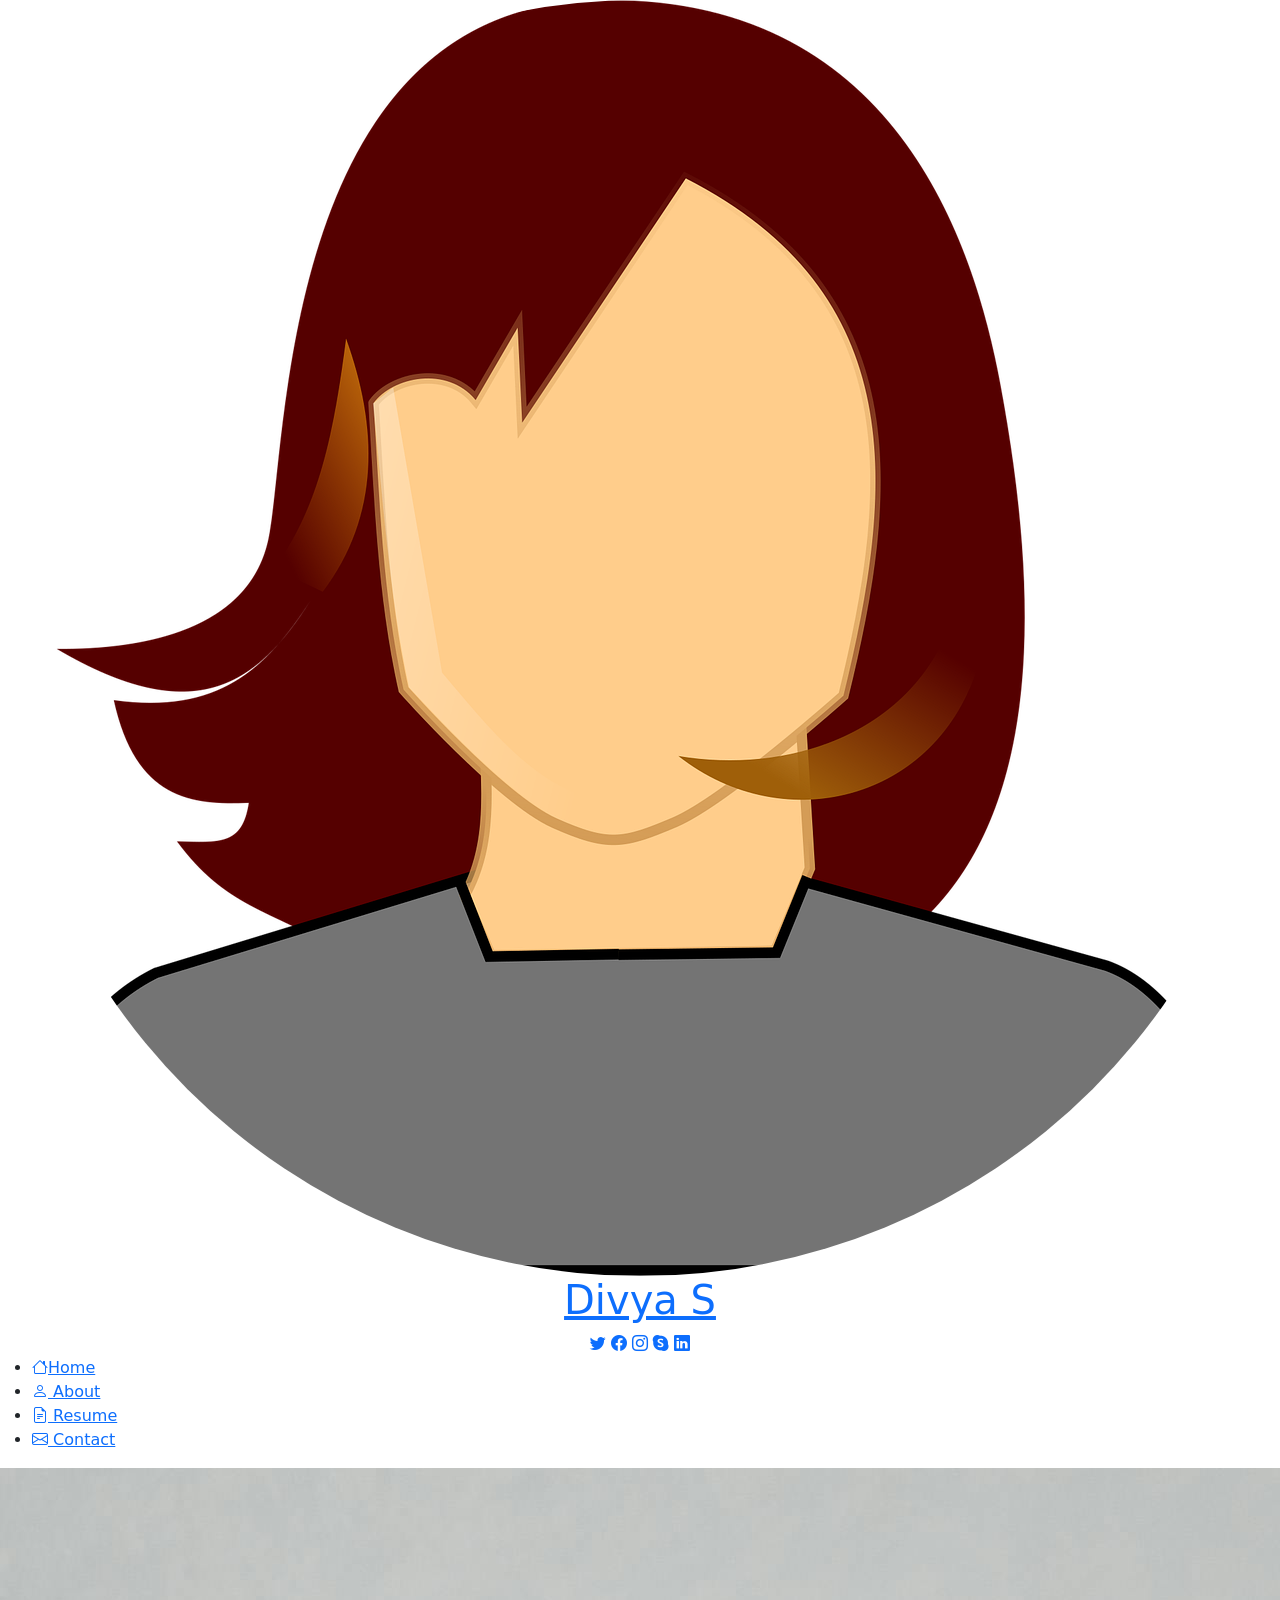
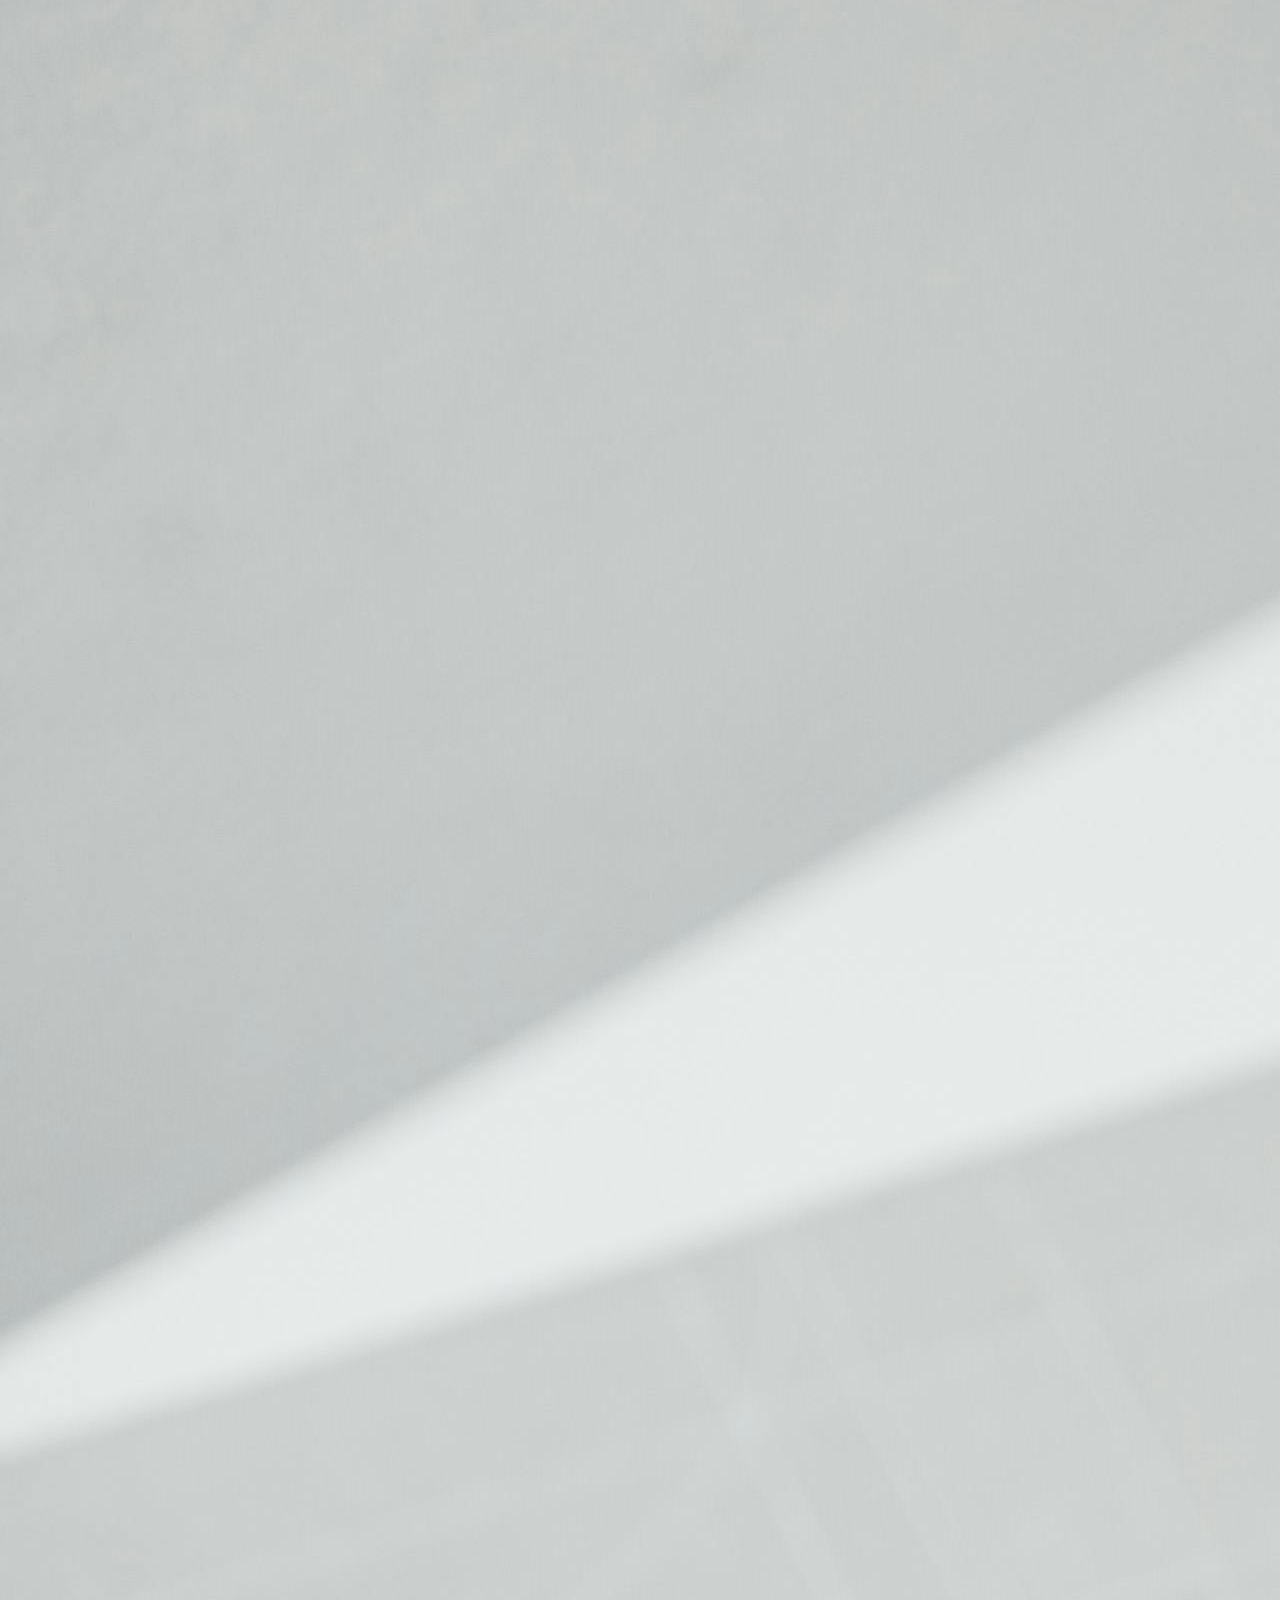
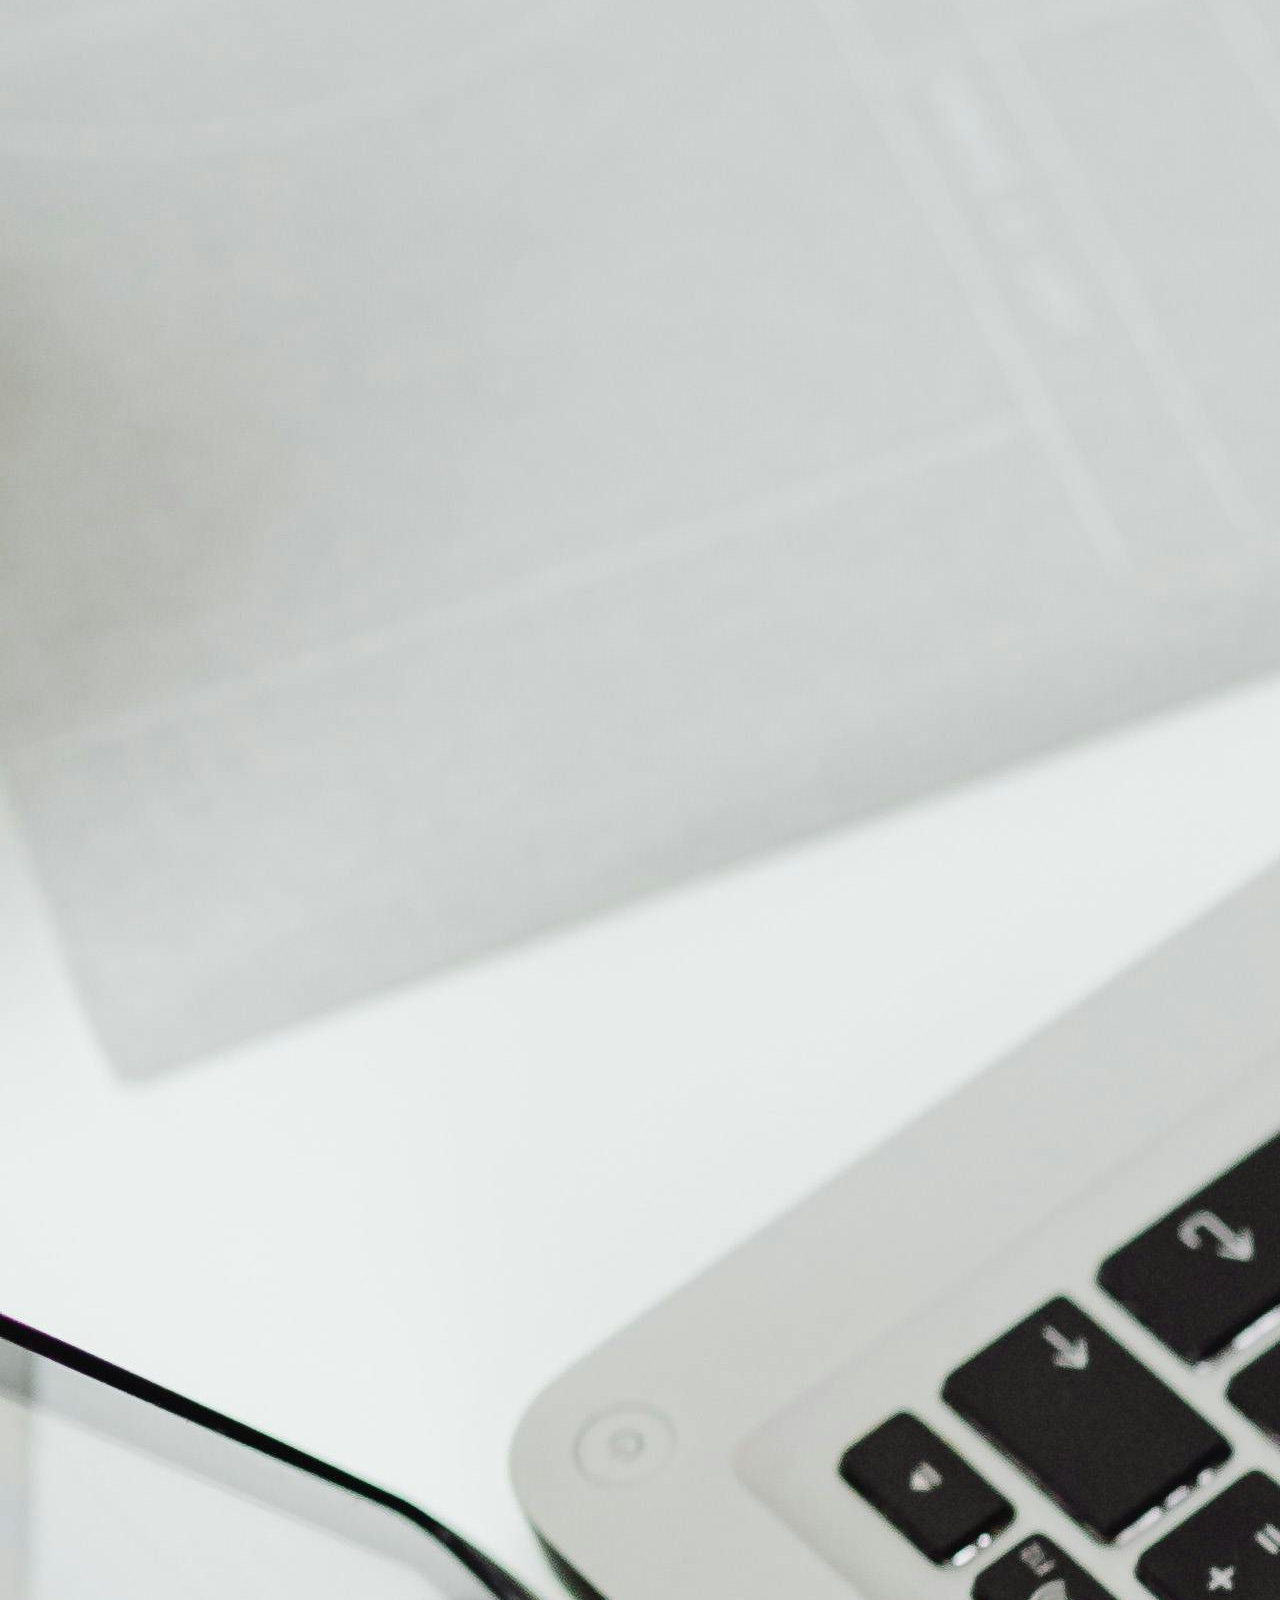
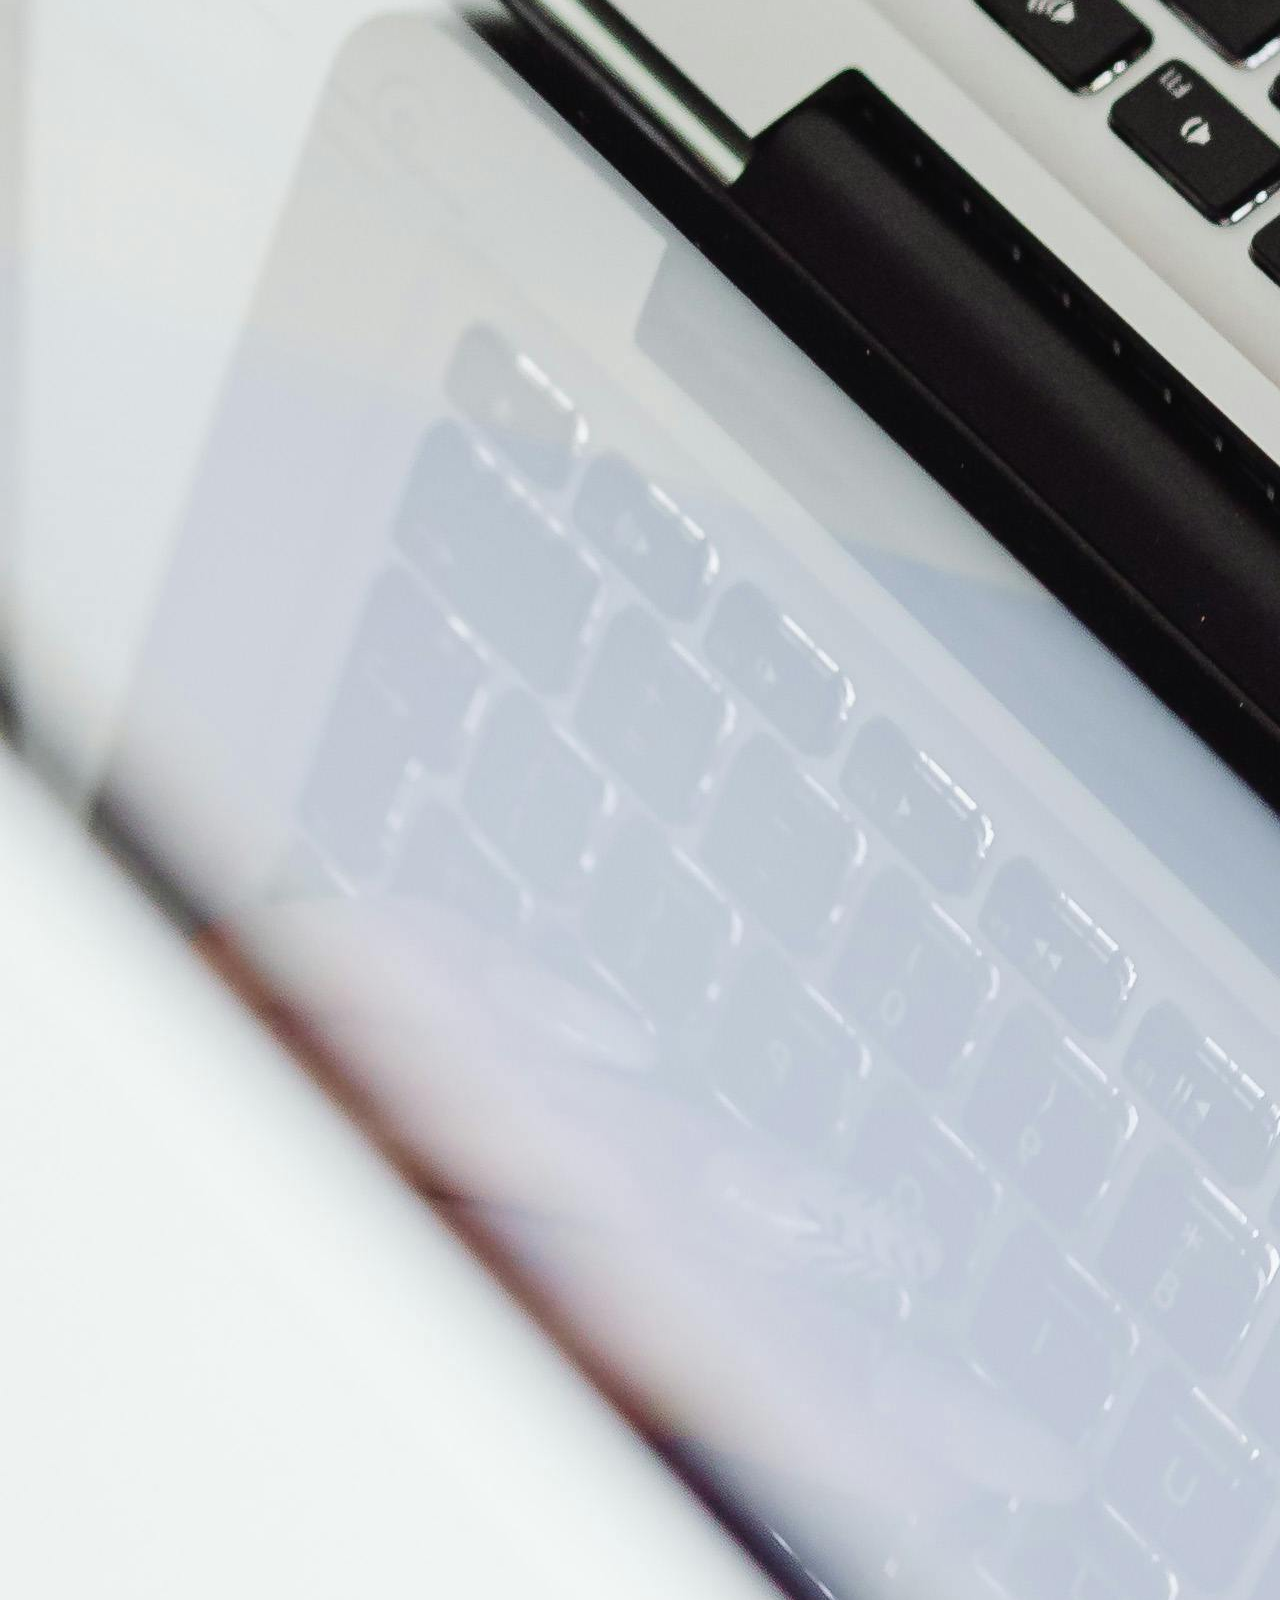
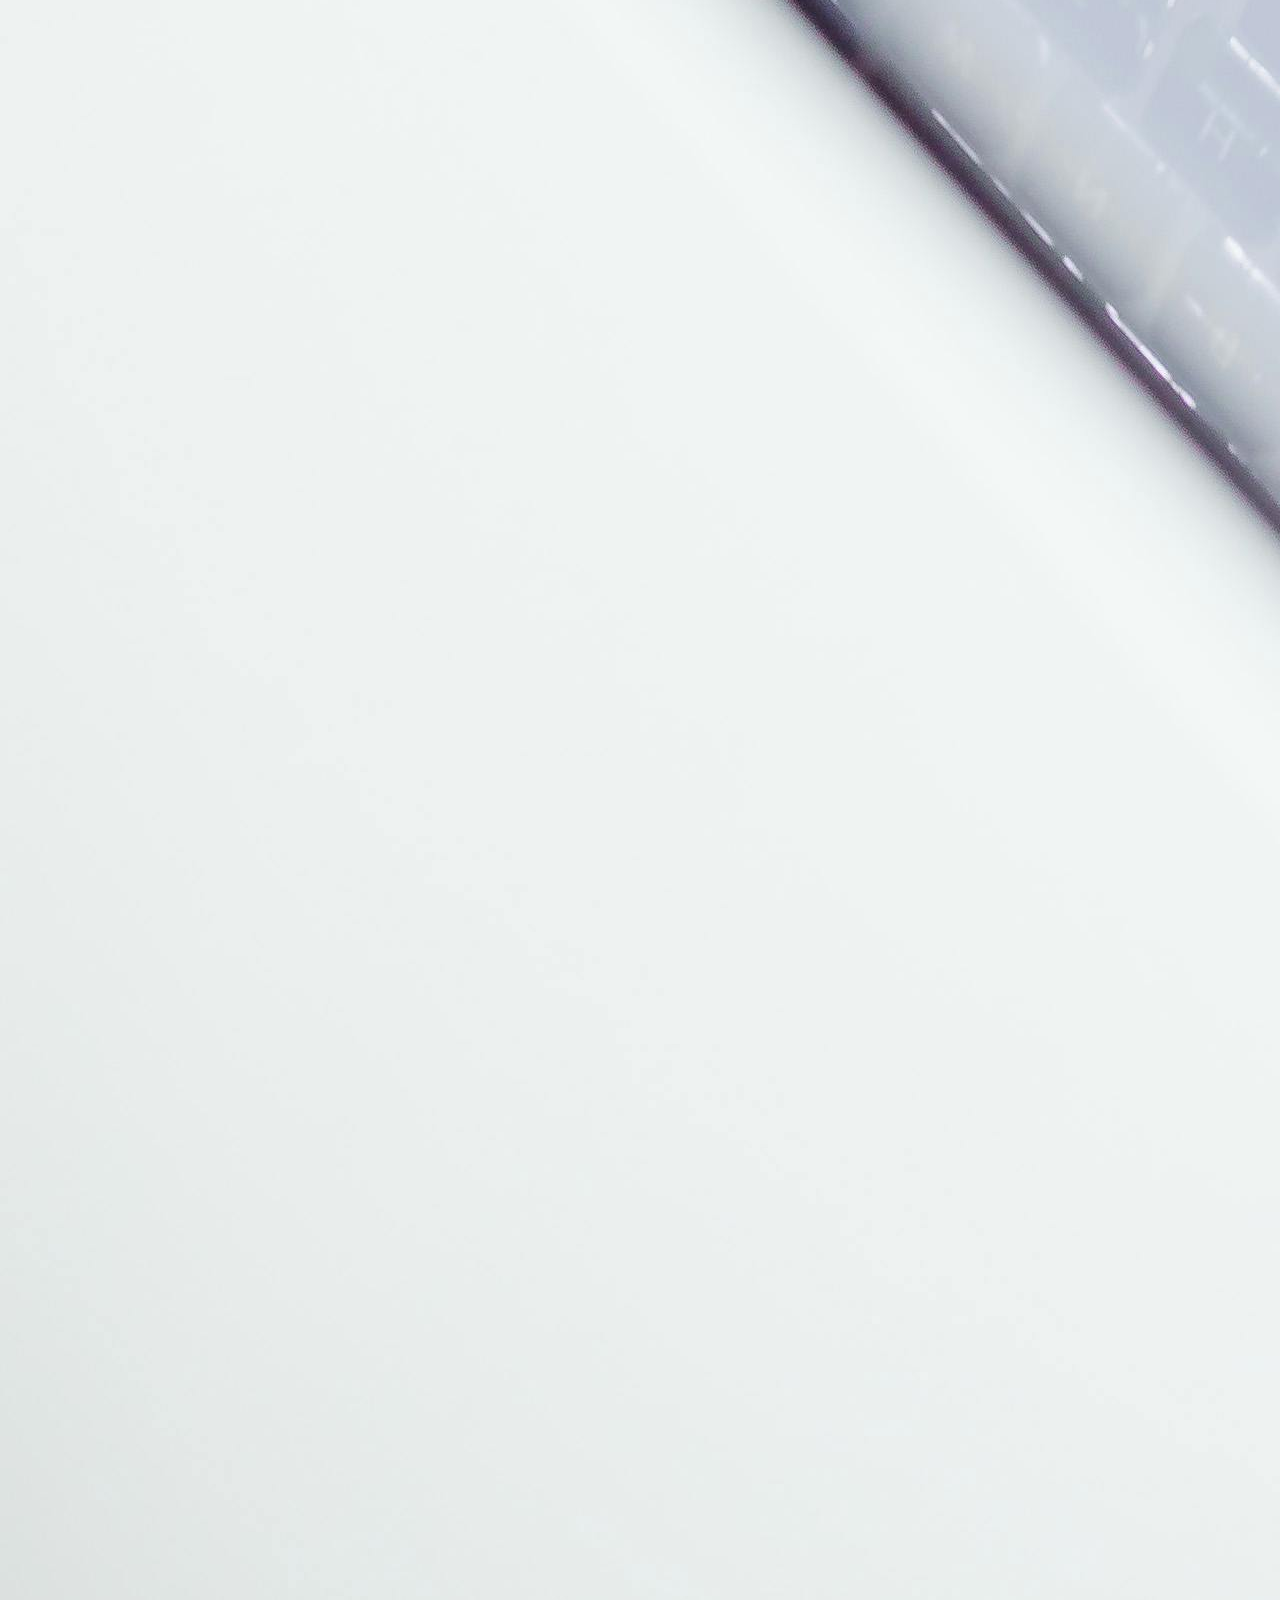
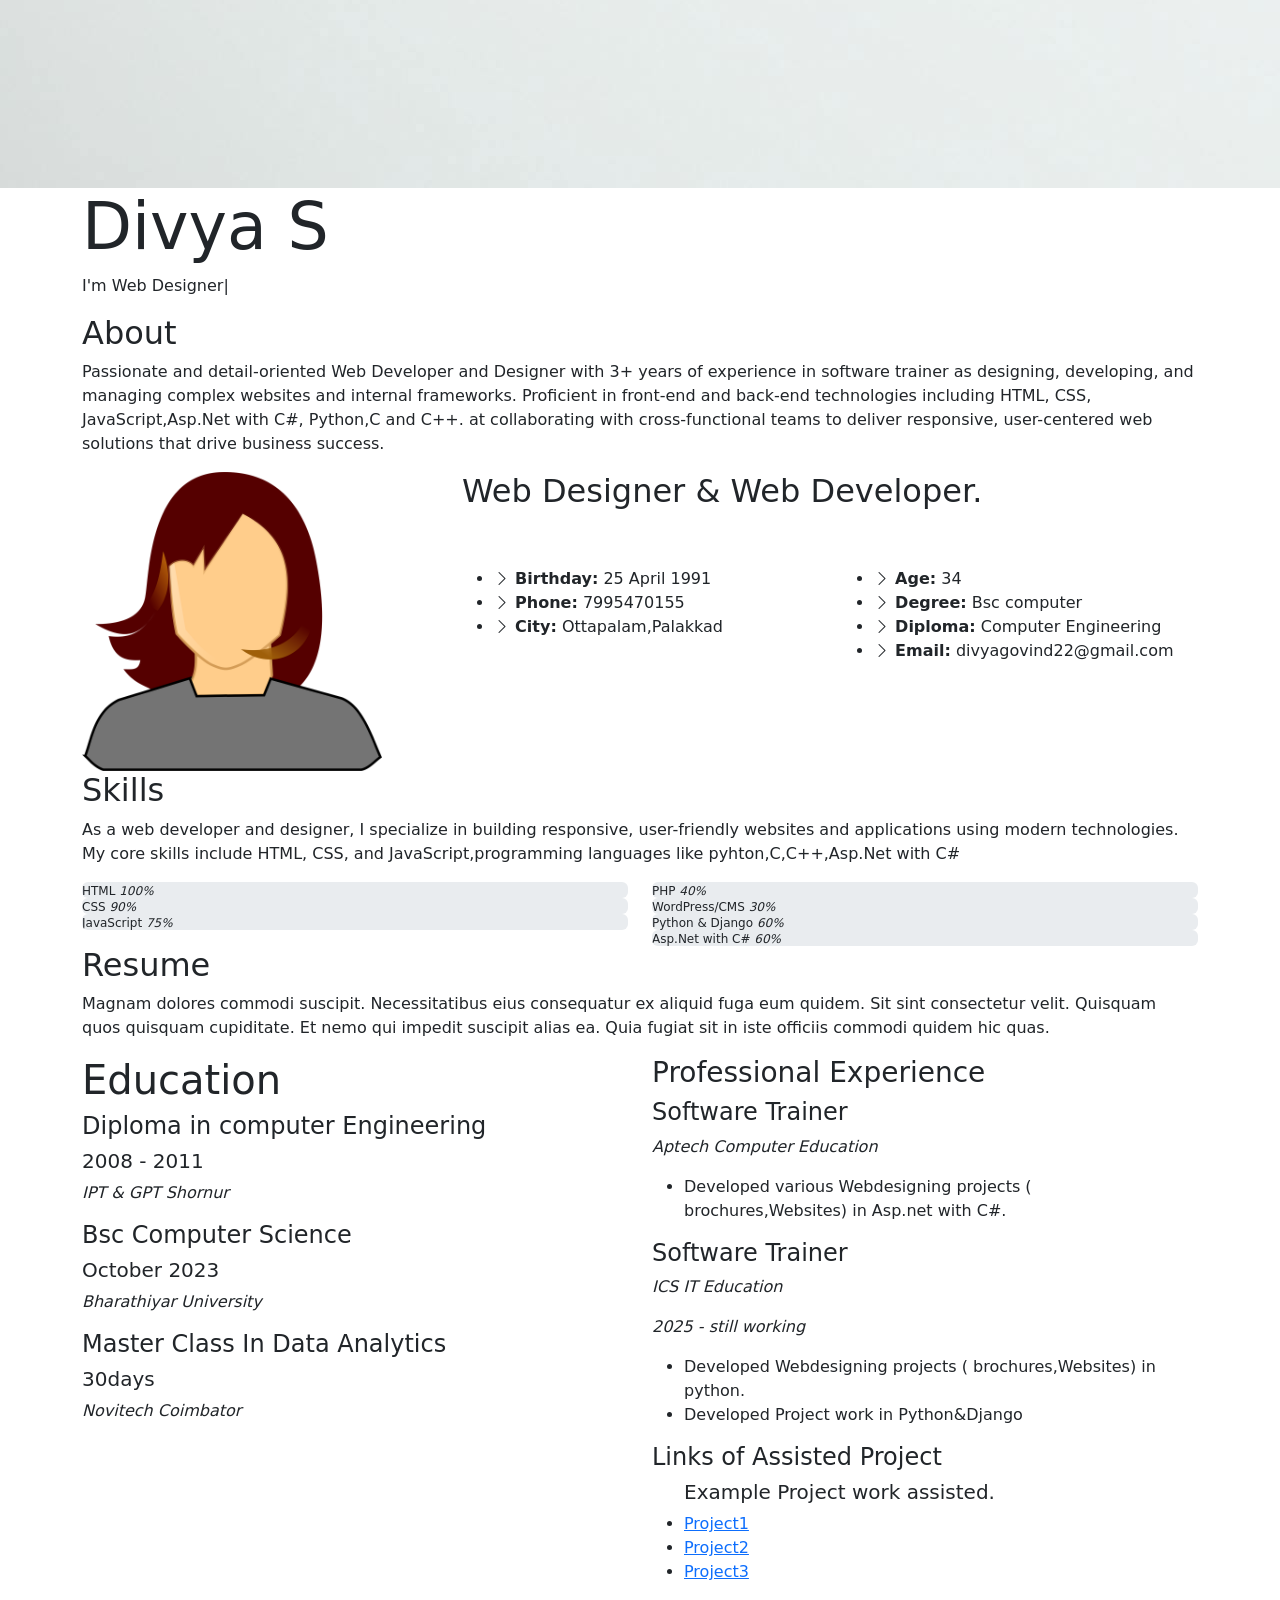
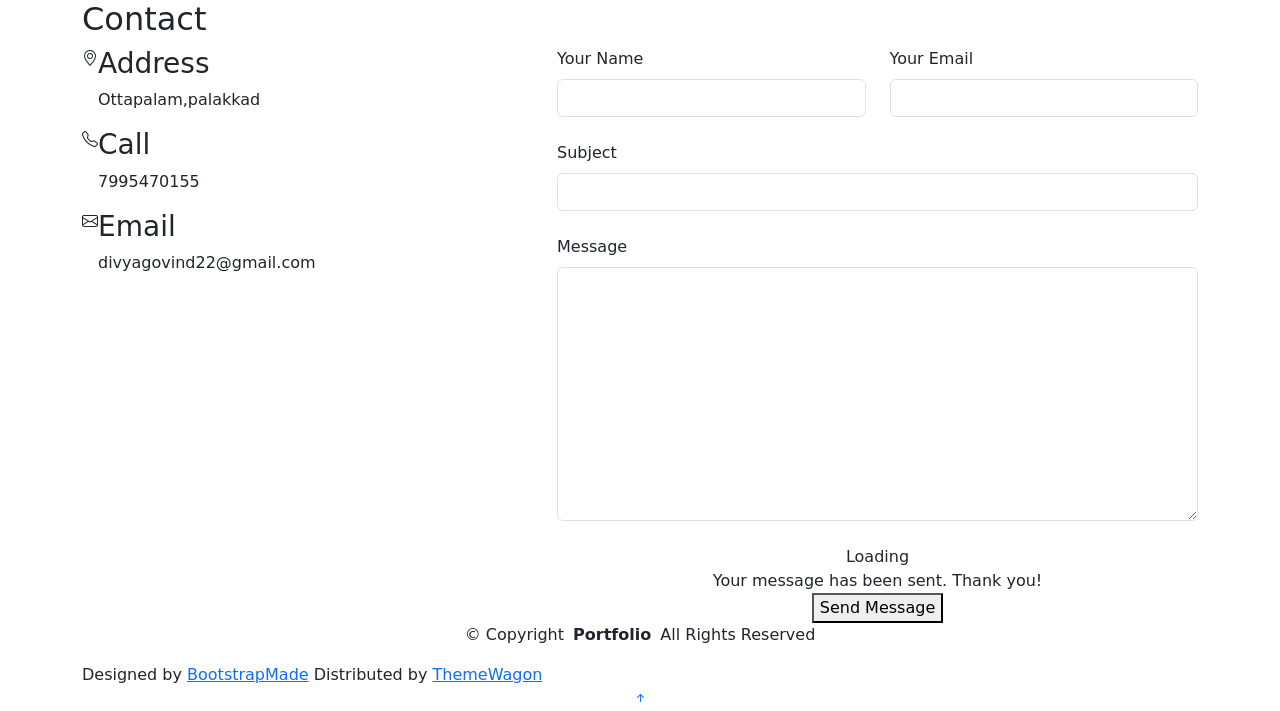
==== index.html @ 18aaef37 "Update index.html" ====
<!DOCTYPE html>
<html lang="en">

<head>
  <meta charset="utf-8">
  <meta content="width=device-width, initial-scale=1.0" name="viewport">
  <title>Index-portfolio</title>
  <meta content="" name="description">
  <meta content="" name="keywords">

  <!-- Favicons -->
  <link href="assets/img/favicon.png" rel="icon">
  <link href="assets/img/apple-touch-icon.png" rel="apple-touch-icon">

  <!-- Fonts -->
  <link href="https://fonts.googleapis.com" rel="preconnect">
  <link href="https://fonts.gstatic.com" rel="preconnect" crossorigin>
  <link href="https://fonts.googleapis.com/css2?family=Roboto:ital,wght@0,100;0,300;0,400;0,500;0,700;0,900;1,100;1,300;1,400;1,500;1,700;1,900&family=Poppins:ital,wght@0,100;0,200;0,300;0,400;0,500;0,600;0,700;0,800;0,900;1,100;1,200;1,300;1,400;1,500;1,600;1,700;1,800;1,900&family=Raleway:ital,wght@0,100;0,200;0,300;0,400;0,500;0,600;0,700;0,800;0,900;1,100;1,200;1,300;1,400;1,500;1,600;1,700;1,800;1,900&display=swap" rel="stylesheet">

  <!-- Vendor CSS Files -->
  <link href="assets/vendor/bootstrap/css/bootstrap.min.css" rel="stylesheet">
  <link href="assets/vendor/bootstrap-icons/bootstrap-icons.css" rel="stylesheet">
  <link href="assets/vendor/aos/aos.css" rel="stylesheet">
  <link href="assets/vendor/glightbox/css/glightbox.min.css" rel="stylesheet">
  <link href="assets/vendor/swiper/swiper-bundle.min.css" rel="stylesheet">

  <!-- Main CSS File -->
  <link href="assets/css/main.css" rel="stylesheet">

  <!-- =======================================================
  * Template Name: iPortfolio
  * Template URL: https://bootstrapmade.com/iportfolio-bootstrap-portfolio-websites-template/
  * Updated: Jun 29 2024 with Bootstrap v5.3.3
  * Author: BootstrapMade.com
  * License: https://bootstrapmade.com/license/
  ======================================================== -->
</head>

<body class="index-page">

  <header id="header" class="header dark-background d-flex flex-column">
    <i class="header-toggle d-xl-none bi bi-list"></i>

    <div class="profile-img">
      <img src="assets/img/woman.png" alt="" class="img-fluid rounded-circle">
    </div>

    <a href="index.html" class="logo d-flex align-items-center justify-content-center">
      <!-- Uncomment the line below if you also wish to use an image logo -->
      <!-- <img src="assets/img/logo.png" alt=""> -->
      <h1 class="sitename">Divya S</h1>
    </a>

    <div class="social-links text-center">
      <a href="#" class="twitter"><i class="bi bi-twitter"></i></a>
      <a href="#" class="facebook"><i class="bi bi-facebook"></i></a>
      <a href="#" class="instagram"><i class="bi bi-instagram"></i></a>
      <a href="#" class="google-plus"><i class="bi bi-skype"></i></a>
      <a href="#" class="linkedin"><i class="bi bi-linkedin"></i></a>
    </div>

    <nav id="navmenu" class="navmenu">
      <ul>
        <li><a href="#hero" class="active"><i class="bi bi-house navicon"></i>Home</a></li>
        <li><a href="#about"><i class="bi bi-person navicon"></i> About</a></li>
        <li><a href="#resume"><i class="bi bi-file-earmark-text navicon"></i> Resume</a></li>
        <li><a href="#contact"><i class="bi bi-envelope navicon"></i> Contact</a></li>
      </ul>
    </nav>

  </header>

  <main class="main">

    <!-- Hero Section -->
    <section id="hero" class="hero section dark-background">

      <img src="assets/img/heeero-bg.jpg" alt="" data-aos="fade-in" class="">

      <div class="container" data-aos="fade-down" data-aos-delay="100">
        <h2 style="font-size: 65px;">Divya S</h2>
        <p>I'm <span class="typed" data-typed-items=" Web Designer, Web Developer">Designer</span><span class="typed-cursor typed-cursor--blink" aria-hidden="true"></span><span class="typed-cursor typed-cursor--blink" aria-hidden="true"></span></p>
      </div>

    </section><!-- /Hero Section -->

    <!-- About Section -->
    <section id="about" class="about section">

      <!-- Section Title -->
      <div class="container section-title" data-aos="fade-up">
        <h2>About</h2>
        <p>Passionate and detail-oriented Web Developer and Designer with 3+ years of experience in software trainer as designing, developing, and managing complex websites and internal frameworks. Proficient in front-end and back-end technologies including HTML, CSS, JavaScript,Asp.Net with C#, Python,C and C++.  at collaborating with cross-functional teams to deliver responsive, user-centered web solutions that drive business success.</p>
      </div><!-- End Section Title -->

      <div class="container" data-aos="fade-up" data-aos-delay="100">

        <div class="row gy-4 justify-content-center">
          <div class="col-lg-4">
            <img src="assets/img/woman.png" class="img-fluid" alt="" width="300px" height="300px">
          </div>
          <div class="col-lg-8 content">
            <h2> Web Designer &amp; Web Developer.</h2>
            <p class="fst-italic py-3">
               
            </p>
            <div class="row">
              <div class="col-lg-6">
                <ul>
                  <li><i class="bi bi-chevron-right"></i> <strong>Birthday:</strong> <span>25 April 1991</span></li>
                  
                  <li><i class="bi bi-chevron-right"></i> <strong>Phone:</strong> <span>7995470155</span></li>
                  <li><i class="bi bi-chevron-right"></i> <strong>City:</strong> <span>Ottapalam,Palakkad</span></li>
                </ul>
              </div>
              <div class="col-lg-6">
                <ul>
                  <li><i class="bi bi-chevron-right"></i> <strong>Age:</strong> <span>34</span></li>
                  <li><i class="bi bi-chevron-right"></i> <strong>Degree:</strong> <span>Bsc computer</span></li>
                  <li><i class="bi bi-chevron-right"></i> <strong>Diploma:</strong> <span>Computer Engineering</span></li>
                  <li><i class="bi bi-chevron-right"></i> <strong>Email:</strong> <span>divyagovind22@gmail.com</span></li>
                  
                </ul>
              </div>
            </div>
            <p class="py-3">
           
            </p>
          </div>
        </div>

      </div>

    </section><!-- /About Section -->

   


        </div>

      </div>

    </section><!-- /Stats Section -->

    <!-- Skills Section -->
    <section id="skills" class="skills section light-background">

      <!-- Section Title -->
      <div class="container section-title" data-aos="fade-up">
        <h2>Skills</h2>
        <p>As a web developer and designer, I specialize in building responsive, user-friendly websites and applications using modern technologies. My core skills include HTML, CSS, and JavaScript,programming languages like pyhton,C,C++,Asp.Net with C#</p>
      </div><!-- End Section Title -->

      <div class="container" data-aos="fade-up" data-aos-delay="100">

        <div class="row skills-content skills-animation">

          <div class="col-lg-6">

            <div class="progress">
              <span class="skill"><span>HTML</span> <i class="val">100%</i></span>
              <div class="progress-bar-wrap">
                <div class="progress-bar" role="progressbar" aria-valuenow="100" aria-valuemin="0" aria-valuemax="100"></div>
              </div>
            </div><!-- End Skills Item -->

            <div class="progress">
              <span class="skill"><span>CSS</span> <i class="val">90%</i></span>
              <div class="progress-bar-wrap">
                <div class="progress-bar" role="progressbar" aria-valuenow="90" aria-valuemin="0" aria-valuemax="100"></div>
              </div>
            </div><!-- End Skills Item -->

            <div class="progress">
              <span class="skill"><span>JavaScript</span> <i class="val">75%</i></span>
              <div class="progress-bar-wrap">
                <div class="progress-bar" role="progressbar" aria-valuenow="75" aria-valuemin="0" aria-valuemax="100"></div>
              </div>
            </div><!-- End Skills Item -->

          </div>

          <div class="col-lg-6">

            <div class="progress">
              <span class="skill"><span>PHP</span> <i class="val">40%</i></span>
              <div class="progress-bar-wrap">
                <div class="progress-bar" role="progressbar" aria-valuenow="80" aria-valuemin="0" aria-valuemax="100"></div>
              </div>
            </div><!-- End Skills Item -->

            <div class="progress">
              <span class="skill"><span>WordPress/CMS</span> <i class="val">30%</i></span>
              <div class="progress-bar-wrap">
                <div class="progress-bar" role="progressbar" aria-valuenow="90" aria-valuemin="0" aria-valuemax="100"></div>
              </div>
            </div>
            <div class="progress">
              <span class="skill"><span>Python & Django </span> <i class="val">60%</i></span>
              <div class="progress-bar-wrap">
                <div class="progress-bar" role="progressbar" aria-valuenow="90" aria-valuemin="0" aria-valuemax="100"></div>
              </div>
            </div>
            <div class="progress">
              <span class="skill"><span>Asp.Net with C#</span> <i class="val">60%</i></span>
              <div class="progress-bar-wrap">
                <div class="progress-bar" role="progressbar" aria-valuenow="90" aria-valuemin="0" aria-valuemax="100"></div>
              </div>
            </div>

            <!-- End Skills Item -->

           

          </div>

        </div>

      </div>

    </section><!-- /Skills Section -->

    <!-- Resume Section -->
    <section id="resume" class="resume section">

      <!-- Section Title -->
      <div class="container section-title" data-aos="fade-up">
        <h2>Resume</h2>
        <p>Magnam dolores commodi suscipit. Necessitatibus eius consequatur ex aliquid fuga eum quidem. Sit sint consectetur velit. Quisquam quos quisquam cupiditate. Et nemo qui impedit suscipit alias ea. Quia fugiat sit in iste officiis commodi quidem hic quas.</p>
      </div><!-- End Section Title -->

      <div class="container">

        <div class="row">

          <div class="col-lg-6" data-aos="fade-up" data-aos-delay="100">
            
            <h1 class="resume-title">Education</h1>
            <div class="resume-item">
              <h4>Diploma in computer Engineering</h4>
              <h5>2008 - 2011</h5>
              <p><em>IPT & GPT Shornur</em></p>
             

            <div class="resume-item">
              <h4>Bsc Computer Science</h4>
              <h5>October 2023</h5>
              <p><em>Bharathiyar University</em></p>
              
            </div><!-- Edn Resume Item -->
            <div class="resume-item">
              <h4>Master Class In Data Analytics</h4>
              <h5>30days</h5>
              <p><em>Novitech Coimbator</em></p>
              
            </div><!-- Edn Resume Item -->

          </div>
        </div>

          <div class="col-lg-6" data-aos="fade-up" data-aos-delay="200">
            <h3 class="resume-title">Professional Experience</h3>
            <div class="resume-item">
              <h4>Software Trainer</h4>
             
              <p><em>Aptech Computer Education</em></p>
              <ul>
               <li>Developed various Webdesigning projects ( brochures,Websites) in Asp.net with C#.</li>
                
              </ul>
            </div><!-- Edn Resume Item -->

            <div class="resume-item">
              <h4>Software Trainer</h4>
              
              <p><em>ICS IT Education</em></p>
              <p><em>2025 - still working</em></p>
              <ul>
                <li>Developed  Webdesigning projects ( brochures,Websites) in python.</li>
                <li>Developed Project work in Python&Django</li>
                 
              </ul>

            </div><!-- Edn Resume Item -->
             <div class="resume-item">
              <h4>Links of Assisted Project</h4>
              
              <ul>
                <h5>Example Project work assisted.</h5>
                <li><a href=" https://deepthizportfolio.pythonanywhere.com/">Project1</a></li>
                <li><a href="https://sandraics.github.io/Cake-Heaven/">Project2</a></li>
                <li><a href="https://sandraics.github.io/Cake-Heaven/">Project3</a></li>
              </ul>
              
            </div> 

          </div>

        </div>

      </div>

    </section><!-- /Resume Section -->

    <!-- Contact Section -->
    <section id="contact" class="contact section">

      <!-- Section Title -->
      <div class="container section-title" data-aos="fade-up">
        <h2>Contact</h2>
      
      </div><!-- End Section Title -->

      <div class="container" data-aos="fade-up" data-aos-delay="100">

        <div class="row gy-4">

          <div class="col-lg-5">

            <div class="info-wrap">
              <div class="info-item d-flex" data-aos="fade-up" data-aos-delay="200">
                <i class="bi bi-geo-alt flex-shrink-0"></i>
                <div>
                  <h3>Address</h3>
                  <p>Ottapalam,palakkad</p>
                </div>
              </div><!-- End Info Item -->

              <div class="info-item d-flex" data-aos="fade-up" data-aos-delay="300">
                <i class="bi bi-telephone flex-shrink-0"></i>
                <div>
                  <h3>Call </h3>
                  <p>7995470155</p>
                </div>
              </div><!-- End Info Item -->

              <div class="info-item d-flex" data-aos="fade-up" data-aos-delay="400">
                <i class="bi bi-envelope flex-shrink-0"></i>
                <div>
                  <h3>Email </h3>
                  <p>divyagovind22@gmail.com</p>
                </div>
              </div><!-- End Info Item -->

              
            </div>
          </div>

          <div class="col-lg-7">
            <form action="forms/contact.php" method="post" class="php-email-form" data-aos="fade-up" data-aos-delay="200">
              <div class="row gy-4">

                <div class="col-md-6">
                  <label for="name-field" class="pb-2">Your Name</label>
                  <input type="text" name="name" id="name-field" class="form-control" required="">
                </div>

                <div class="col-md-6">
                  <label for="email-field" class="pb-2">Your Email</label>
                  <input type="email" class="form-control" name="email" id="email-field" required="">
                </div>

                <div class="col-md-12">
                  <label for="subject-field" class="pb-2">Subject</label>
                  <input type="text" class="form-control" name="subject" id="subject-field" required="">
                </div>

                <div class="col-md-12">
                  <label for="message-field" class="pb-2">Message</label>
                  <textarea class="form-control" name="message" rows="10" id="message-field" required=""></textarea>
                </div>

                <div class="col-md-12 text-center">
                  <div class="loading">Loading</div>
                  <div class="error-message"></div>
                  <div class="sent-message">Your message has been sent. Thank you!</div>

                  <button type="submit">Send Message</button>
                </div>

              </div>
            </form>
          </div><!-- End Contact Form -->

        </div>

      </div>

    </section><!-- /Contact Section -->

  </main>

  <footer id="footer" class="footer position-relative light-background">

    <div class="container">
      <div class="copyright text-center ">
        <p>© <span>Copyright</span> <strong class="px-1 sitename">Portfolio</strong> <span>All Rights Reserved</span></p>
      </div>
      <div class="credits">
        <!-- All the links in the footer should remain intact. -->
        <!-- You can delete the links only if you've purchased the pro version. -->
        <!-- Licensing information: https://bootstrapmade.com/license/ -->
        <!-- Purchase the pro version with working PHP/AJAX contact form: [buy-url] -->
        Designed by <a href="https://bootstrapmade.com/">BootstrapMade</a> Distributed by <a href="https://themewagon.com">ThemeWagon</a>
      </div>
    </div>

  </footer>

  <!-- Scroll Top -->
  <a href="#" id="scroll-top" class="scroll-top d-flex align-items-center justify-content-center"><i class="bi bi-arrow-up-short"></i></a>

  <!-- Preloader -->
  <div id="preloader"></div>

  <!-- Vendor JS Files -->
  <script src="assets/vendor/bootstrap/js/bootstrap.bundle.min.js"></script>
  <script src="assets/vendor/php-email-form/validate.js"></script>
  <script src="assets/vendor/aos/aos.js"></script>
  <script src="assets/vendor/typed.js/typed.umd.js"></script>
  <script src="assets/vendor/purecounter/purecounter_vanilla.js"></script>
  <script src="assets/vendor/waypoints/noframework.waypoints.js"></script>
  <script src="assets/vendor/glightbox/js/glightbox.min.js"></script>
  <script src="assets/vendor/imagesloaded/imagesloaded.pkgd.min.js"></script>
  <script src="assets/vendor/isotope-layout/isotope.pkgd.min.js"></script>
  <script src="assets/vendor/swiper/swiper-bundle.min.js"></script>

  <!-- Main JS File -->
  <script src="assets/js/main.js"></script>

</body>

</html>
---- assets/css/main.css ----
/**
* Template Name: iPortfolio
* Template URL: https://bootstrapmade.com/iportfolio-bootstrap-portfolio-websites-template/
* Updated: Jun 29 2024 with Bootstrap v5.3.3
* Author: BootstrapMade.com
* License: https://bootstrapmade.com/license/
*/

/*--------------------------------------------------------------
# Font & Color Variables
# Help: https://bootstrapmade.com/color-system/
--------------------------------------------------------------*/
/* Fonts */
:root {
  --default-font: "Roboto",  system-ui, -apple-system, "Segoe UI", Roboto, "Helvetica Neue", Arial, "Noto Sans", "Liberation Sans", sans-serif, "Apple Color Emoji", "Segoe UI Emoji", "Segoe UI Symbol", "Noto Color Emoji";
  --heading-font: "Raleway",  sans-serif;
  --nav-font: "Poppins",  sans-serif;
}

/* Global Colors - The following color variables are used throughout the website. Updating them here will change the color scheme of the entire website */
:root { 
  --background-color: #ffffff; /* Background color for the entire website, including individual sections */
  --default-color: #272829; /* Default color used for the majority of the text content across the entire website */
  --heading-color: #050d18; /* Color for headings, subheadings and title throughout the website */
  --accent-color: #149ddd; /* Accent color that represents your brand on the website. It's used for buttons, links, and other elements that need to stand out */
  --surface-color: #ffffff; /* The surface color is used as a background of boxed elements within sections, such as cards, icon boxes, or other elements that require a visual separation from the global background. */
  --contrast-color: #ffffff; /* Contrast color for text, ensuring readability against backgrounds of accent, heading, or default colors. */
}

/* Nav Menu Colors - The following color variables are used specifically for the navigation menu. They are separate from the global colors to allow for more customization options */
:root {
  --nav-color: #a8a9b4;  /* The default color of the main navmenu links */
  --nav-hover-color: #ffffff; /* Applied to main navmenu links when they are hovered over or active */
  --nav-mobile-background-color: #040b14; /* Used as the background color for mobile navigation menu */
  --nav-dropdown-background-color: #040b14; /* Used as the background color for dropdown items that appear when hovering over primary navigation items */
  --nav-dropdown-color: #a8a9b4; /* Used for navigation links of the dropdown items in the navigation menu. */
  --nav-dropdown-hover-color: #ffffff; /* Similar to --nav-hover-color, this color is applied to dropdown navigation links when they are hovered over. */
}

/* Color Presets - These classes override global colors when applied to any section or element, providing reuse of the sam color scheme. */

.light-background {
  --background-color: #f4fafd;
  --surface-color: #ffffff;
}

.dark-background {
  --background-color: #040b14;
  --default-color: #ffffff;
  --heading-color: #ffffff;
  --surface-color: #151f2b;
  --contrast-color: #ffffff;
}

/* Smooth scroll */
:root {
  scroll-behavior: smooth;
}

/*--------------------------------------------------------------
# General Styling & Shared Classes
--------------------------------------------------------------*/
body {
  color: var(--default-color);
  background-color: var(--background-color);
  font-family: var(--default-font);
}

a {
  color: var(--accent-color);
  text-decoration: none;
  transition: 0.3s;
}

a:hover {
  color: color-mix(in srgb, var(--accent-color), transparent 25%);
  text-decoration: none;
}

h1,
h2,
h3,
h4,
h5,
h6 {
  color: var(--heading-color);
  font-family: var(--heading-font);
}

/* PHP Email Form Messages
------------------------------*/
.php-email-form .error-message {
  display: none;
  background: #df1529;
  color: #ffffff;
  text-align: left;
  padding: 15px;
  margin-bottom: 24px;
  font-weight: 600;
}

.php-email-form .sent-message {
  display: none;
  color: #ffffff;
  background: #059652;
  text-align: center;
  padding: 15px;
  margin-bottom: 24px;
  font-weight: 600;
}

.php-email-form .loading {
  display: none;
  background: var(--surface-color);
  text-align: center;
  padding: 15px;
  margin-bottom: 24px;
}

.php-email-form .loading:before {
  content: "";
  display: inline-block;
  border-radius: 50%;
  width: 24px;
  height: 24px;
  margin: 0 10px -6px 0;
  border: 3px solid var(--accent-color);
  border-top-color: var(--surface-color);
  animation: php-email-form-loading 1s linear infinite;
}

@keyframes php-email-form-loading {
  0% {
    transform: rotate(0deg);
  }

  100% {
    transform: rotate(360deg);
  }
}

/*--------------------------------------------------------------
# Global Header
--------------------------------------------------------------*/
.header {
  color: var(--default-color);
  background-color: var(--background-color);
  position: fixed;
  top: 0;
  left: 0;
  bottom: 0;
  padding: 0 15px;
  width: 300px;
  transition: all ease-in-out 0.3s;
  overflow-y: auto;
  z-index: 997;
  border-right: 1px solid color-mix(in srgb, var(--default-color), transparent 90%);
}

.header .profile-img img {
  margin: 15px auto;
  display: block;
  width: 120px;
  border: 8px solid color-mix(in srgb, var(--default-color), transparent 85%);
}

.header .logo {
  line-height: 1;
  margin-bottom: 15px;
}

.header .logo img {
  max-height: 32px;
  margin-right: 8px;
}

.header .logo h1 {
  font-size: 24px;
  margin: 0;
  font-weight: 700;
  color: var(--heading-color);
}

.header .social-links {
  margin: 0 0 20px 0;
}

.header .social-links a {
  font-size: 16px;
  display: inline-flex;
  align-items: center;
  justify-content: center;
  background: color-mix(in srgb, var(--default-color), transparent 90%);
  color: var(--default-color);
  margin: 0 2px;
  border-radius: 50%;
  text-align: center;
  width: 40px;
  height: 40px;
  transition: 0.3s;
}

.header .social-links a:hover {
  color: var(--contrast-color);
  background: var(--accent-color);
}

@media (min-width: 1200px) {

  .header~main,
  .header~#footer {
    margin-left: 300px;
  }
}

@media (max-width: 1199px) {
  .header {
    left: -100%;
  }
}

.header.header-show {
  left: 0;
}

.header .header-toggle {
  color: var(--contrast-color);
  background-color: var(--accent-color);
  font-size: 22px;
  display: flex;
  align-items: center;
  justify-content: center;
  width: 40px;
  height: 40px;
  border-radius: 50%;
  cursor: pointer;
  position: fixed;
  top: 15px;
  right: 15px;
  z-index: 9999;
  transition: background-color 0.3s;
}

.header .header-toggle:hover {
  color: var(--contrast-color);
  background-color: color-mix(in srgb, var(--accent-color) 90%, white 15%);
}

/*--------------------------------------------------------------
# Navigation Menu
--------------------------------------------------------------*/
.mobile-nav-toggle {
  display: none;
}

.navmenu {
  padding: 0;
  z-index: 9997;
}

.navmenu ul {
  list-style: none;
  padding: 0 0 20px 0;
  margin: 0;
}

.navmenu a,
.navmenu a:focus {
  color: var(--nav-color);
  padding: 15px 10px;
  font-family: var(--nav-font);
  font-size: 16px;
  font-weight: 400;
  display: flex;
  align-items: center;
  white-space: nowrap;
  transition: 0.3s;
  width: 100%;
}

.navmenu a .navicon,
.navmenu a:focus .navicon {
  font-size: 20px;
  margin-right: 10px;
}

.navmenu a .toggle-dropdown,
.navmenu a:focus .toggle-dropdown {
  font-size: 12px;
  line-height: 0;
  margin-left: auto;
  width: 30px;
  height: 30px;
  display: flex;
  align-items: center;
  justify-content: center;
  border-radius: 50%;
  transition: 0.3s;
  flex-shrink: 0;
  background-color: color-mix(in srgb, var(--accent-color), transparent 90%);
}

.navmenu a .toggle-dropdown:hover,
.navmenu a:focus .toggle-dropdown:hover {
  background-color: var(--accent-color);
  color: var(--contrast-color);
}

.navmenu a:hover,
.navmenu .active,
.navmenu .active:focus {
  color: var(--nav-hover-color);
}

.navmenu a:hover .navicon,
.navmenu .active .navicon,
.navmenu .active:focus .navicon {
  color: var(--accent-color);
}

.navmenu .active .toggle-dropdown,
.navmenu .active:focus .toggle-dropdown {
  background-color: var(--accent-color);
  color: var(--contrast-color);
  transform: rotate(180deg);
}

.navmenu .dropdown {
  display: block;
}

.navmenu .dropdown a,
.navmenu .dropdown a:focus {
  color: --nav-dropdown-color;
}

.navmenu .dropdown a:hover,
.navmenu .dropdown .active,
.navmenu .dropdown .active:focus {
  color: var(--nav-dropdown-hover-color);
}

.navmenu .dropdown ul {
  position: static;
  display: none;
  z-index: 99;
  padding: 5px 10px;
  margin: 5px 10px;
  background-color: var(--nav-dropdown-background-color);
  border: 1px solid color-mix(in srgb, var(--default-color), transparent 90%);
  box-shadow: none;
  transition: all 0.5s ease-in-out;
}

.navmenu .dropdown ul ul {
  background-color: rgba(33, 37, 41, 0.1);
}

.navmenu .dropdown>.dropdown-active {
  display: block;
  background-color: rgba(33, 37, 41, 0.03);
}

/*--------------------------------------------------------------
# Global Footer
--------------------------------------------------------------*/
.footer {
  color: var(--default-color);
  background-color: var(--background-color);
  font-size: 14px;
  padding: 40px 0;
  position: relative;
  border-top: 1px solid color-mix(in srgb, var(--default-color), transparent 90%);
}

.footer .copyright p {
  margin-bottom: 0;
}

.footer .credits {
  margin-top: 4px;
  font-size: 13px;
  text-align: center;
}

/*--------------------------------------------------------------
# Preloader
--------------------------------------------------------------*/
#preloader {
  position: fixed;
  inset: 0;
  z-index: 999999;
  overflow: hidden;
  background: var(--background-color);
  transition: all 0.6s ease-out;
}

#preloader:before {
  content: "";
  position: fixed;
  top: calc(50% - 30px);
  left: calc(50% - 30px);
  border: 6px solid #ffffff;
  border-color: var(--accent-color) transparent var(--accent-color) transparent;
  border-radius: 50%;
  width: 60px;
  height: 60px;
  animation: animate-preloader 1.5s linear infinite;
}

@keyframes animate-preloader {
  0% {
    transform: rotate(0deg);
  }

  100% {
    transform: rotate(360deg);
  }
}

/*--------------------------------------------------------------
# Scroll Top Button
--------------------------------------------------------------*/
.scroll-top {
  position: fixed;
  visibility: hidden;
  opacity: 0;
  right: 15px;
  bottom: -15px;
  z-index: 99999;
  background-color: var(--accent-color);
  width: 44px;
  height: 44px;
  border-radius: 50px;
  transition: all 0.4s;
}

.scroll-top i {
  font-size: 24px;
  color: var(--contrast-color);
  line-height: 0;
}

.scroll-top:hover {
  background-color: color-mix(in srgb, var(--accent-color), transparent 20%);
  color: var(--contrast-color);
}

.scroll-top.active {
  visibility: visible;
  opacity: 1;
  bottom: 15px;
}

/*--------------------------------------------------------------
# Disable aos animation delay on mobile devices
--------------------------------------------------------------*/
@media screen and (max-width: 768px) {
  [data-aos-delay] {
    transition-delay: 0 !important;
  }
}

/*--------------------------------------------------------------
# Global Page Titles & Breadcrumbs
--------------------------------------------------------------*/
.page-title {
  color: var(--default-color);
  background-color: var(--background-color);
  padding: 25px 0;
  position: relative;
}

.page-title h1 {
  font-size: 24px;
  font-weight: 700;
}

.page-title .breadcrumbs ol {
  display: flex;
  flex-wrap: wrap;
  list-style: none;
  padding: 0;
  margin: 0;
  font-size: 14px;
  font-weight: 400;
}

.page-title .breadcrumbs ol li+li {
  padding-left: 10px;
}

.page-title .breadcrumbs ol li+li::before {
  content: "/";
  display: inline-block;
  padding-right: 10px;
  color: color-mix(in srgb, var(--default-color), transparent 70%);
}

/*--------------------------------------------------------------
# Global Sections
--------------------------------------------------------------*/
section,
.section {
  color: var(--default-color);
  background-color: var(--background-color);
  padding: 60px 0;
  overflow: clip;
}

/*--------------------------------------------------------------
# Global Section Titles
--------------------------------------------------------------*/
.section-title {
  padding-bottom: 60px;
  position: relative;
}

.section-title h2 {
  font-size: 32px;
  font-weight: 700;
  margin-bottom: 20px;
  padding-bottom: 20px;
  position: relative;
}

.section-title h2:after {
  content: "";
  position: absolute;
  display: block;
  width: 50px;
  height: 3px;
  background: var(--accent-color);
  left: 0;
  bottom: 0;
}

.section-title p {
  margin-bottom: 0;
}

/*--------------------------------------------------------------
# Hero Section
--------------------------------------------------------------*/
.hero {
  width: 100%;
  min-height: 100vh;
  position: relative;
  padding: 80px 0;
  display: flex;
  align-items: center;
  justify-content: center;
}

.hero img {
  position: absolute;
  inset: 0;
  display: block;
  width: 100%;
  height: 100%;
  object-fit: cover;
  z-index: 1;
}

.hero:before {
  content: "";
  background: color-mix(in srgb, var(--background-color), transparent 70%);
  position: absolute;
  inset: 0;
  z-index: 2;
}

.hero .container {
  position: relative;
  z-index: 3;
}

.hero h2 {
  margin: 0;
  font-size: 64px;
  font-weight: 700;
}

.hero p {
  margin: 5px 0 0 0;
  font-size: 26px;
}

.hero p span {
  letter-spacing: 1px;
  border-bottom: 2px solid var(--accent-color);
}

.hero .social-links {
  margin-top: 25px;
}

.hero .social-links a {
  font-size: 24px;
  display: inline-block;
  color: color-mix(in srgb, var(--default-color), transparent 50%);
  line-height: 1;
  margin-right: 20px;
  transition: 0.3s;
}

.hero .social-links a:hover {
  color: var(--accent-color);
}

@media (max-width: 768px) {
  .hero h2 {
    font-size: 32px;
  }

  .hero p {
    font-size: 20px;
  }
}

/*--------------------------------------------------------------
# About Section
--------------------------------------------------------------*/
.about .content h2 {
  font-weight: 700;
  font-size: 24px;
}

.about .content ul {
  list-style: none;
  padding: 0;
}

.about .content ul li {
  margin-bottom: 20px;
  display: flex;
  align-items: center;
}

.about .content ul strong {
  margin-right: 10px;
}

.about .content ul i {
  font-size: 16px;
  margin-right: 5px;
  color: var(--accent-color);
  line-height: 0;
}

/*--------------------------------------------------------------
# Stats Section
--------------------------------------------------------------*/
.stats .stats-item {
  padding: 30px;
  width: 100%;
}

.stats .stats-item i {
  color: var(--accent-color);
  display: block;
  font-size: 44px;
  float: left;
  line-height: 0;
}

.stats .stats-item .purecounter {
  color: var(--heading-color);
  font-size: 48px;
  line-height: 40px;
  display: block;
  font-weight: 700;
  margin-left: 60px;
}

.stats .stats-item p {
  color: color-mix(in srgb, var(--default-color), transparent 40%);
  padding: 15px 0 0 0;
  margin: 0 0 0 60px;
  font-family: var(--heading-font);
  font-size: 14px;
}

/*--------------------------------------------------------------
# Skills Section
--------------------------------------------------------------*/
.skills .progress {
  height: 60px;
  display: block;
  background: none;
  border-radius: 0;
}

.skills .progress .skill {
  color: var(--heading-color);
  padding: 0;
  margin: 0 0 6px 0;
  text-transform: uppercase;
  display: block;
  font-weight: 600;
  font-family: var(--heading-font);
}

.skills .progress .skill .val {
  float: right;
  font-style: normal;
}

.skills .progress-bar-wrap {
  background: color-mix(in srgb, var(--default-color), transparent 90%);
  height: 10px;
}

.skills .progress-bar {
  width: 1px;
  height: 10px;
  transition: 0.9s;
  background-color: var(--accent-color);
}

/*--------------------------------------------------------------
# Resume Section
--------------------------------------------------------------*/
.resume .resume-title {
  color: var(--heading-color);
  font-size: 26px;
  font-weight: 700;
  margin-top: 20px;
  margin-bottom: 20px;
}

.resume .resume-item {
  padding: 0 0 20px 20px;
  margin-top: -2px;
  border-left: 2px solid var(--accent-color);
  position: relative;
}

.resume .resume-item h4 {
  line-height: 18px;
  font-size: 18px;
  font-weight: 600;
  text-transform: uppercase;
  color: color-mix(in srgb, var(--default-color), transparent 20%);
  margin-bottom: 10px;
}

.resume .resume-item h5 {
  font-size: 16px;
  padding: 5px 15px;
  display: inline-block;
  font-weight: 600;
  margin-bottom: 10px;
}

.resume .resume-item ul {
  padding-left: 20px;
}

.resume .resume-item ul li {
  padding-bottom: 10px;
}

.resume .resume-item:last-child {
  padding-bottom: 0;
}

.resume .resume-item::before {
  content: "";
  position: absolute;
  width: 16px;
  height: 16px;
  border-radius: 50px;
  left: -9px;
  top: 0;
  background: var(--background-color);
  border: 2px solid var(--accent-color);
}

/*--------------------------------------------------------------
# Portfolio Section
--------------------------------------------------------------*/
.portfolio .portfolio-filters {
  padding: 0;
  margin: 0 auto 20px auto;
  list-style: none;
  text-align: center;
}

.portfolio .portfolio-filters li {
  cursor: pointer;
  display: inline-block;
  padding: 0;
  font-size: 14px;
  font-weight: 400;
  margin: 0 10px;
  line-height: 1;
  text-transform: uppercase;
  margin-bottom: 10px;
  transition: all 0.3s ease-in-out;
}

.portfolio .portfolio-filters li:hover,
.portfolio .portfolio-filters li.filter-active {
  color: var(--accent-color);
}

.portfolio .portfolio-filters li:first-child {
  margin-left: 0;
}

.portfolio .portfolio-filters li:last-child {
  margin-right: 0;
}

@media (max-width: 575px) {
  .portfolio .portfolio-filters li {
    font-size: 14px;
    margin: 0 5px;
  }
}

.portfolio .portfolio-content {
  position: relative;
  overflow: hidden;
}

.portfolio .portfolio-content img {
  transition: 0.3s;
}

.portfolio .portfolio-content .portfolio-info {
  opacity: 0;
  position: absolute;
  inset: 0;
  z-index: 3;
  transition: all ease-in-out 0.3s;
  background: rgba(0, 0, 0, 0.6);
  padding: 15px;
}

.portfolio .portfolio-content .portfolio-info h4 {
  font-size: 14px;
  padding: 5px 10px;
  font-weight: 400;
  color: #ffffff;
  display: inline-block;
  background-color: var(--accent-color);
}

.portfolio .portfolio-content .portfolio-info p {
  position: absolute;
  bottom: 10px;
  text-align: center;
  display: inline-block;
  left: 0;
  right: 0;
  font-size: 16px;
  font-weight: 600;
  color: rgba(255, 255, 255, 0.8);
}

.portfolio .portfolio-content .portfolio-info .preview-link,
.portfolio .portfolio-content .portfolio-info .details-link {
  position: absolute;
  left: calc(50% - 40px);
  font-size: 26px;
  top: calc(50% - 14px);
  color: #fff;
  transition: 0.3s;
  line-height: 1.2;
}

.portfolio .portfolio-content .portfolio-info .preview-link:hover,
.portfolio .portfolio-content .portfolio-info .details-link:hover {
  color: var(--accent-color);
}

.portfolio .portfolio-content .portfolio-info .details-link {
  left: 50%;
  font-size: 34px;
  line-height: 0;
}

.portfolio .portfolio-content:hover .portfolio-info {
  opacity: 1;
}

.portfolio .portfolio-content:hover img {
  transform: scale(1.1);
}

/*--------------------------------------------------------------
# Services Section
--------------------------------------------------------------*/
.services .service-item {
  position: relative;
}

.services .service-item .icon {
  background: var(--accent-color);
  display: flex;
  align-items: center;
  justify-content: center;
  width: 54px;
  height: 54px;
  border-radius: 50%;
  transition: 0.5s;
  border: 1px solid var(--accent-color);
  margin-right: 20px;
}

.services .service-item .icon i {
  color: var(--contrast-color);
  font-size: 24px;
  line-height: 0;
}

.services .service-item:hover .icon {
  background: var(--surface-color);
}

.services .service-item:hover .icon i {
  color: var(--accent-color);
}

.services .service-item .title {
  font-weight: 700;
  margin-bottom: 15px;
  font-size: 18px;
}

.services .service-item .title a {
  color: var(--heading-color);
}

.services .service-item .title a:hover {
  color: var(--accent-color);
}

.services .service-item .description {
  line-height: 24px;
  font-size: 14px;
}

/*--------------------------------------------------------------
# Testimonials Section
--------------------------------------------------------------*/
.testimonials .testimonials-carousel,
.testimonials .testimonials-slider {
  overflow: hidden;
}

.testimonials .testimonial-item {
  box-sizing: content-box;
  text-align: center;
  min-height: 320px;
}

.testimonials .testimonial-item .testimonial-img {
  width: 90px;
  border-radius: 50%;
  margin: 0 auto;
}

.testimonials .testimonial-item h3 {
  font-size: 18px;
  font-weight: bold;
  margin: 10px 0 5px 0;
}

.testimonials .testimonial-item h4 {
  font-size: 14px;
  color: color-mix(in srgb, var(--default-color), transparent 20%);
  margin: 0;
}

.testimonials .testimonial-item .quote-icon-left,
.testimonials .testimonial-item .quote-icon-right {
  color: color-mix(in srgb, var(--accent-color), transparent 40%);
  font-size: 26px;
  line-height: 0;
}

.testimonials .testimonial-item .quote-icon-left {
  display: inline-block;
  left: -5px;
  position: relative;
}

.testimonials .testimonial-item .quote-icon-right {
  display: inline-block;
  right: -5px;
  position: relative;
  top: 10px;
  transform: scale(-1, -1);
}

.testimonials .testimonial-item p {
  font-style: italic;
  margin: 0 15px 15px 15px;
  padding: 20px;
  background-color: var(--surface-color);
  position: relative;
  margin-bottom: 35px;
  border-radius: 6px;
  box-shadow: 0px 2px 15px rgba(0, 0, 0, 0.1);
}

.testimonials .testimonial-item p::after {
  content: "";
  width: 0;
  height: 0;
  border-top: 20px solid var(--surface-color);
  border-right: 20px solid transparent;
  border-left: 20px solid transparent;
  position: absolute;
  bottom: -20px;
  left: calc(50% - 20px);
}

.testimonials .swiper-wrapper {
  height: auto;
}

.testimonials .swiper-pagination {
  margin-top: 40px;
  position: relative;
}

.testimonials .swiper-pagination .swiper-pagination-bullet {
  width: 12px;
  height: 12px;
  background-color: var(--background-color);
  opacity: 1;
  border: 1px solid var(--accent-color);
}

.testimonials .swiper-pagination .swiper-pagination-bullet-active {
  background-color: var(--accent-color);
}

/*--------------------------------------------------------------
# Contact Section
--------------------------------------------------------------*/
.contact .info-wrap {
  background-color: var(--surface-color);
  box-shadow: 0px 0px 20px rgba(0, 0, 0, 0.1);
  padding: 30px;
}

@media (max-width: 575px) {
  .contact .info-wrap {
    padding: 20px;
  }
}

.contact .info-item {
  margin-bottom: 40px;
}

.contact .info-item i {
  font-size: 20px;
  color: var(--accent-color);
  background: color-mix(in srgb, var(--accent-color), transparent 92%);
  width: 44px;
  height: 44px;
  display: flex;
  justify-content: center;
  align-items: center;
  border-radius: 50px;
  transition: all 0.3s ease-in-out;
  margin-right: 15px;
}

.contact .info-item h3 {
  padding: 0;
  font-size: 18px;
  font-weight: 700;
  margin-bottom: 5px;
}

.contact .info-item p {
  padding: 0;
  margin-bottom: 0;
  font-size: 14px;
}

.contact .info-item:hover i {
  background: var(--accent-color);
  color: var(--contrast-color);
}

.contact .php-email-form {
  background-color: var(--surface-color);
  height: 100%;
  padding: 30px;
  box-shadow: 0px 0px 20px rgba(0, 0, 0, 0.1);
}

@media (max-width: 575px) {
  .contact .php-email-form {
    padding: 20px;
  }
}

.contact .php-email-form input[type=text],
.contact .php-email-form input[type=email],
.contact .php-email-form textarea {
  font-size: 14px;
  padding: 10px 15px;
  box-shadow: none;
  border-radius: 0;
  color: var(--default-color);
  background-color: var(--surface-color);
  border-color: color-mix(in srgb, var(--default-color), transparent 80%);
}

.contact .php-email-form input[type=text]:focus,
.contact .php-email-form input[type=email]:focus,
.contact .php-email-form textarea:focus {
  border-color: var(--accent-color);
}

.contact .php-email-form input[type=text]::placeholder,
.contact .php-email-form input[type=email]::placeholder,
.contact .php-email-form textarea::placeholder {
  color: color-mix(in srgb, var(--default-color), transparent 70%);
}

.contact .php-email-form button[type=submit] {
  color: var(--contrast-color);
  background: var(--accent-color);
  border: 0;
  padding: 10px 30px;
  transition: 0.4s;
  border-radius: 50px;
}

.contact .php-email-form button[type=submit]:hover {
  background: color-mix(in srgb, var(--accent-color), transparent 25%);
}

/*--------------------------------------------------------------
# Portfolio Details Section
--------------------------------------------------------------*/
.portfolio-details .portfolio-details-slider img {
  width: 100%;
}

.portfolio-details .portfolio-details-slider .swiper-pagination {
  margin-top: 20px;
  position: relative;
}

.portfolio-details .portfolio-details-slider .swiper-pagination .swiper-pagination-bullet {
  width: 12px;
  height: 12px;
  background-color: color-mix(in srgb, var(--default-color), transparent 85%);
  opacity: 1;
}

.portfolio-details .portfolio-details-slider .swiper-pagination .swiper-pagination-bullet-active {
  background-color: var(--accent-color);
}

.portfolio-details .portfolio-info {
  padding: 30px;
  box-shadow: 0px 0 30px rgba(0, 0, 0, 0.1);
}

.portfolio-details .portfolio-info h3 {
  font-size: 22px;
  font-weight: 700;
  margin-bottom: 20px;
  padding-bottom: 20px;
  border-bottom: 1px solid color-mix(in srgb, var(--default-color), transparent 85%);
}

.portfolio-details .portfolio-info ul {
  list-style: none;
  padding: 0;
  font-size: 15px;
}

.portfolio-details .portfolio-info ul li+li {
  margin-top: 10px;
}

.portfolio-details .portfolio-description {
  padding-top: 30px;
}

.portfolio-details .portfolio-description h2 {
  font-size: 26px;
  font-weight: 700;
  margin-bottom: 20px;
}

.portfolio-details .portfolio-description p {
  padding: 0;
  color: color-mix(in srgb, var(--default-color), transparent 30%);
}

/*--------------------------------------------------------------
# Service Details Section
--------------------------------------------------------------*/
.service-details .services-list {
  padding: 10px 30px;
  border: 1px solid color-mix(in srgb, var(--default-color), transparent 90%);
  margin-bottom: 20px;
}

.service-details .services-list a {
  display: block;
  line-height: 1;
  padding: 8px 0 8px 15px;
  border-left: 3px solid color-mix(in srgb, var(--default-color), transparent 70%);
  margin: 20px 0;
  color: color-mix(in srgb, var(--default-color), transparent 20%);
  transition: 0.3s;
}

.service-details .services-list a.active {
  color: var(--heading-color);
  font-weight: 700;
  border-color: var(--accent-color);
}

.service-details .services-list a:hover {
  border-color: var(--accent-color);
}

.service-details .services-img {
  margin-bottom: 20px;
}

.service-details h3 {
  font-size: 26px;
  font-weight: 700;
}

.service-details h4 {
  font-size: 20px;
  font-weight: 700;
}

.service-details p {
  font-size: 15px;
}

.service-details ul {
  list-style: none;
  padding: 0;
  font-size: 15px;
}

.service-details ul li {
  padding: 5px 0;
  display: flex;
  align-items: center;
}

.service-details ul i {
  font-size: 20px;
  margin-right: 8px;
  color: var(--accent-color);
}

/*--------------------------------------------------------------
# Starter Section Section
--------------------------------------------------------------*/
.starter-section {
  /* Add your styles here */
}
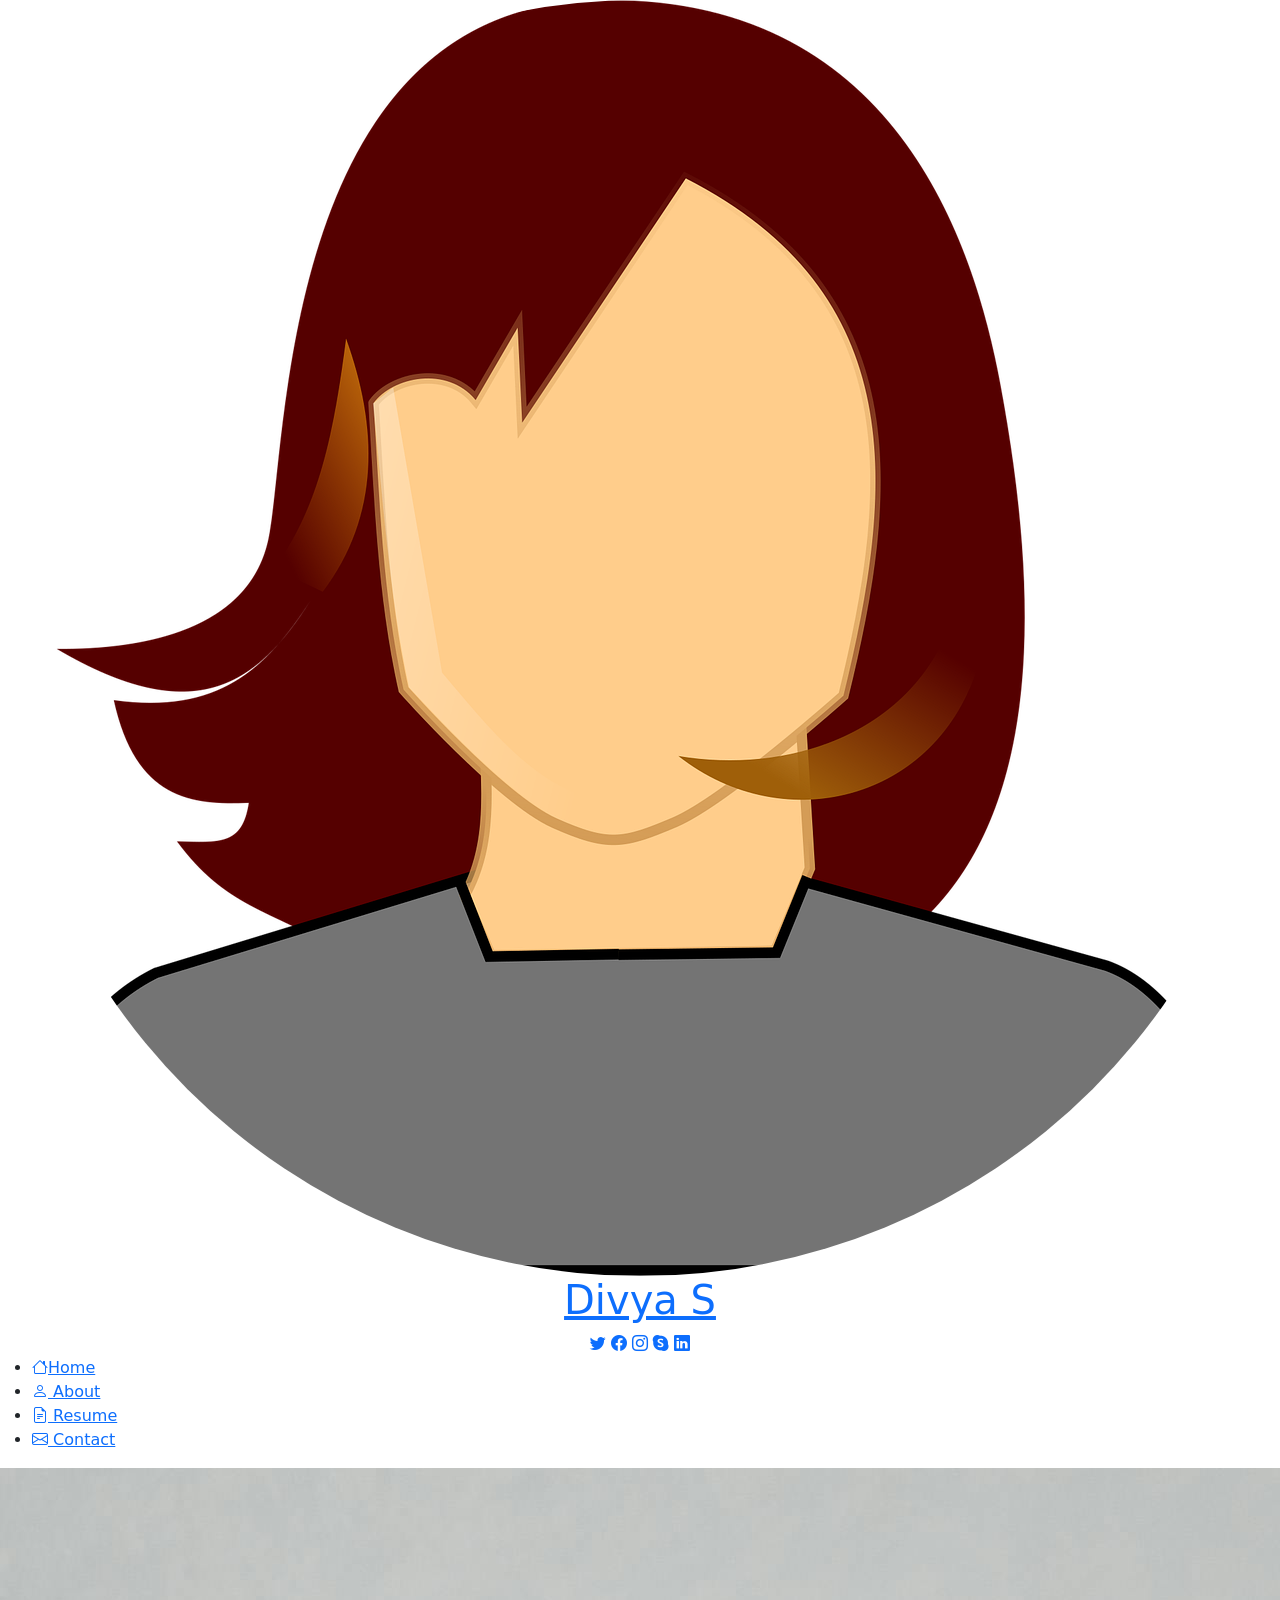
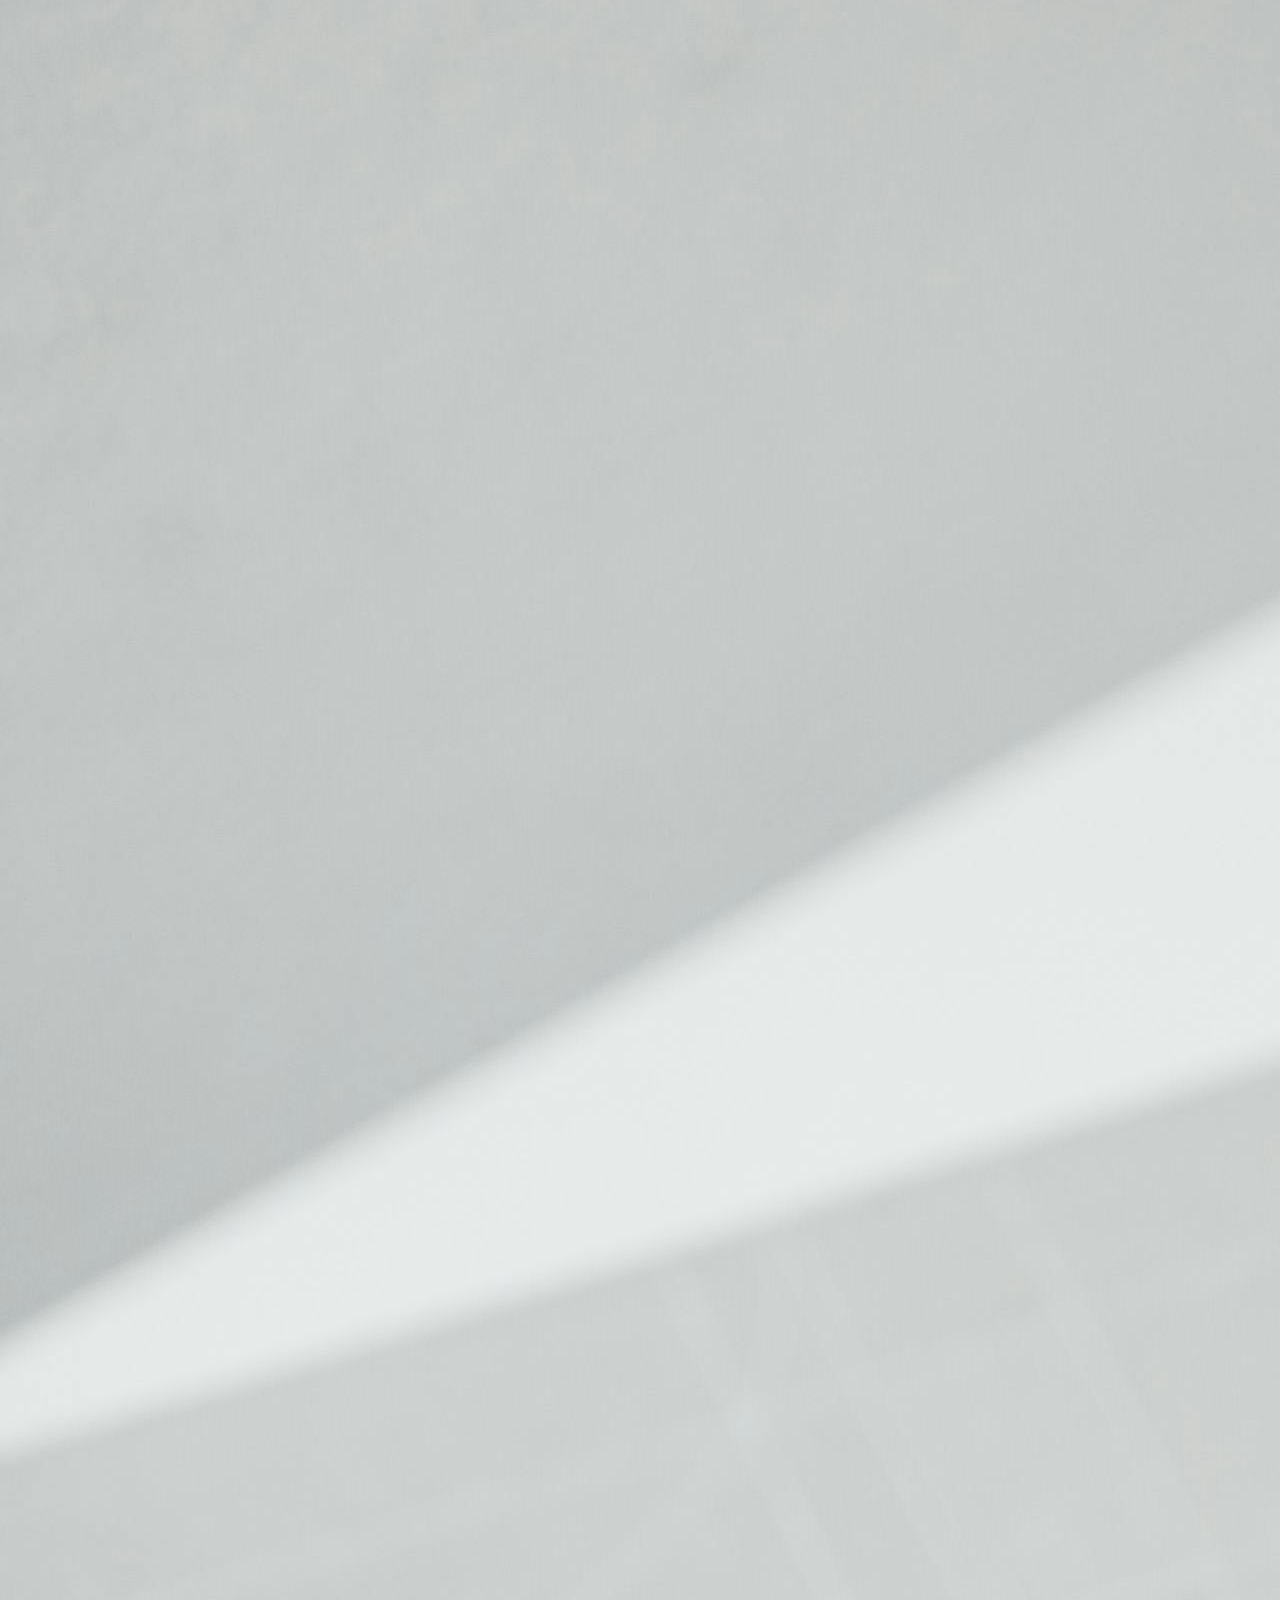
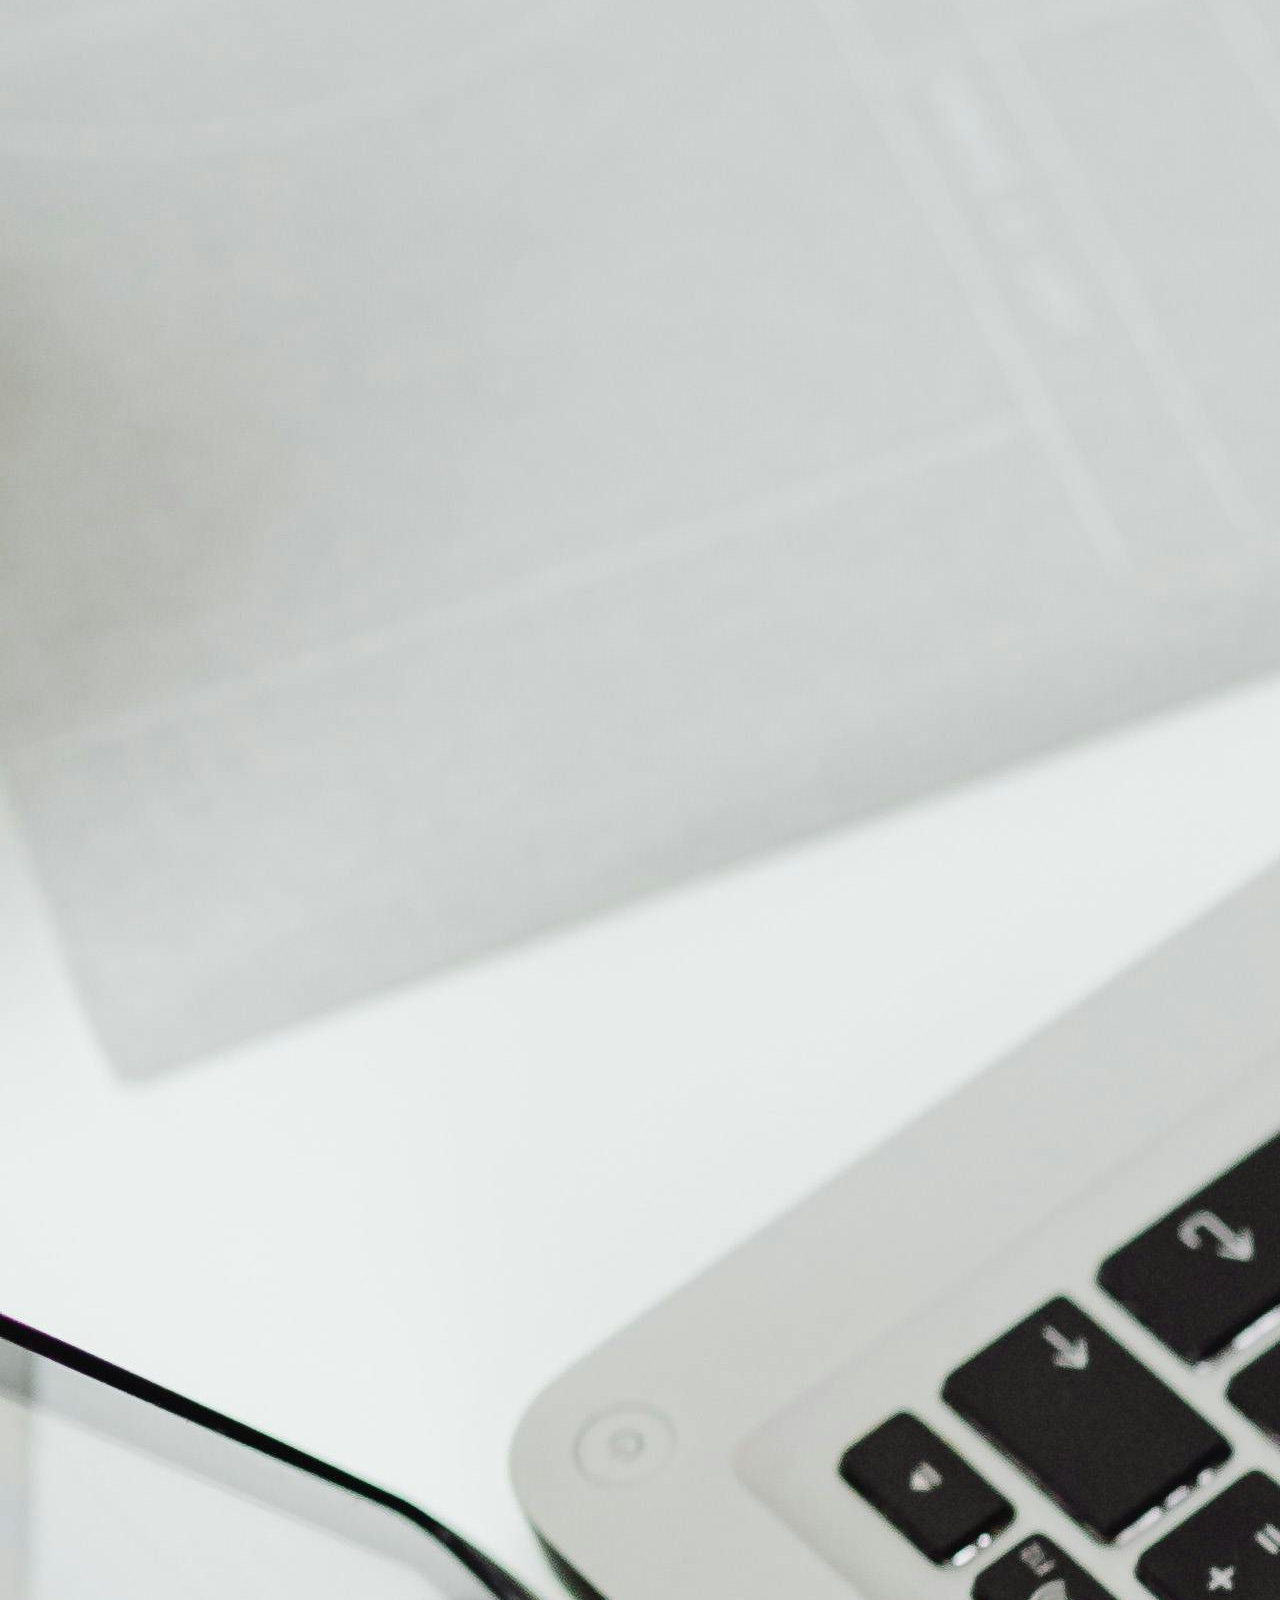
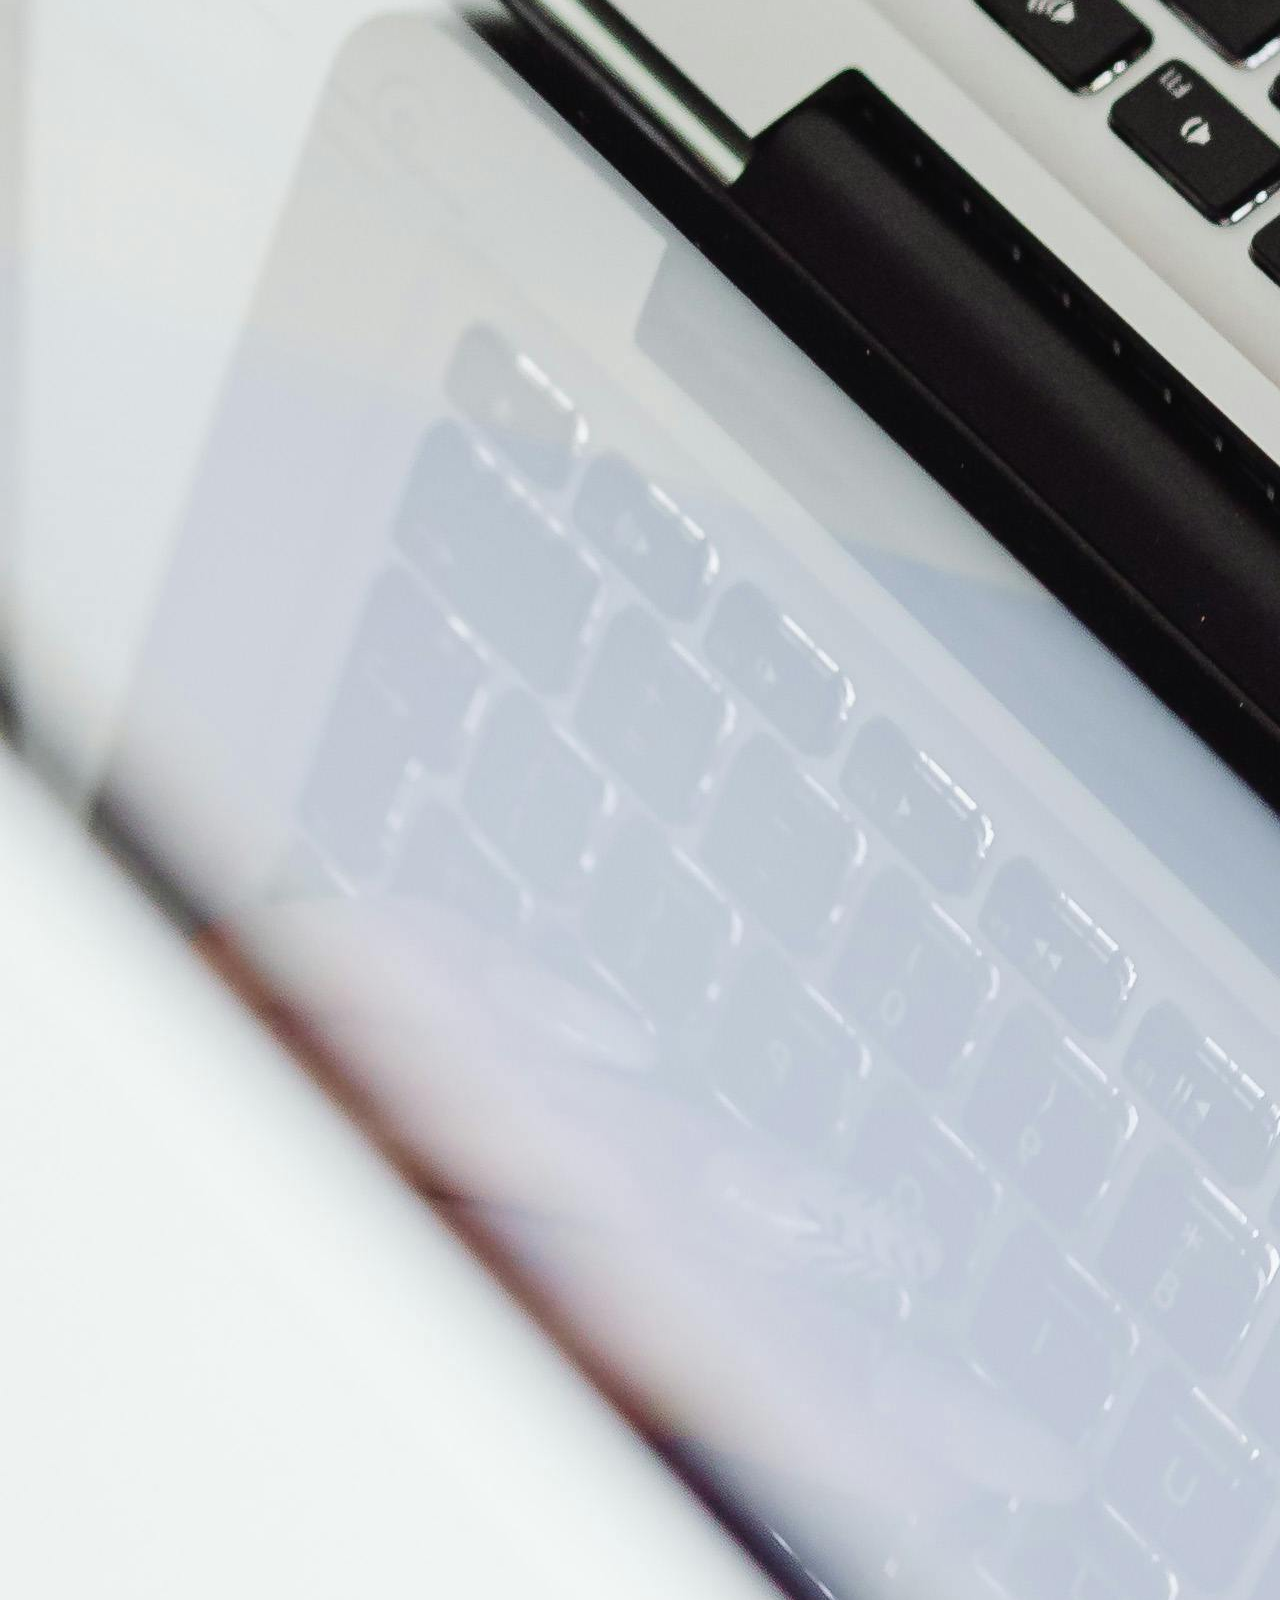
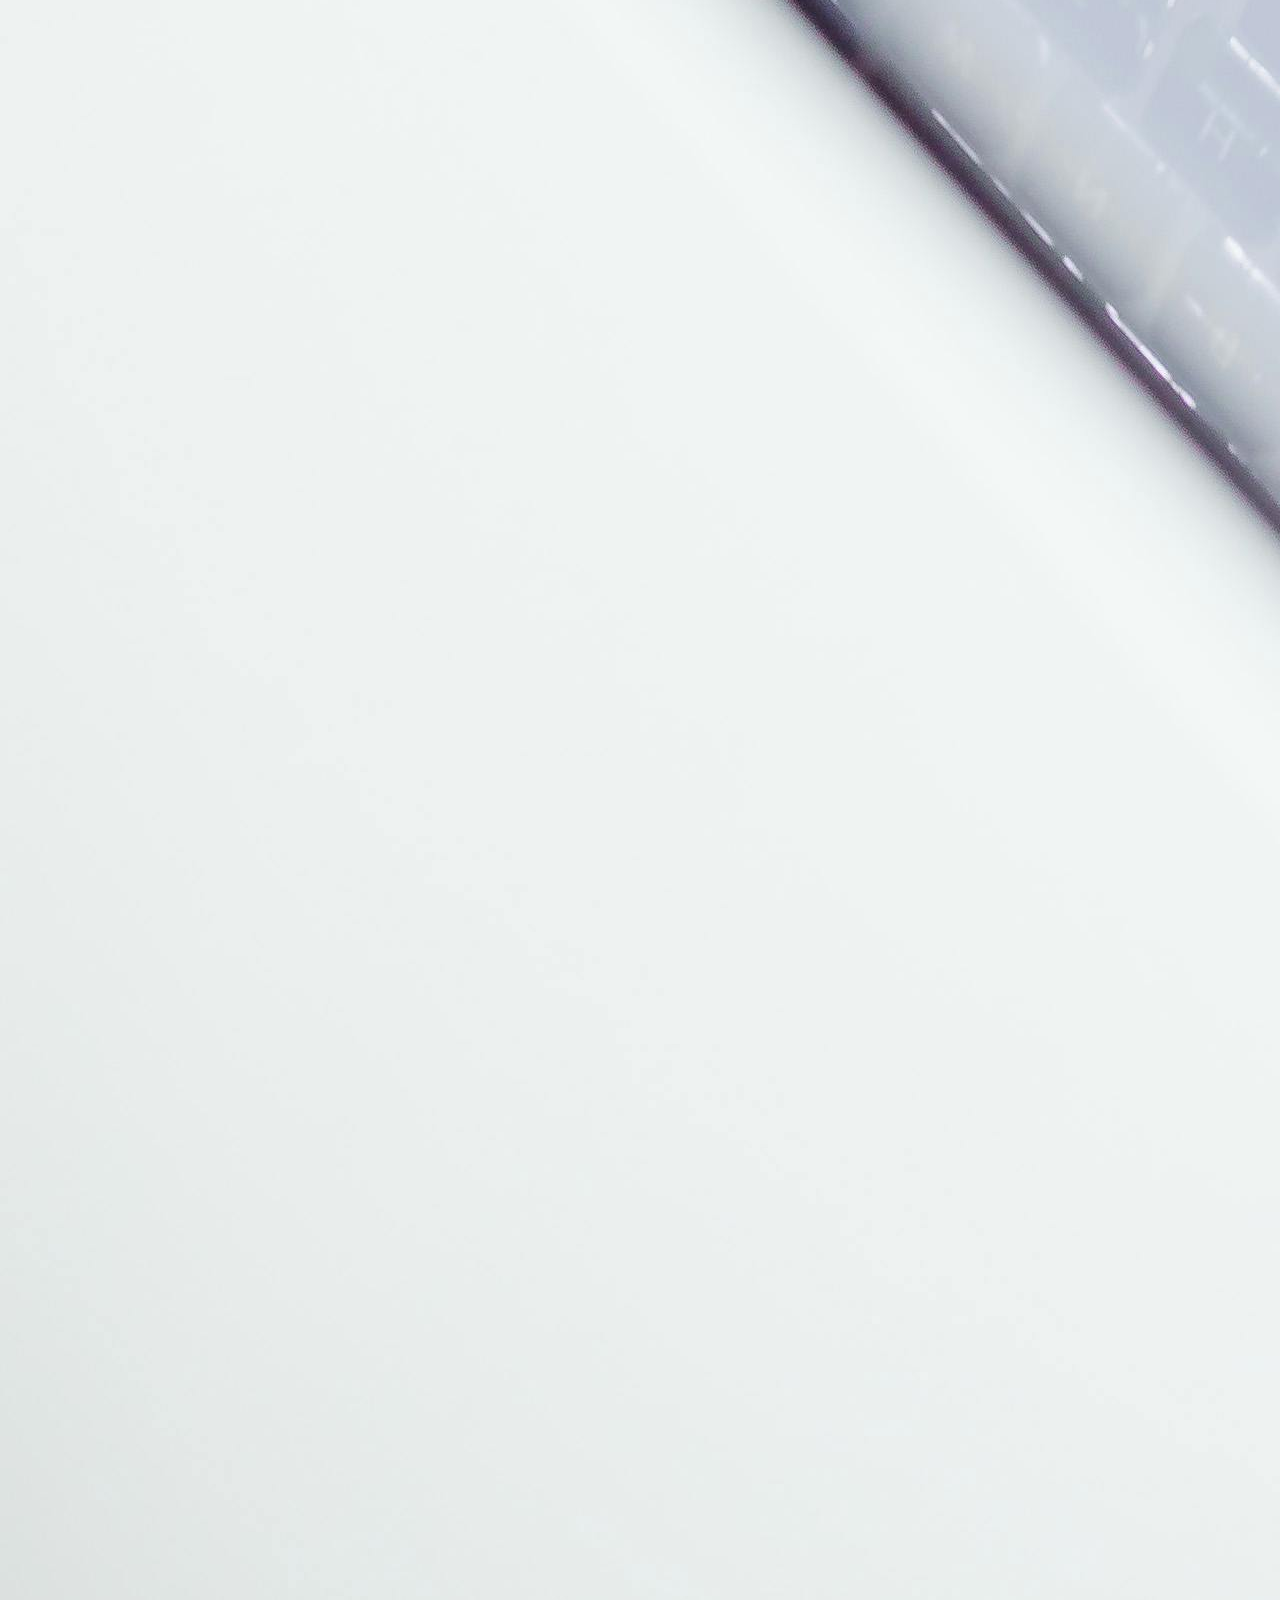
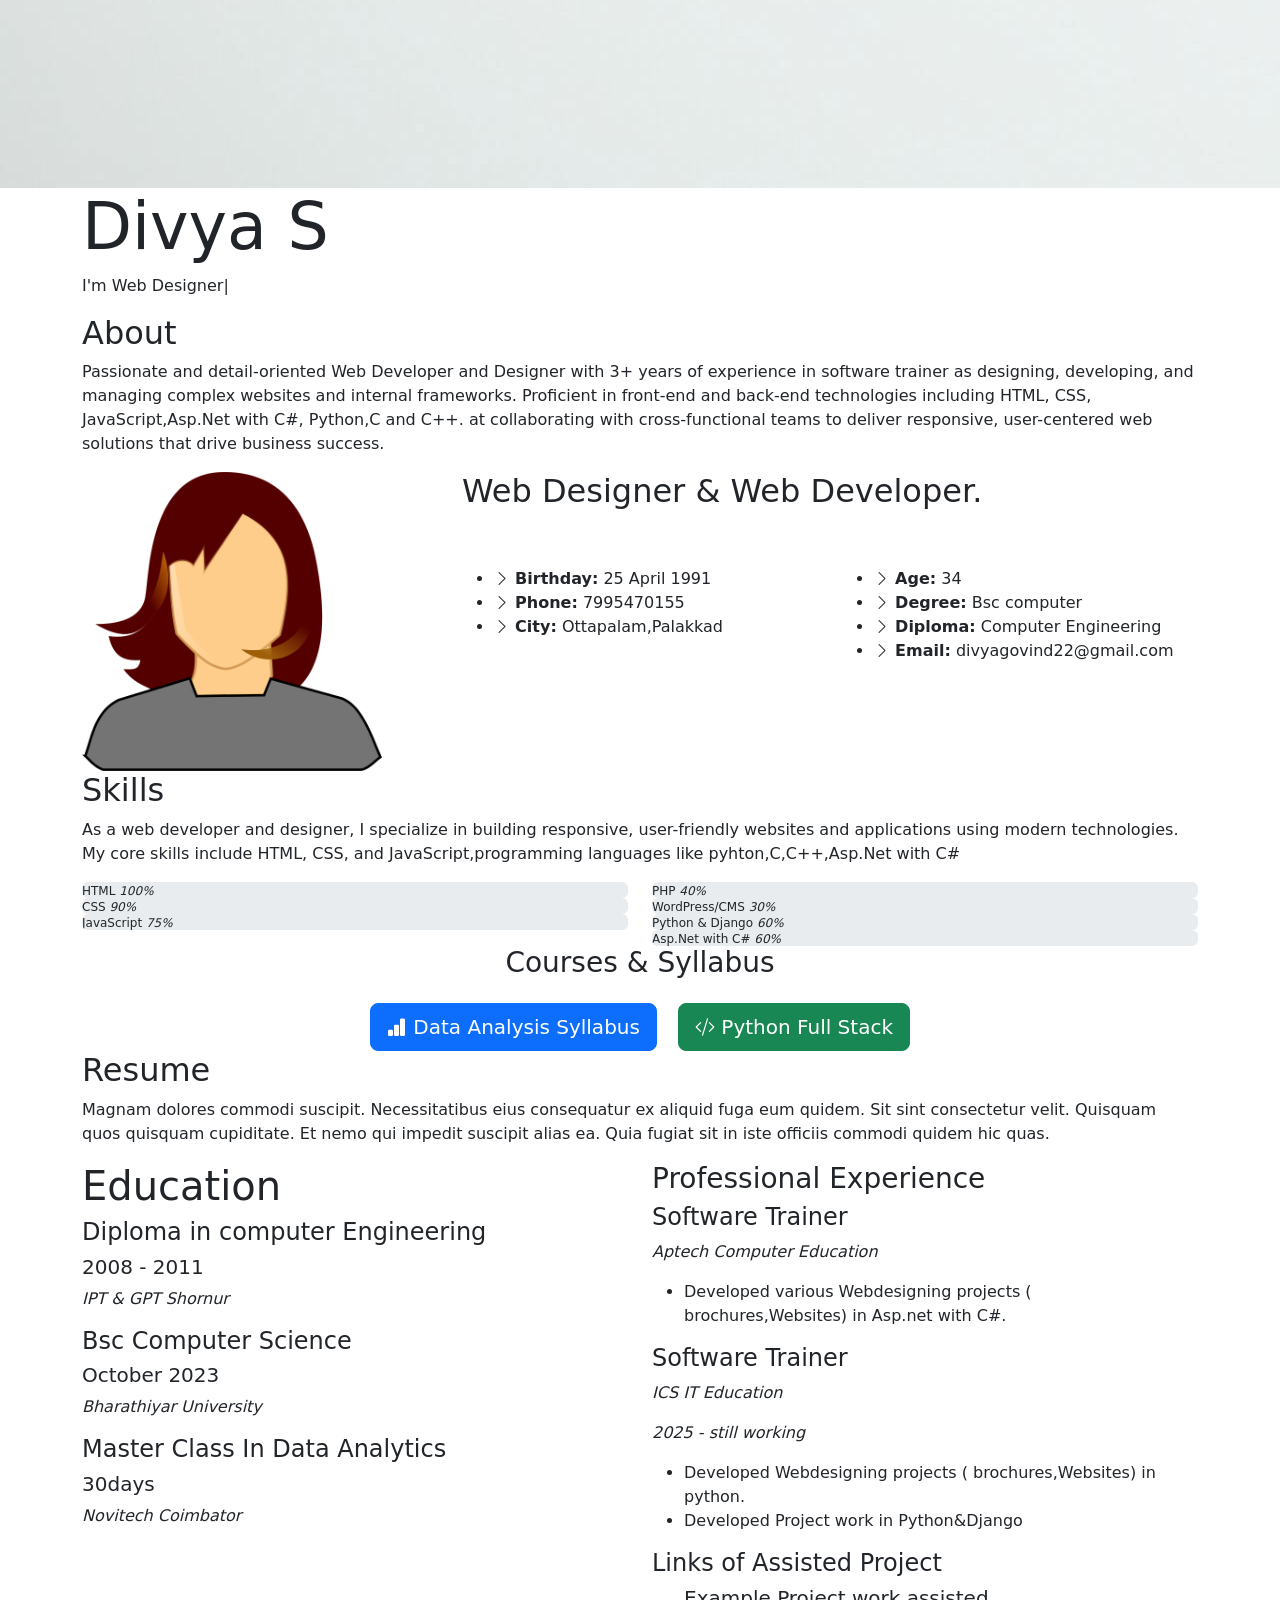
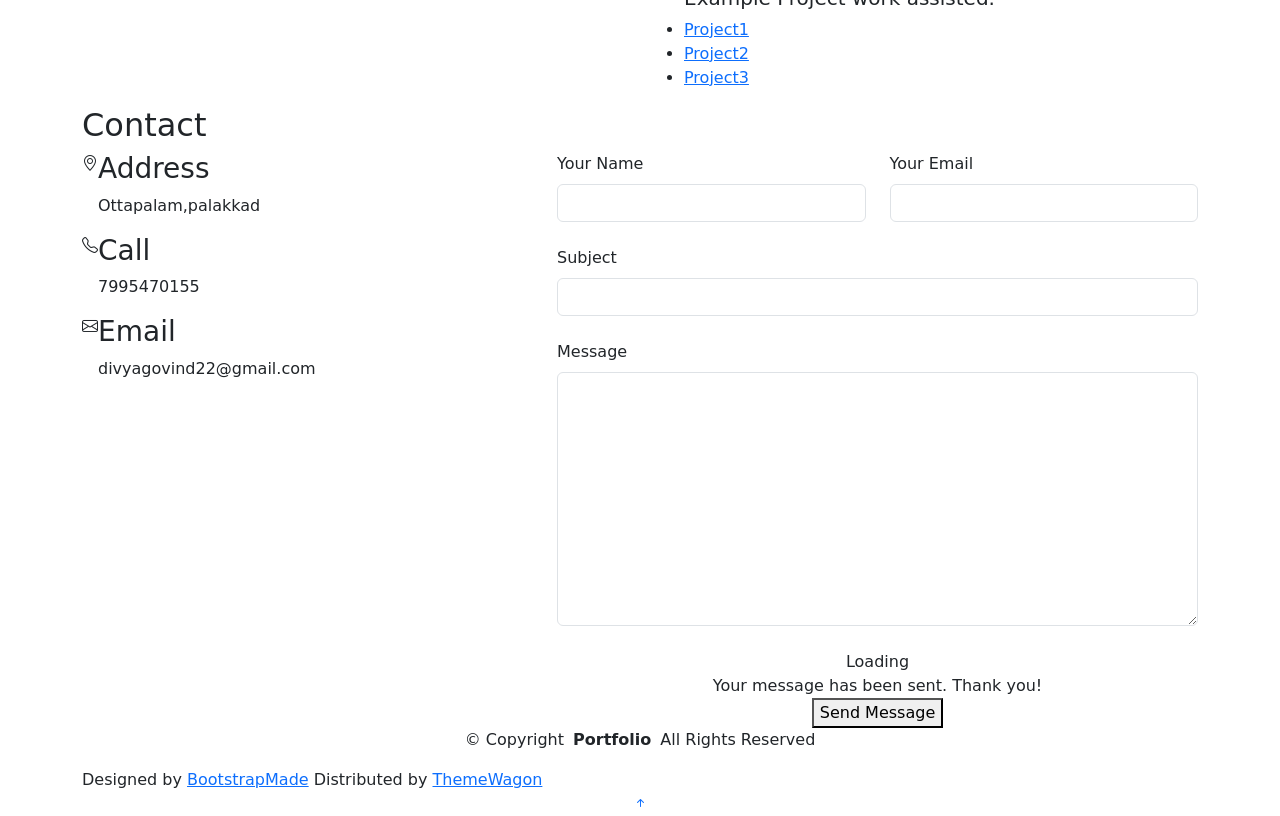
==== commit bea500f2: "Update index.html" ====
--- a/index.html
+++ b/index.html
@@ -219,6 +219,24 @@
       </div>
 
     </section><!-- /Skills Section -->
+    <!-- Courses Buttons Section -->
+<section id="courses" class="courses section">
+
+  <div class="container text-center" data-aos="fade-up">
+    <h3>Courses & Syllabus</h3>
+
+    <div class="mt-4">
+      <a href="data-analysis.html" class="btn btn-primary btn-lg mx-2">
+        <i class="bi bi-bar-chart-fill"></i> Data Analysis Syllabus
+      </a>
+
+      <a href="python-fullstack.html" class="btn btn-success btn-lg mx-2">
+        <i class="bi bi-code-slash"></i> Python Full Stack
+      </a>
+    </div>
+  </div>
+
+</section>
 
     <!-- Resume Section -->
     <section id="resume" class="resume section">
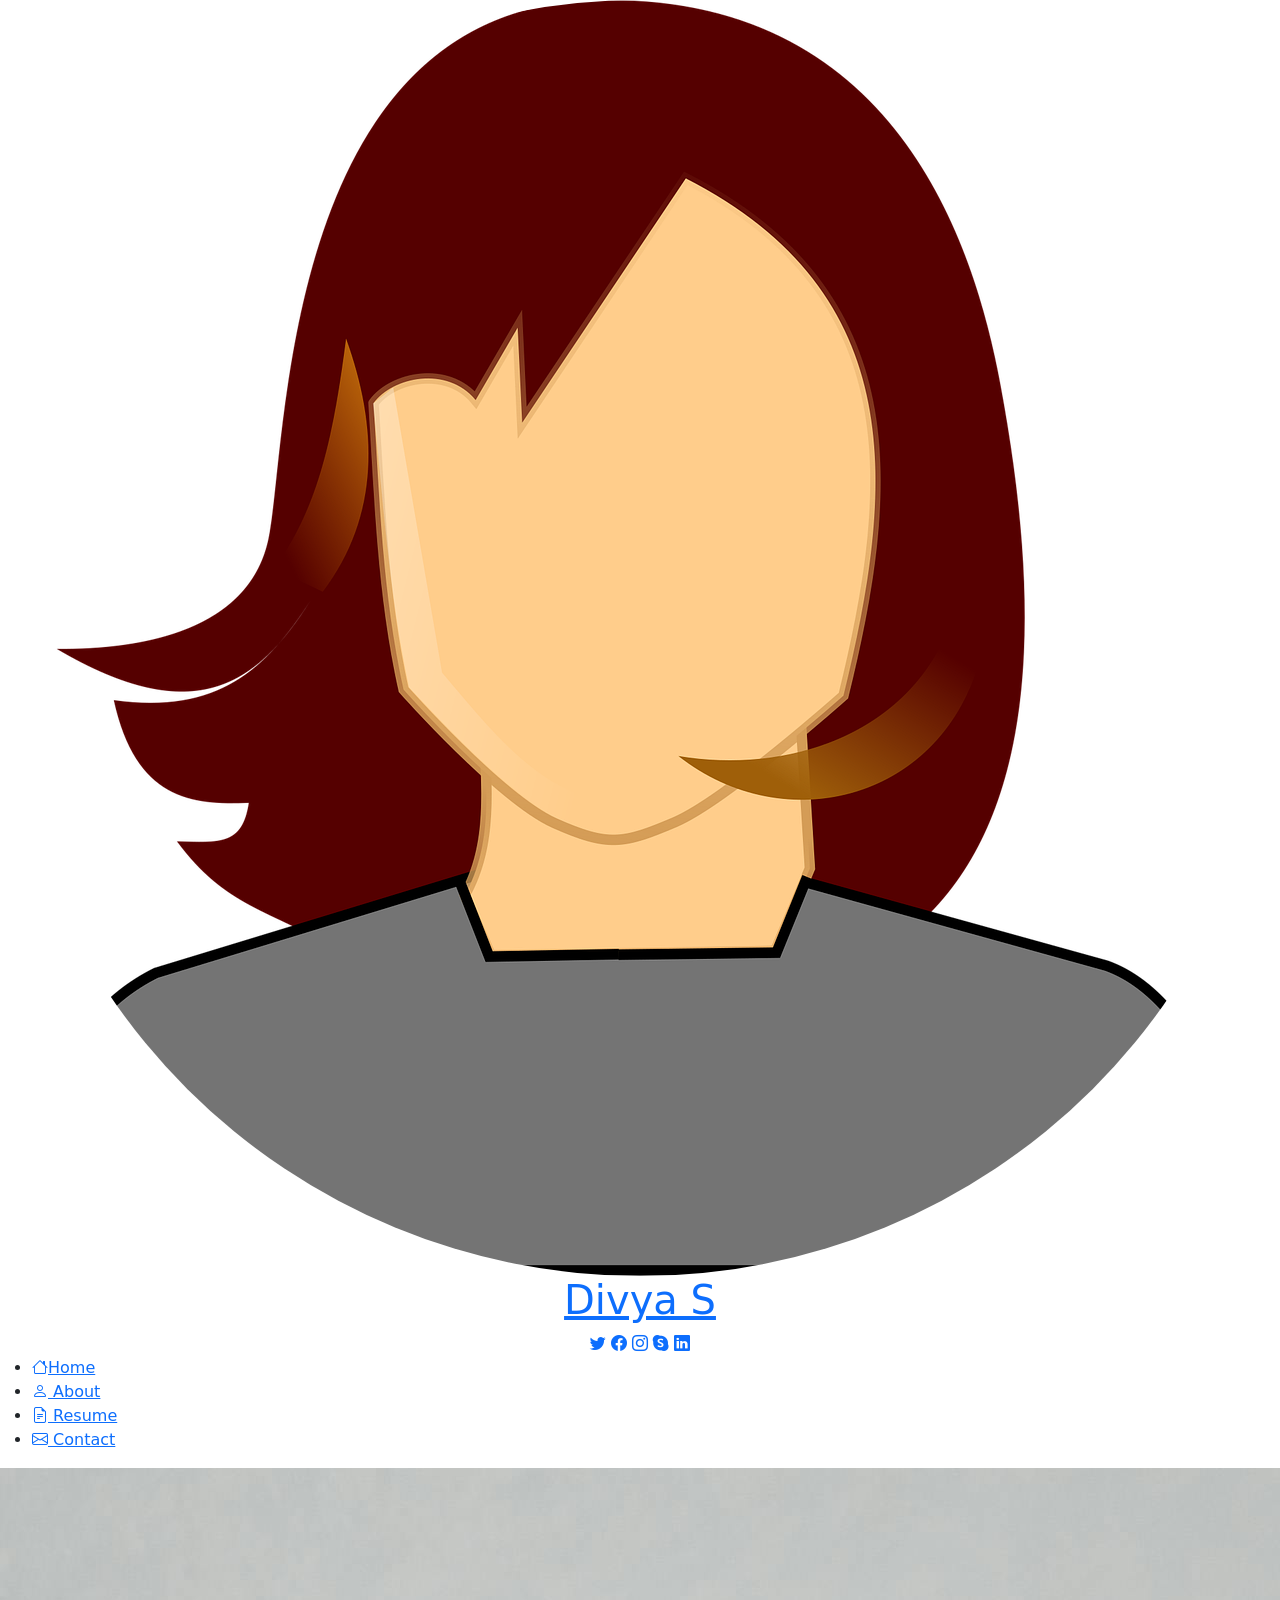
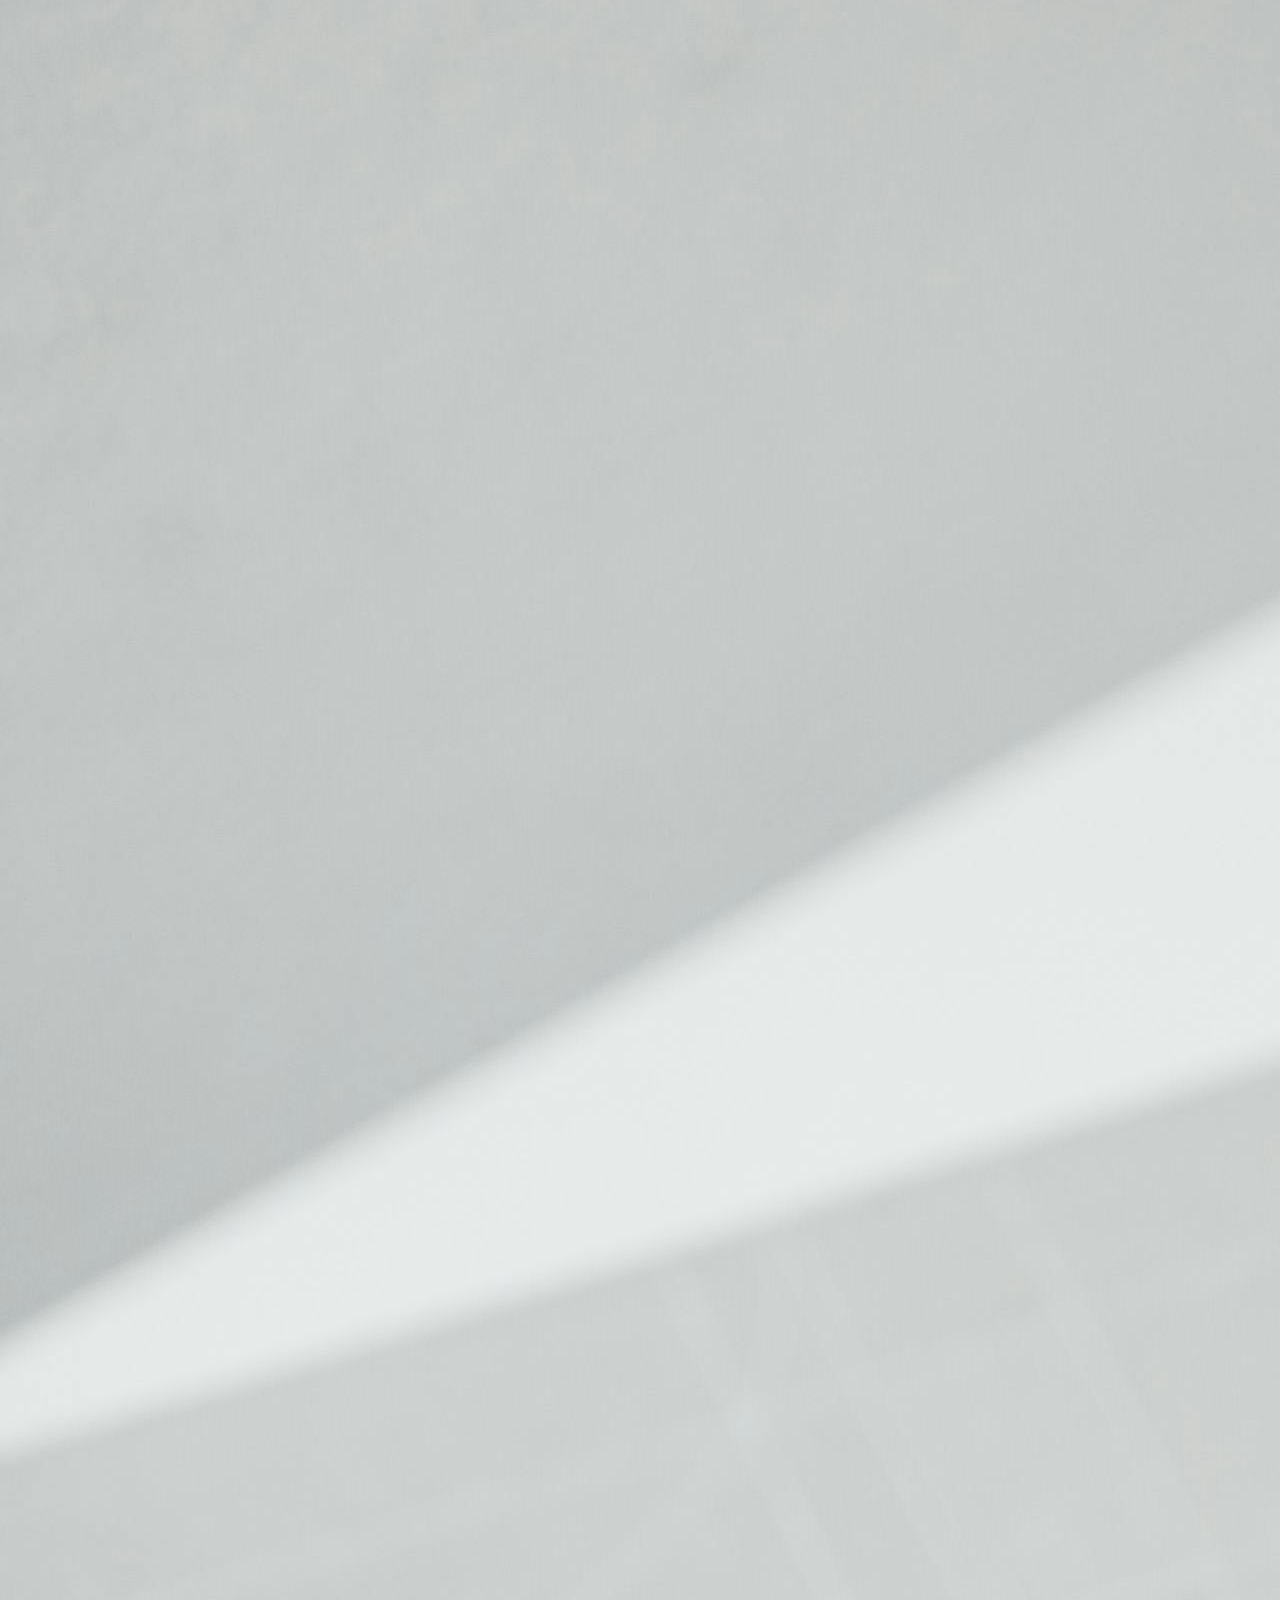
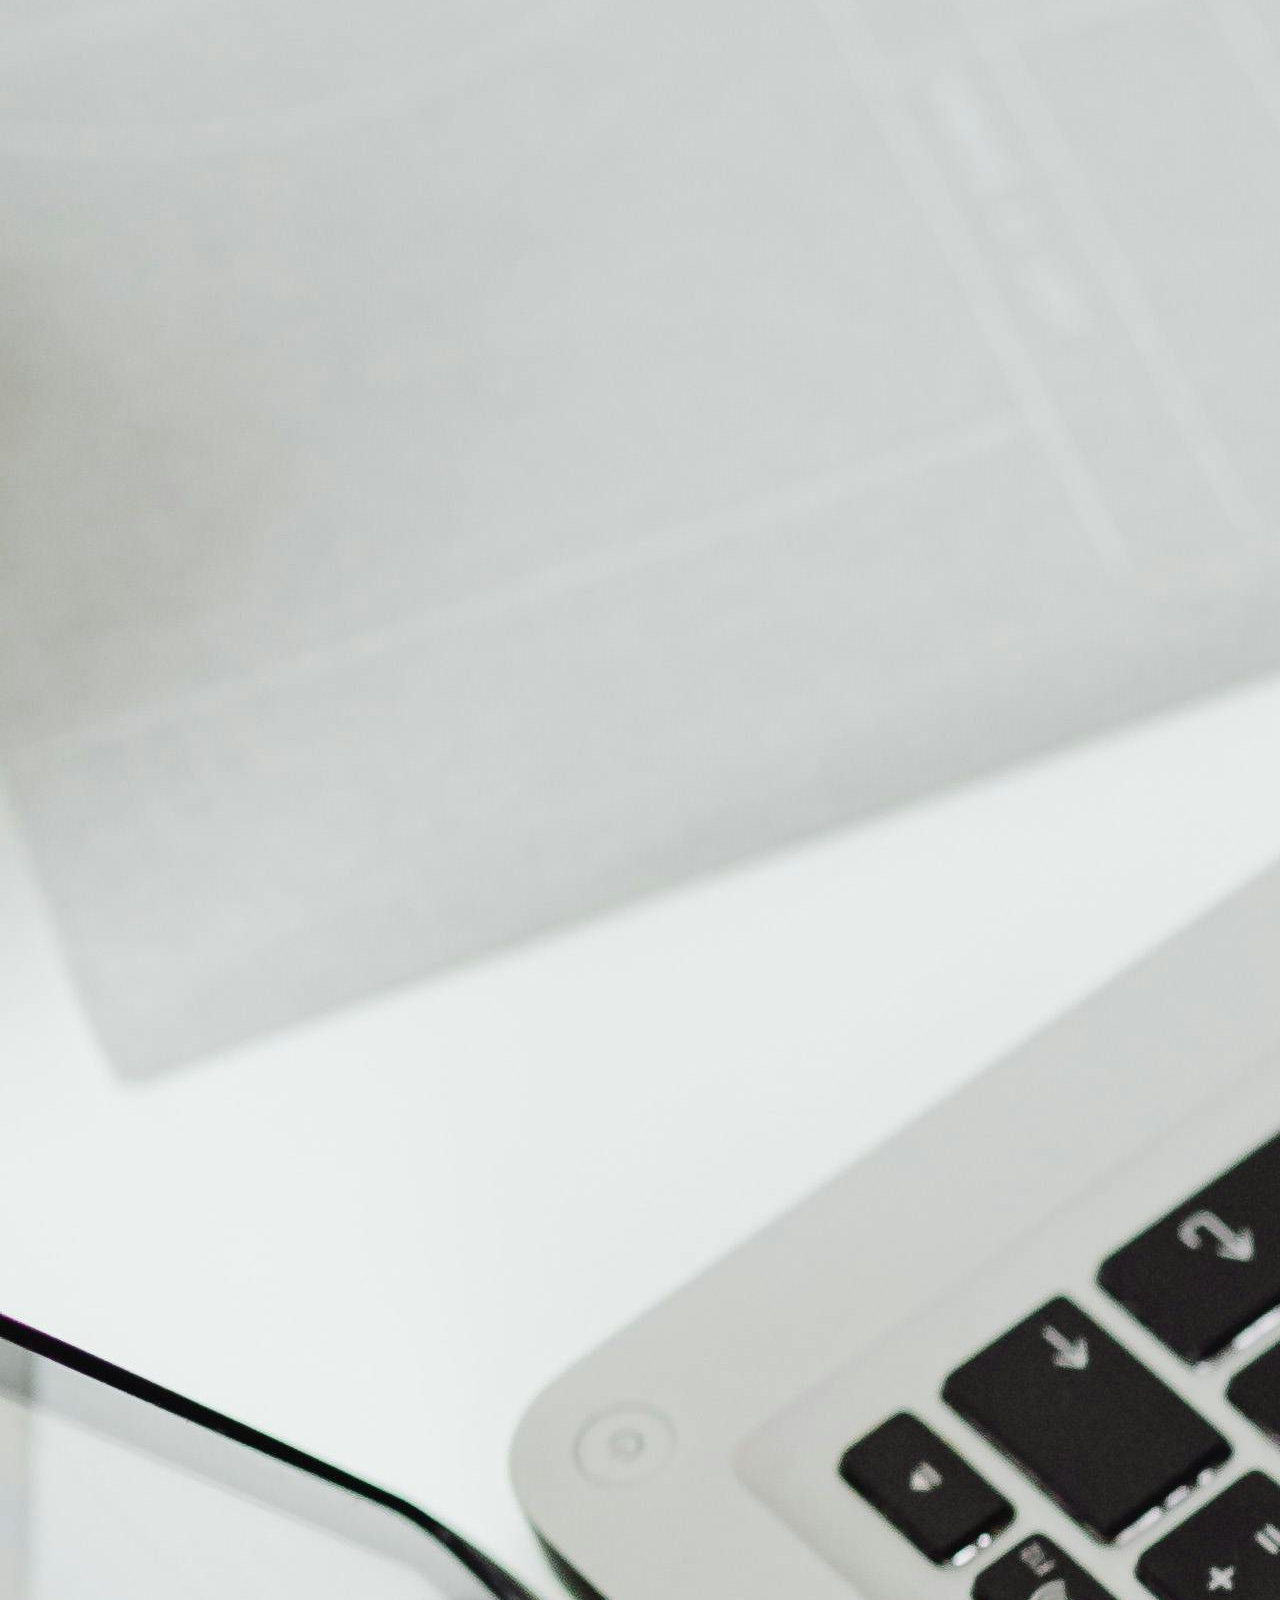
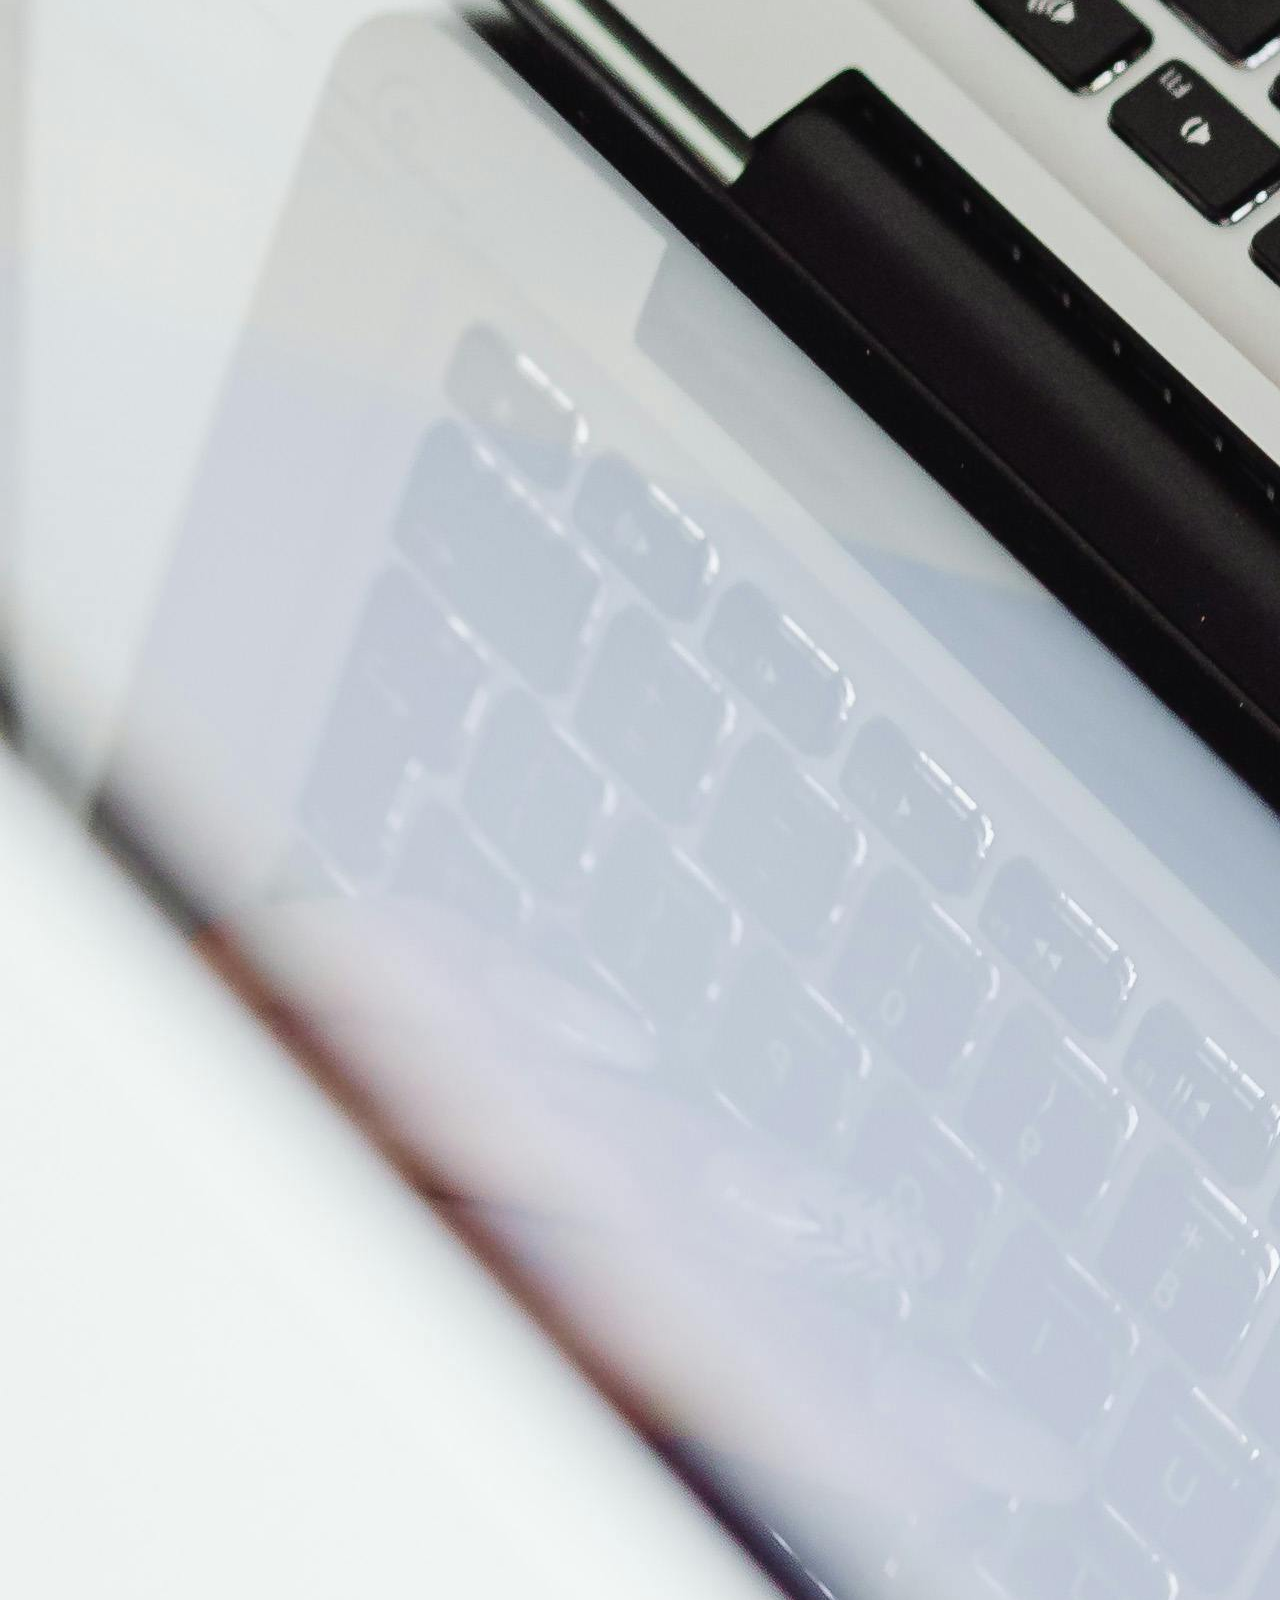
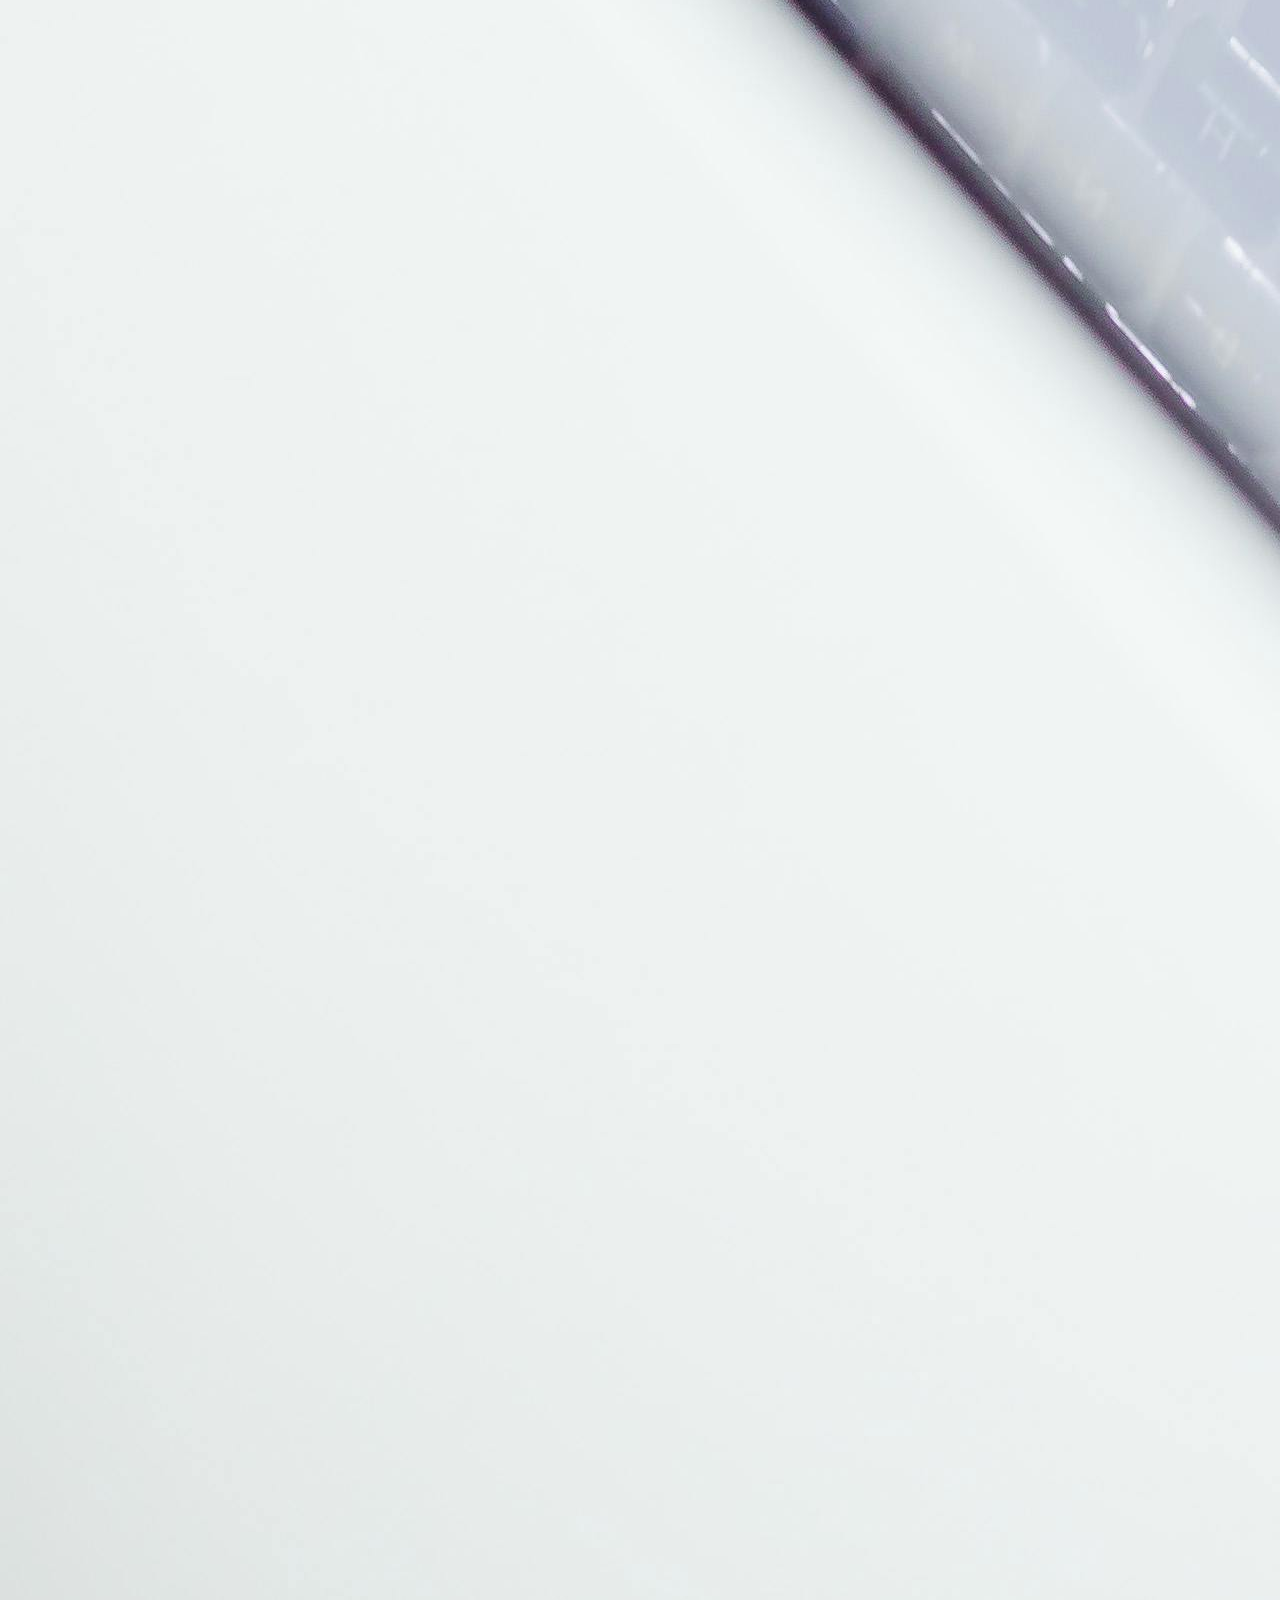
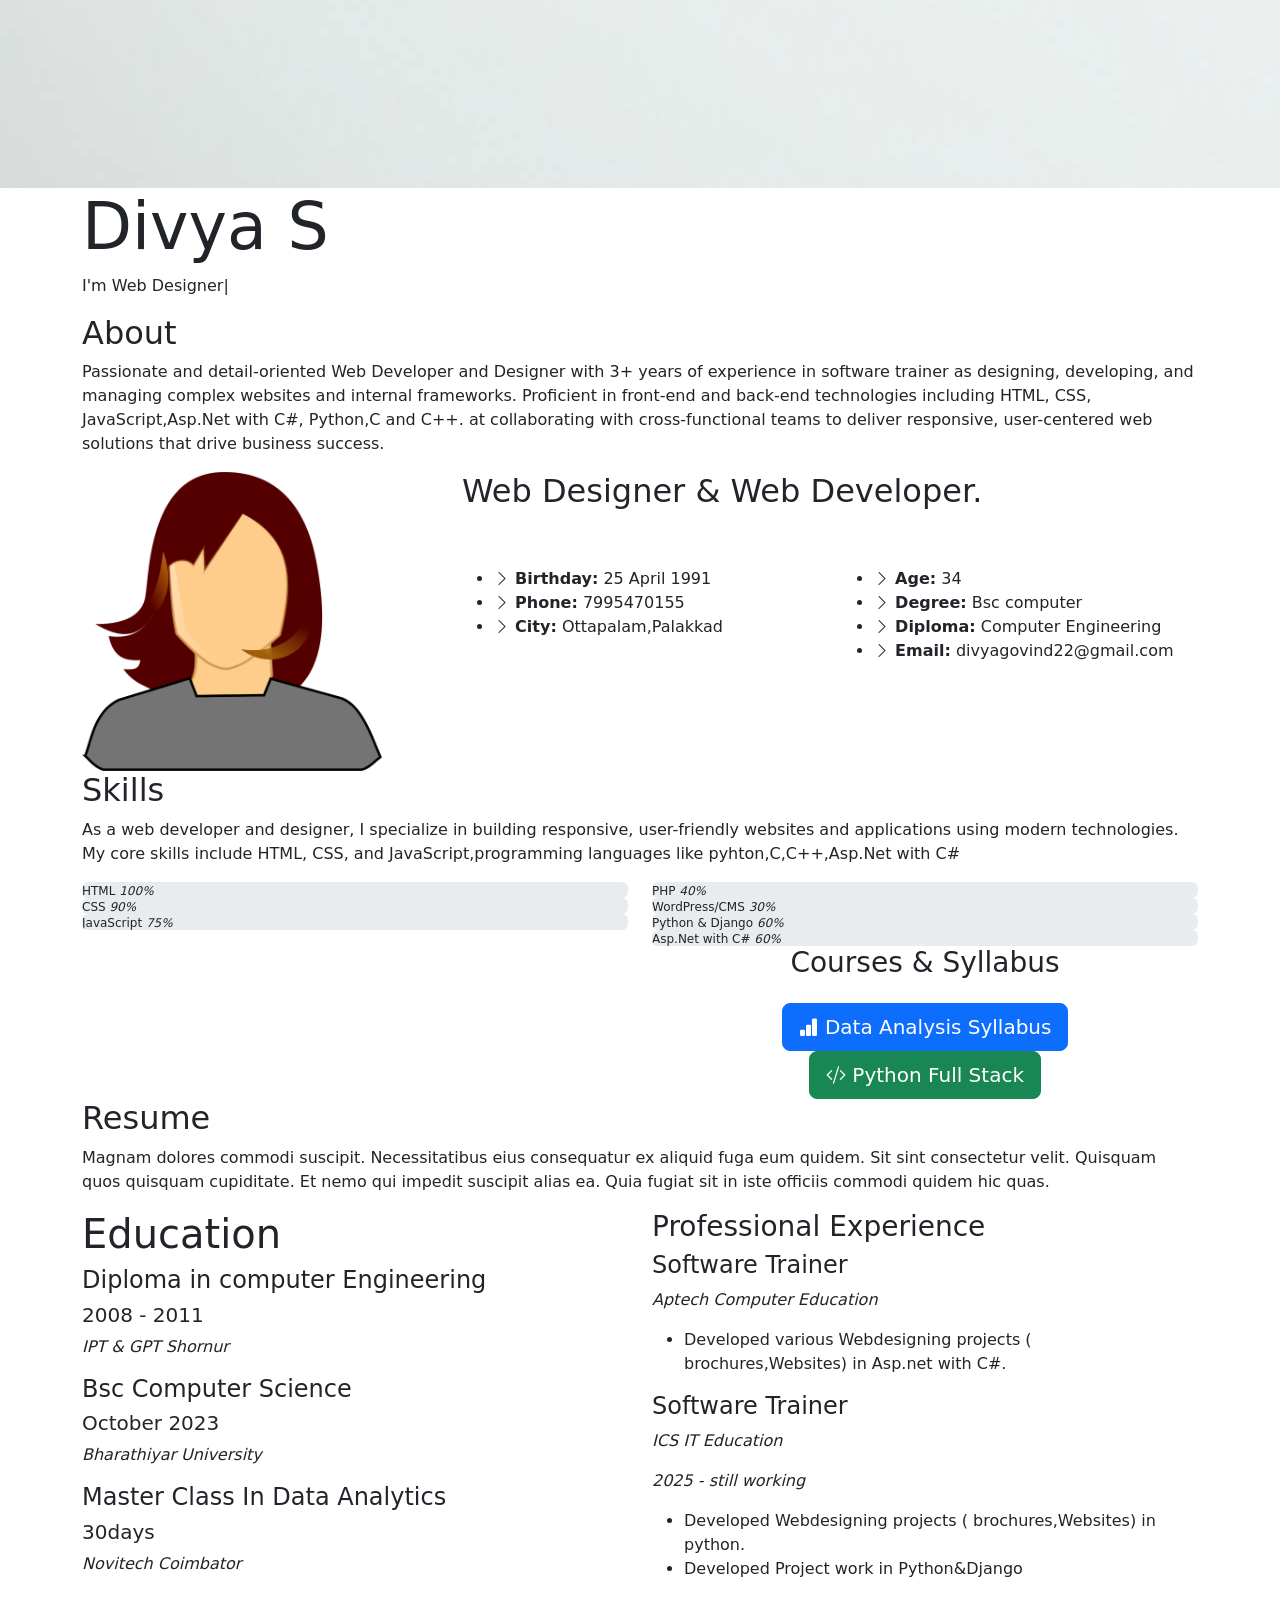
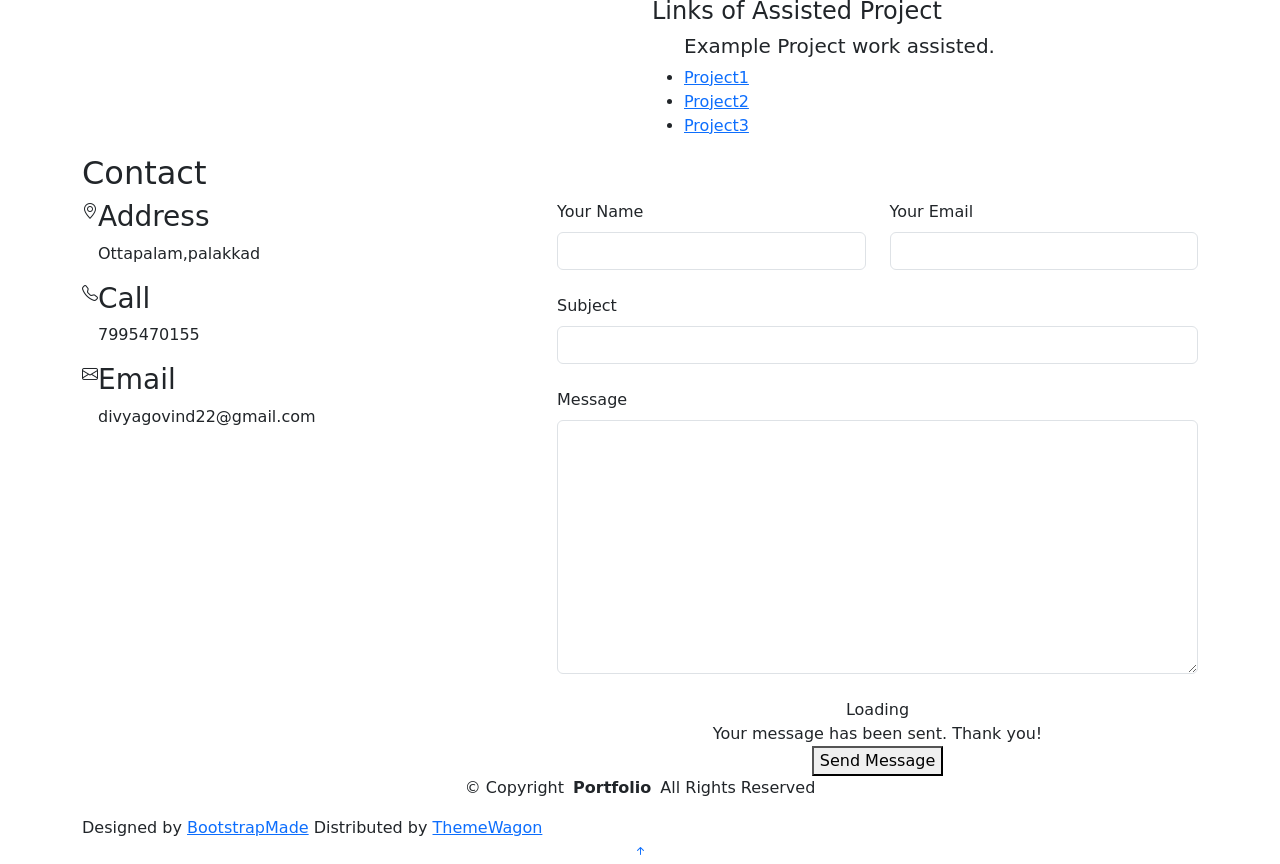
==== commit 36c1929f: "Update index.html" ====
--- a/index.html
+++ b/index.html
@@ -210,17 +210,7 @@
 
             <!-- End Skills Item -->
 
-           
-
-          </div>
-
-        </div>
-
-      </div>
-
-    </section><!-- /Skills Section -->
-    <!-- Courses Buttons Section -->
-<section id="courses" class="courses section">
+           <section id="courses" class="courses section">
 
   <div class="container text-center" data-aos="fade-up">
     <h3>Courses & Syllabus</h3>
@@ -237,6 +227,16 @@
   </div>
 
 </section>
+
+          </div>
+
+        </div>
+
+      </div>
+
+    </section><!-- /Skills Section -->
+    <!-- Courses Buttons Section -->
+
 
     <!-- Resume Section -->
     <section id="resume" class="resume section">
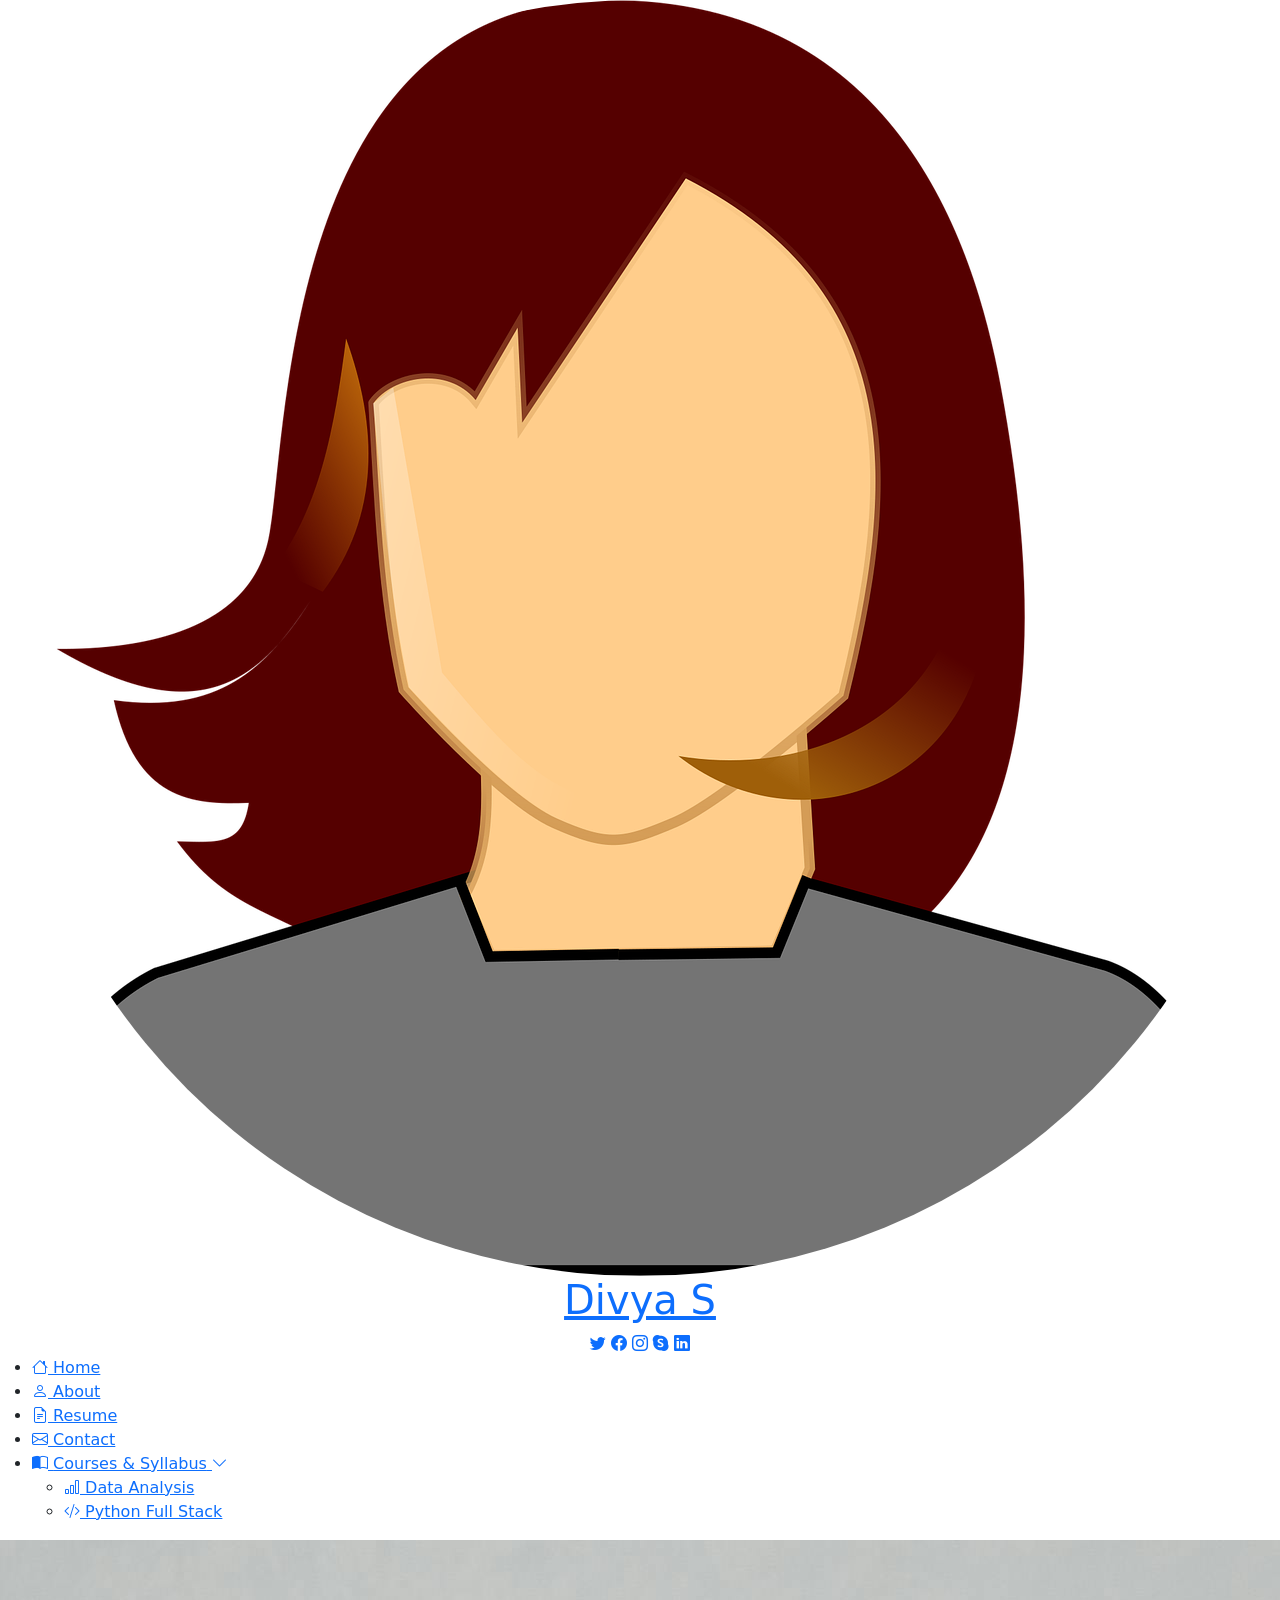
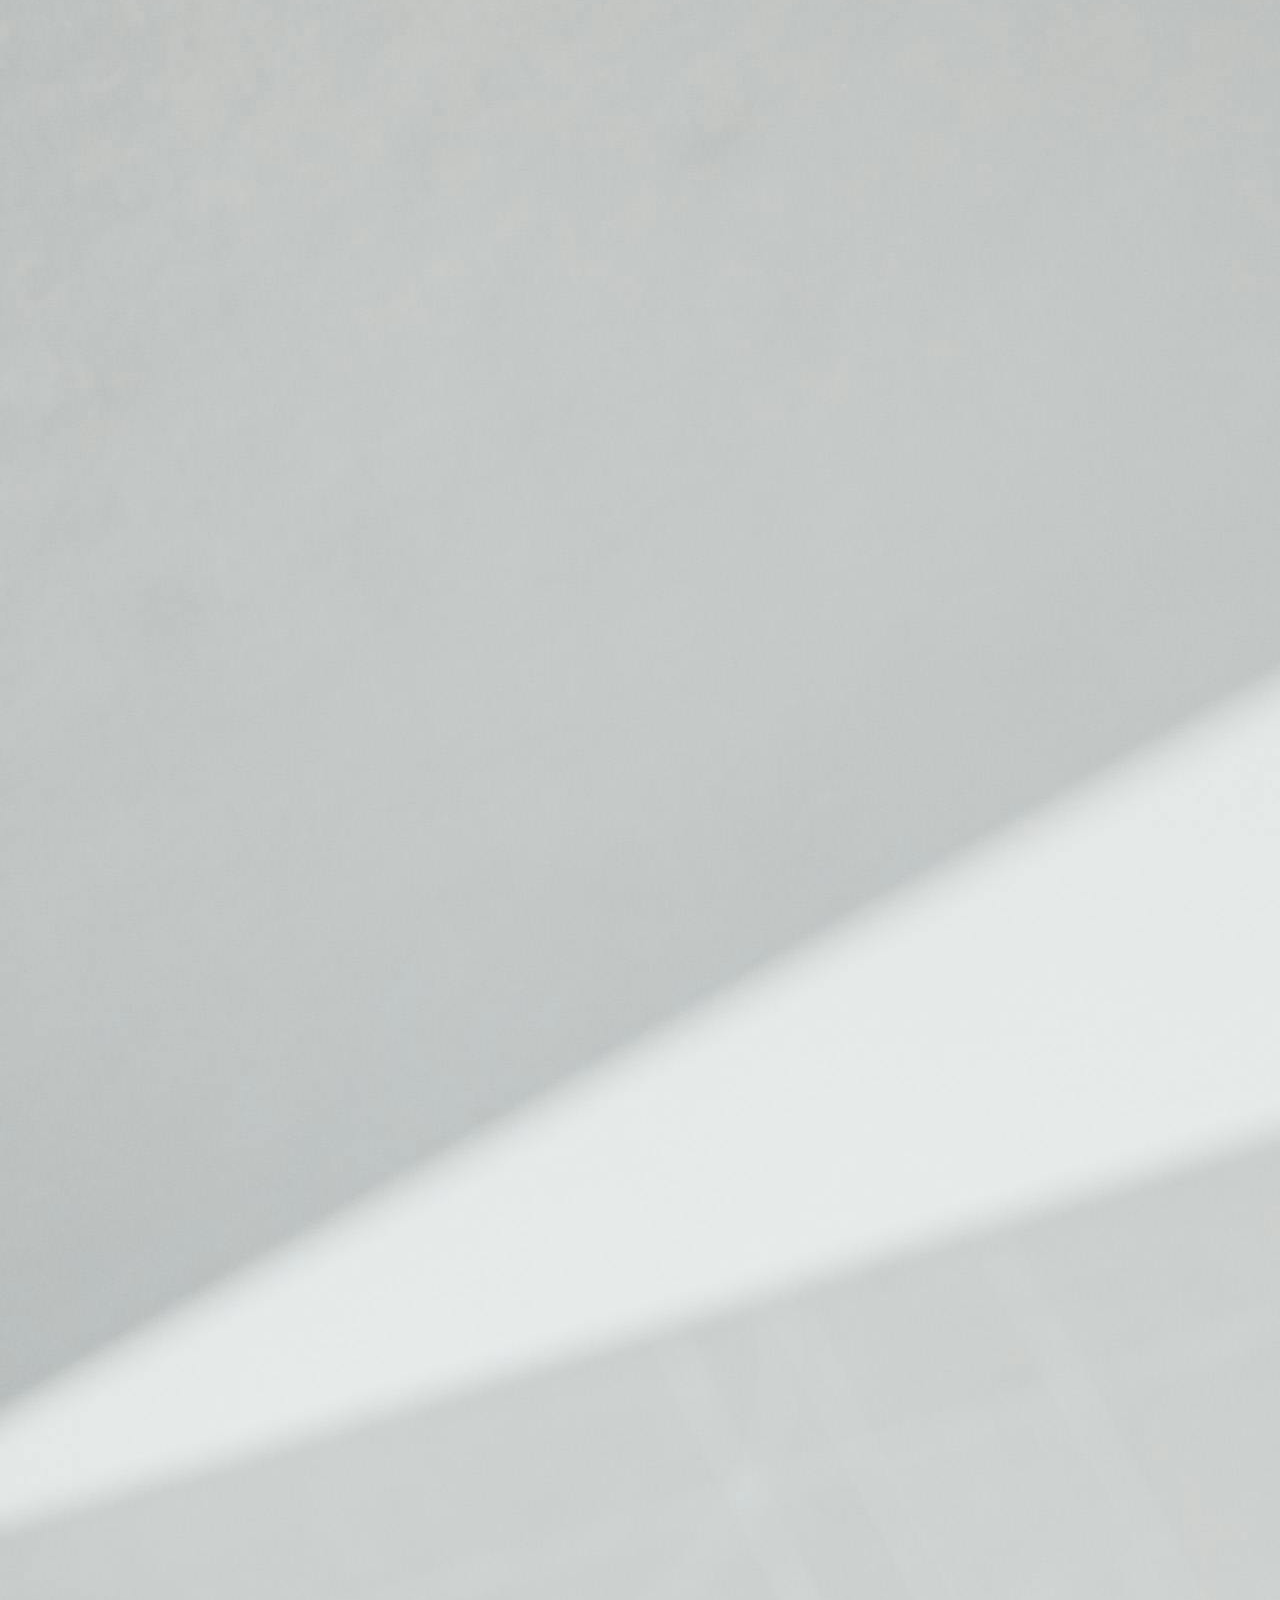
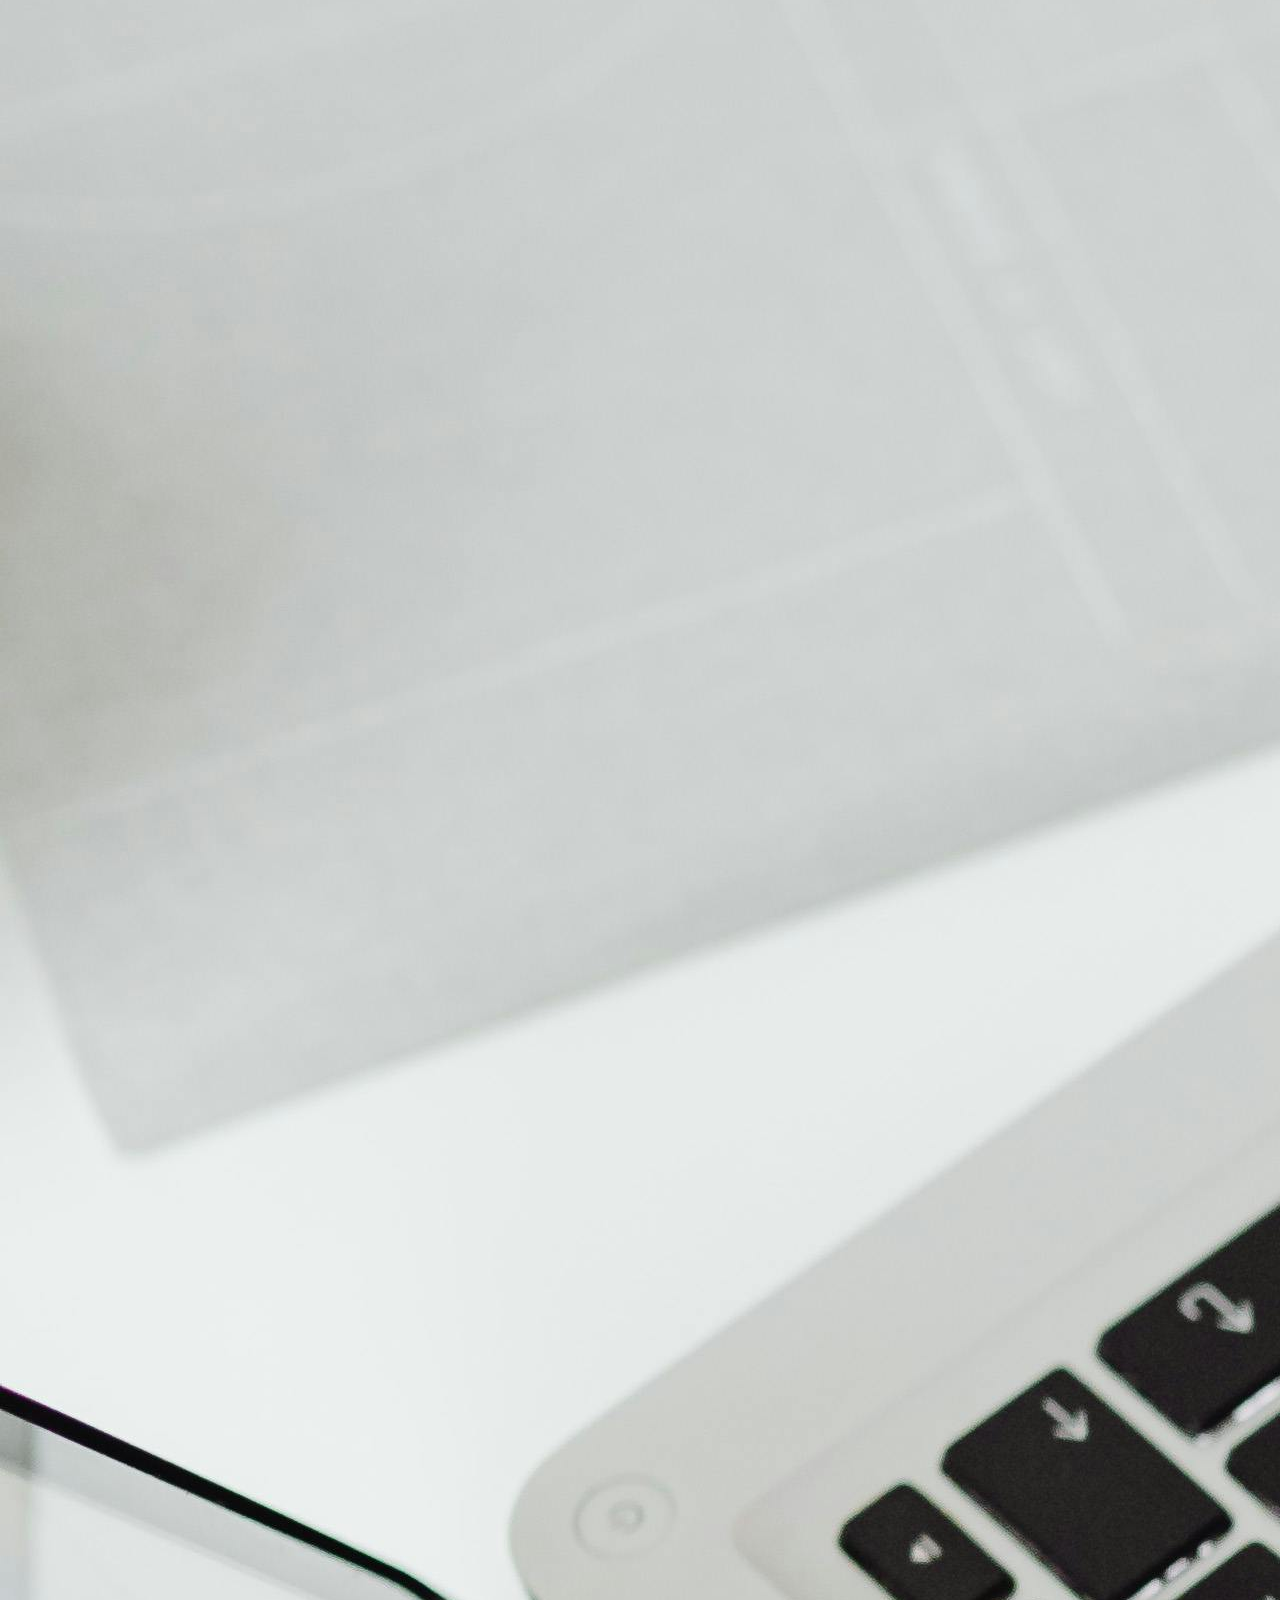
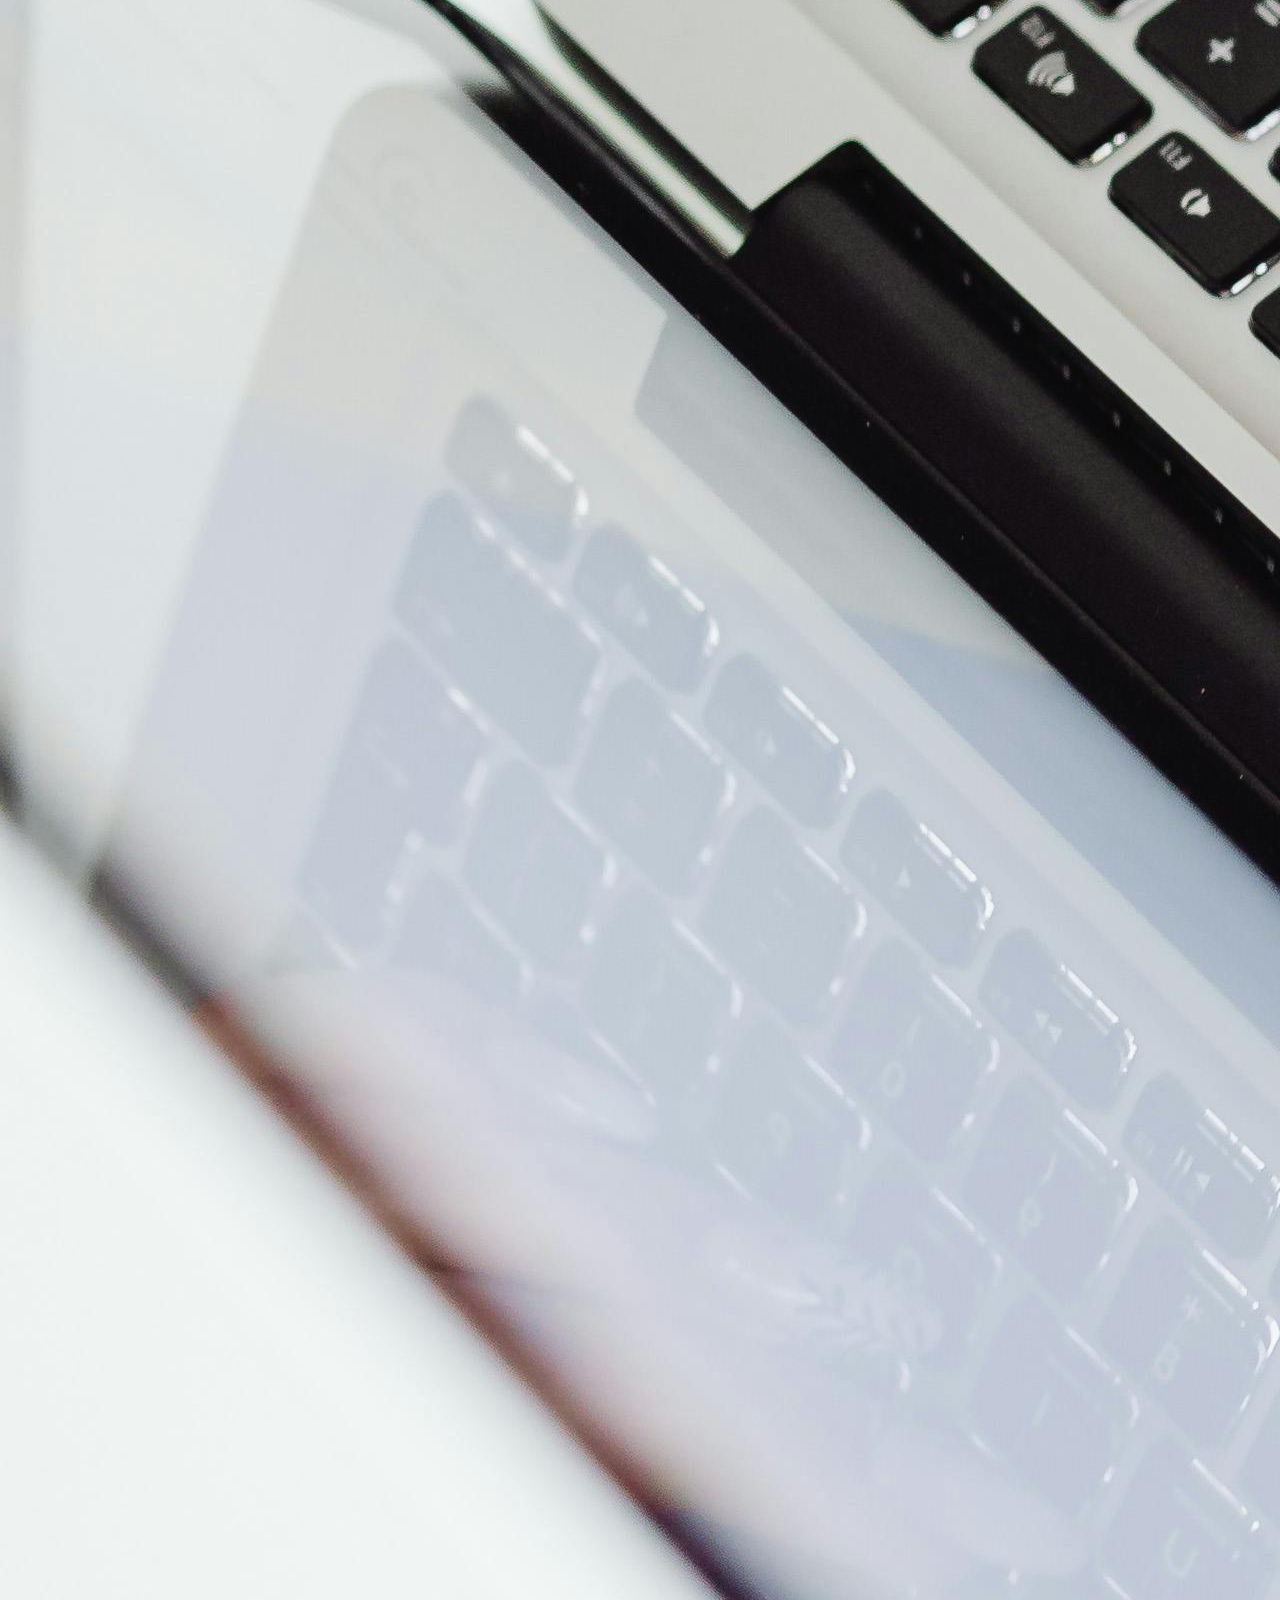
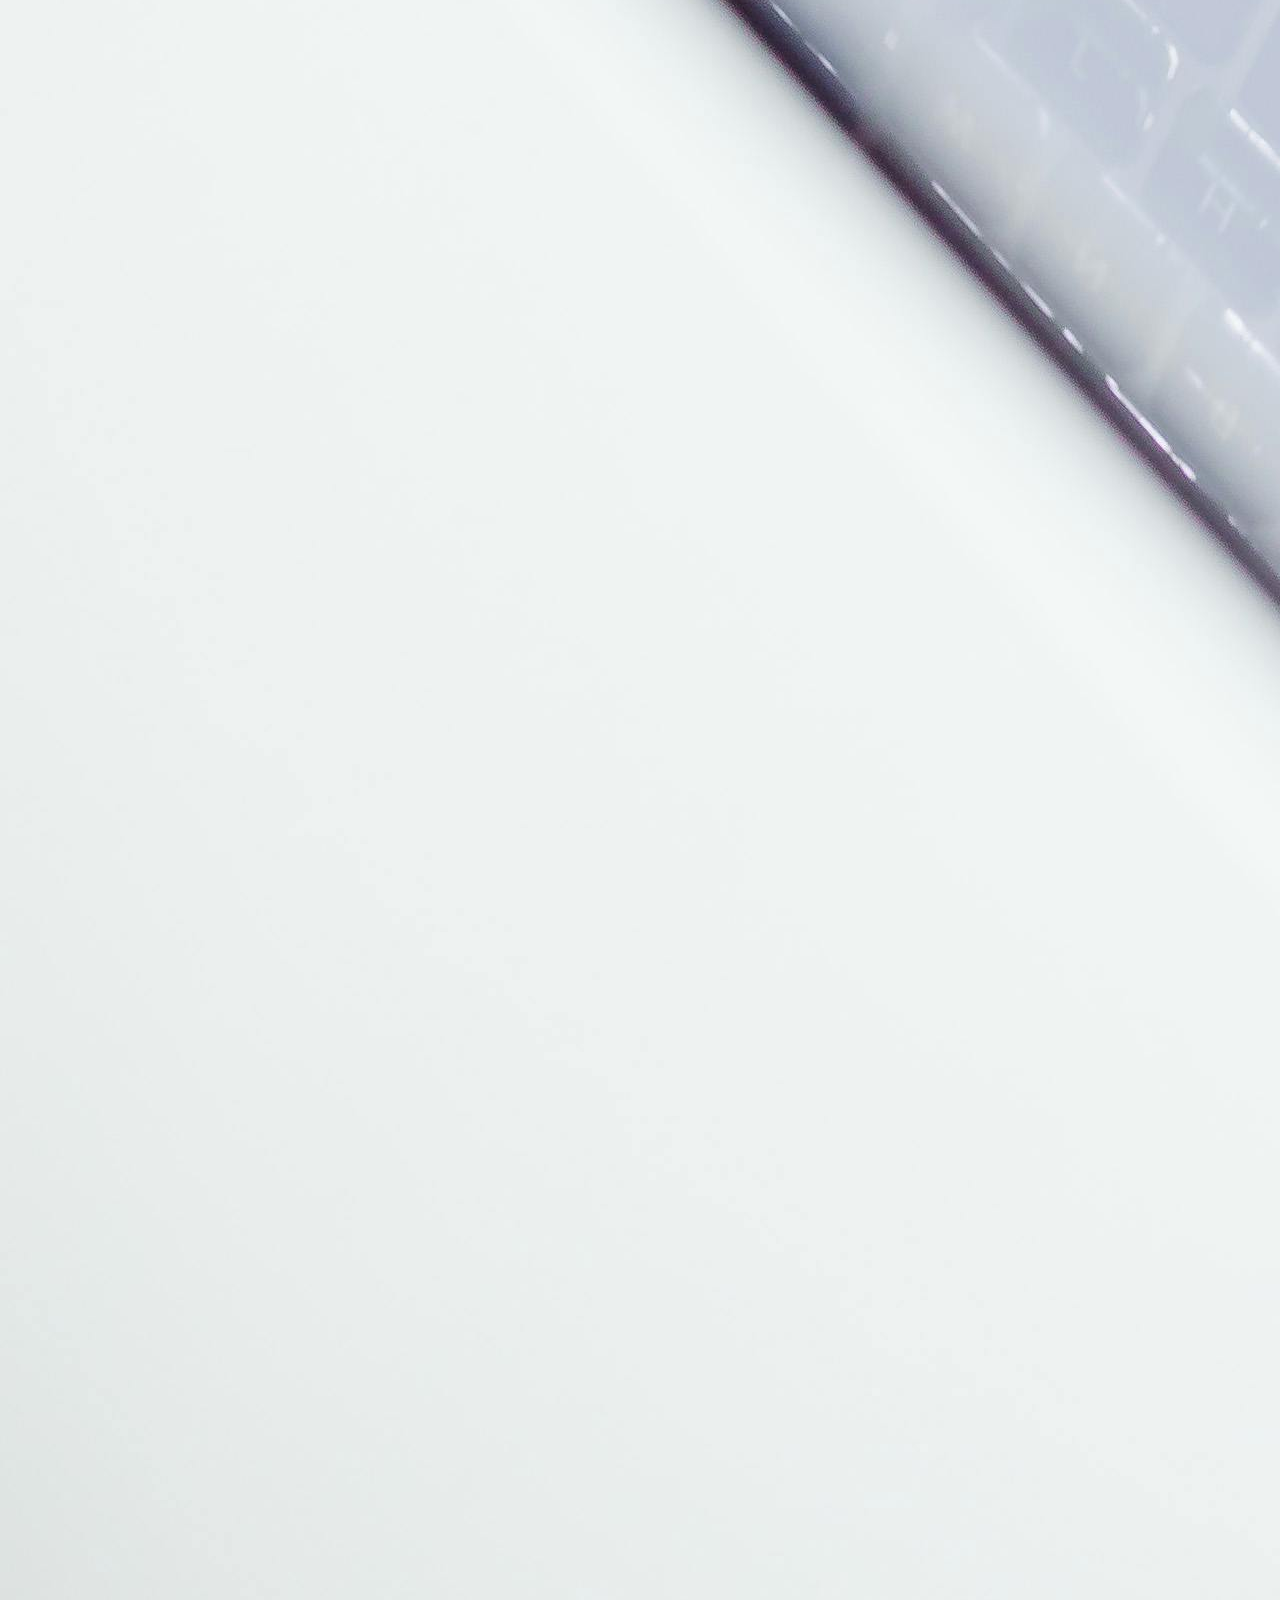
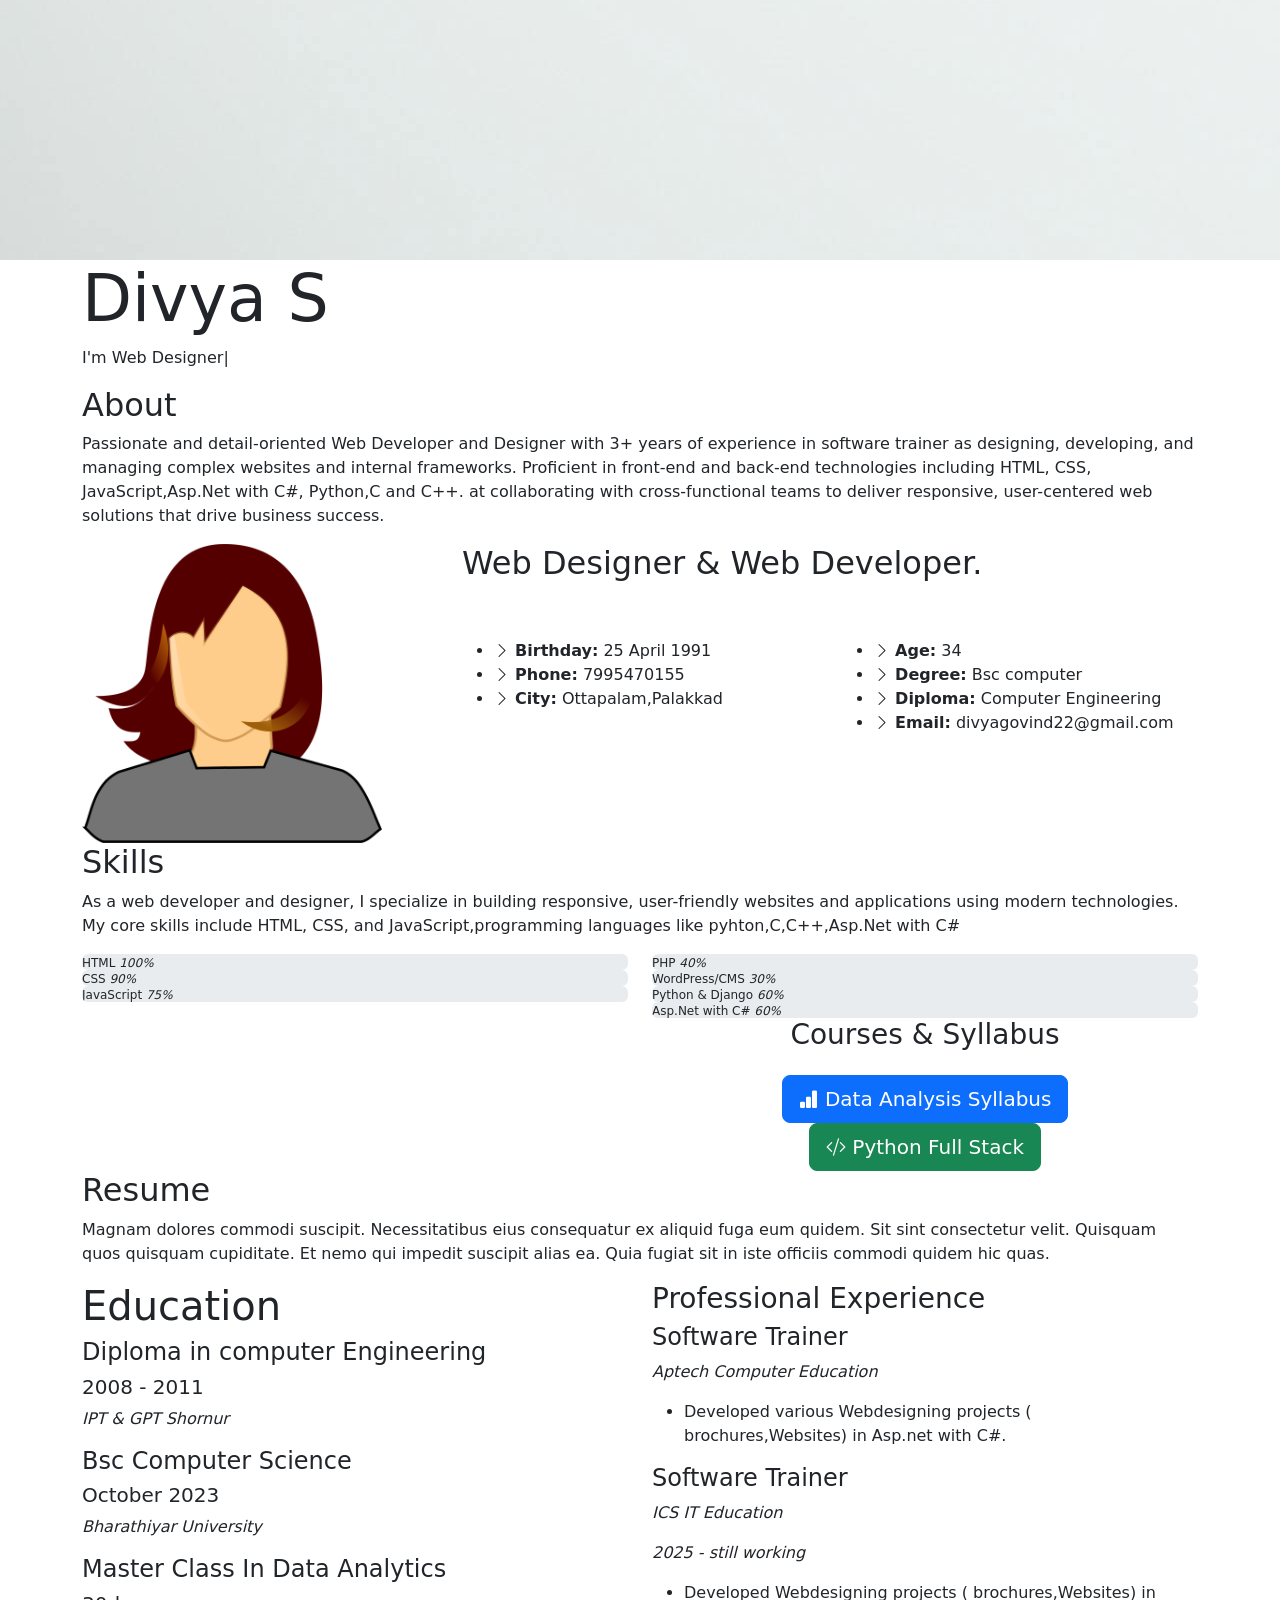
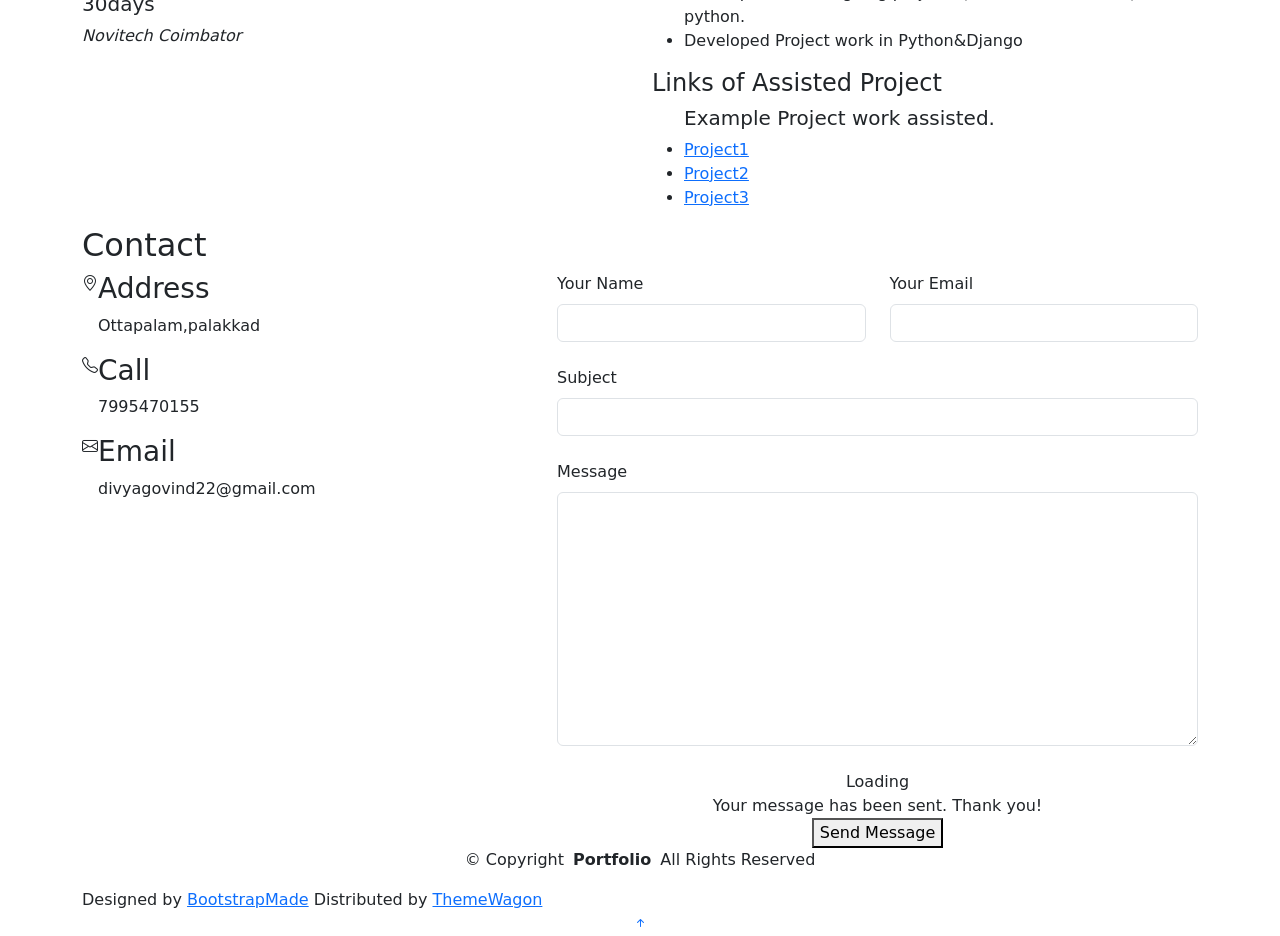
==== commit 4bf72fbd: "Update index.html" ====
--- a/index.html
+++ b/index.html
@@ -60,13 +60,38 @@
     </div>
 
     <nav id="navmenu" class="navmenu">
-      <ul>
-        <li><a href="#hero" class="active"><i class="bi bi-house navicon"></i>Home</a></li>
-        <li><a href="#about"><i class="bi bi-person navicon"></i> About</a></li>
-        <li><a href="#resume"><i class="bi bi-file-earmark-text navicon"></i> Resume</a></li>
-        <li><a href="#contact"><i class="bi bi-envelope navicon"></i> Contact</a></li>
-      </ul>
-    </nav>
+  <ul>
+    <li><a href="#hero" class="active"><i class="bi bi-house navicon"></i> Home</a></li>
+    <li><a href="#about"><i class="bi bi-person navicon"></i> About</a></li>
+    <li><a href="#resume"><i class="bi bi-file-earmark-text navicon"></i> Resume</a></li>
+    <li><a href="#contact"><i class="bi bi-envelope navicon"></i> Contact</a></li>
+
+    <!-- Courses & Syllabus Navigation -->
+   <li class="dropdown">
+  <a href="#">
+    <i class="bi bi-book-half navicon"></i>
+    <span>Courses &amp; Syllabus</span>
+    <i class="bi bi-chevron-down ms-auto"></i>
+  </a>
+
+  <ul>
+    <li>
+      <a href="data-analysis.html">
+        <i class="bi bi-bar-chart navicon"></i>
+        Data Analysis
+      </a>
+    </li>
+
+    <li>
+      <a href="python-fullstack.html">
+        <i class="bi bi-code-slash navicon"></i>
+        Python Full Stack
+      </a>
+    </li>
+  </ul>
+</li>
+  </ul>
+</nav>
 
   </header>
 
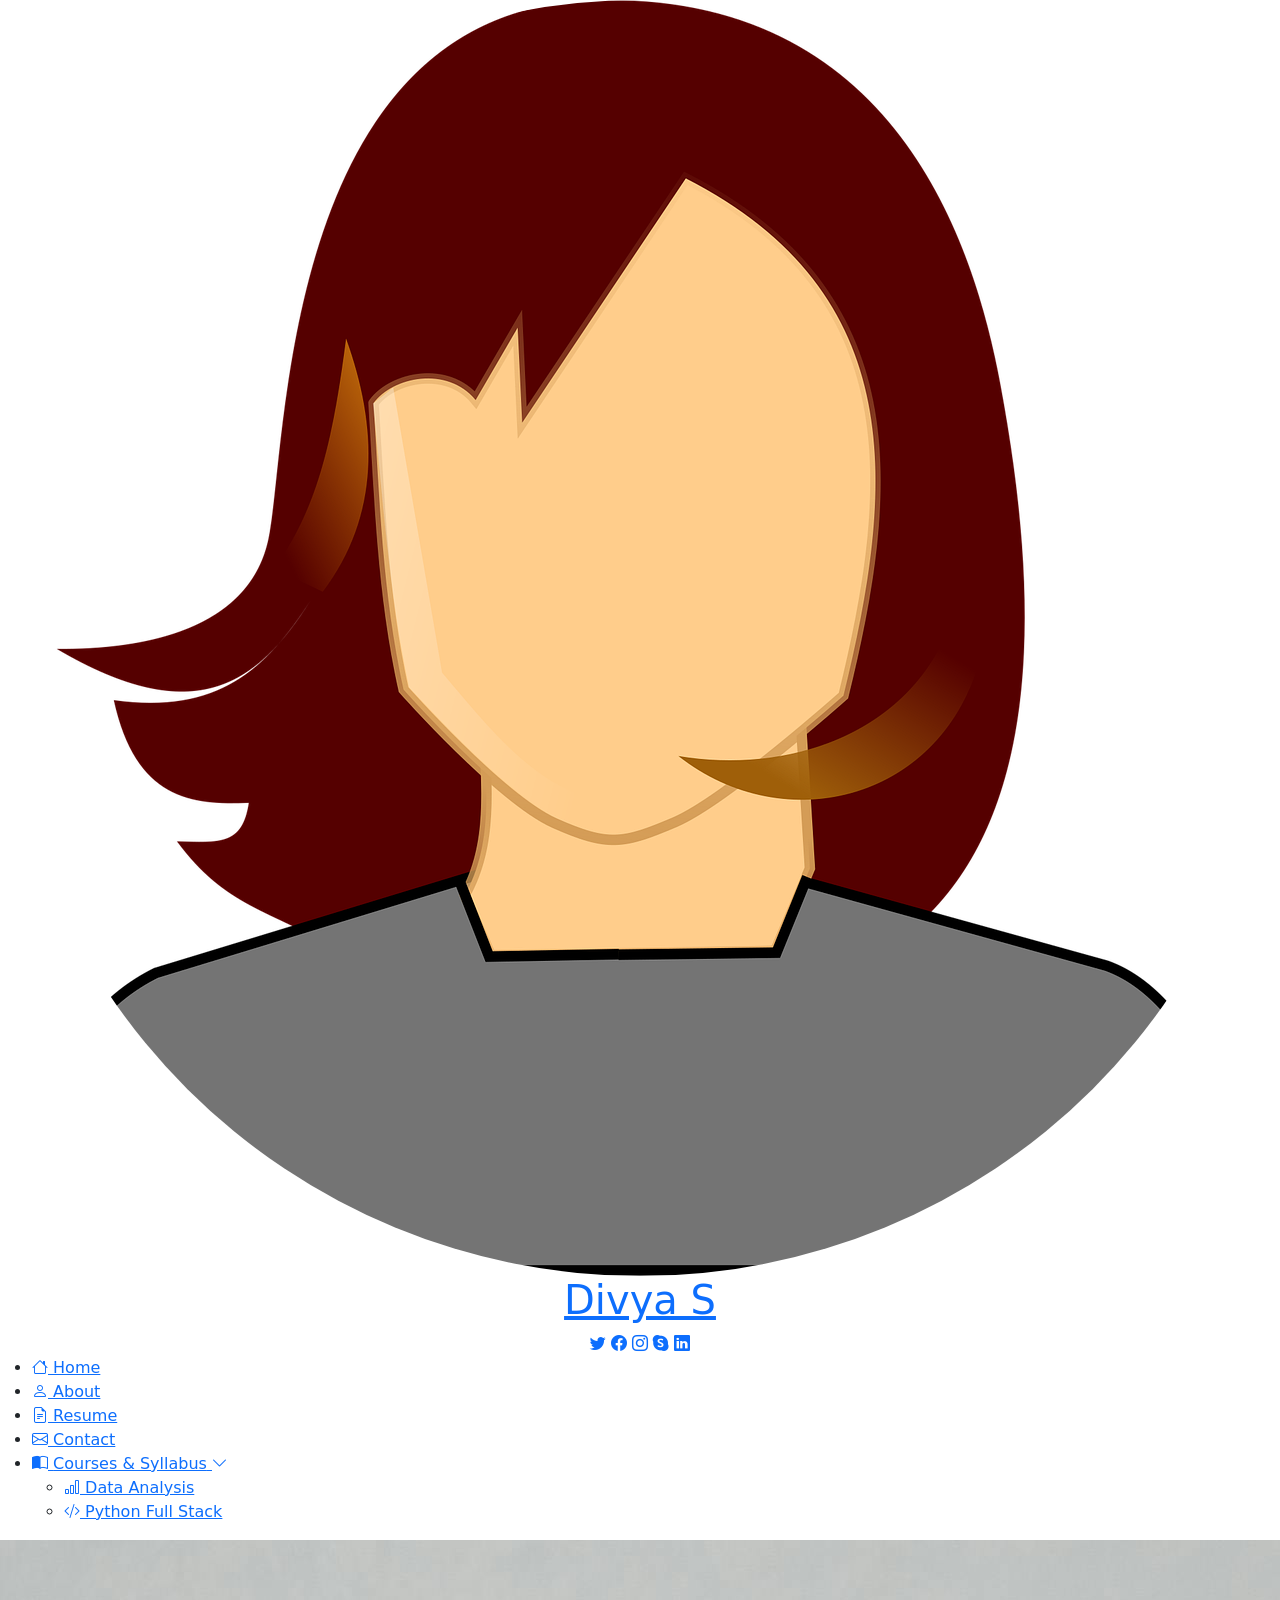
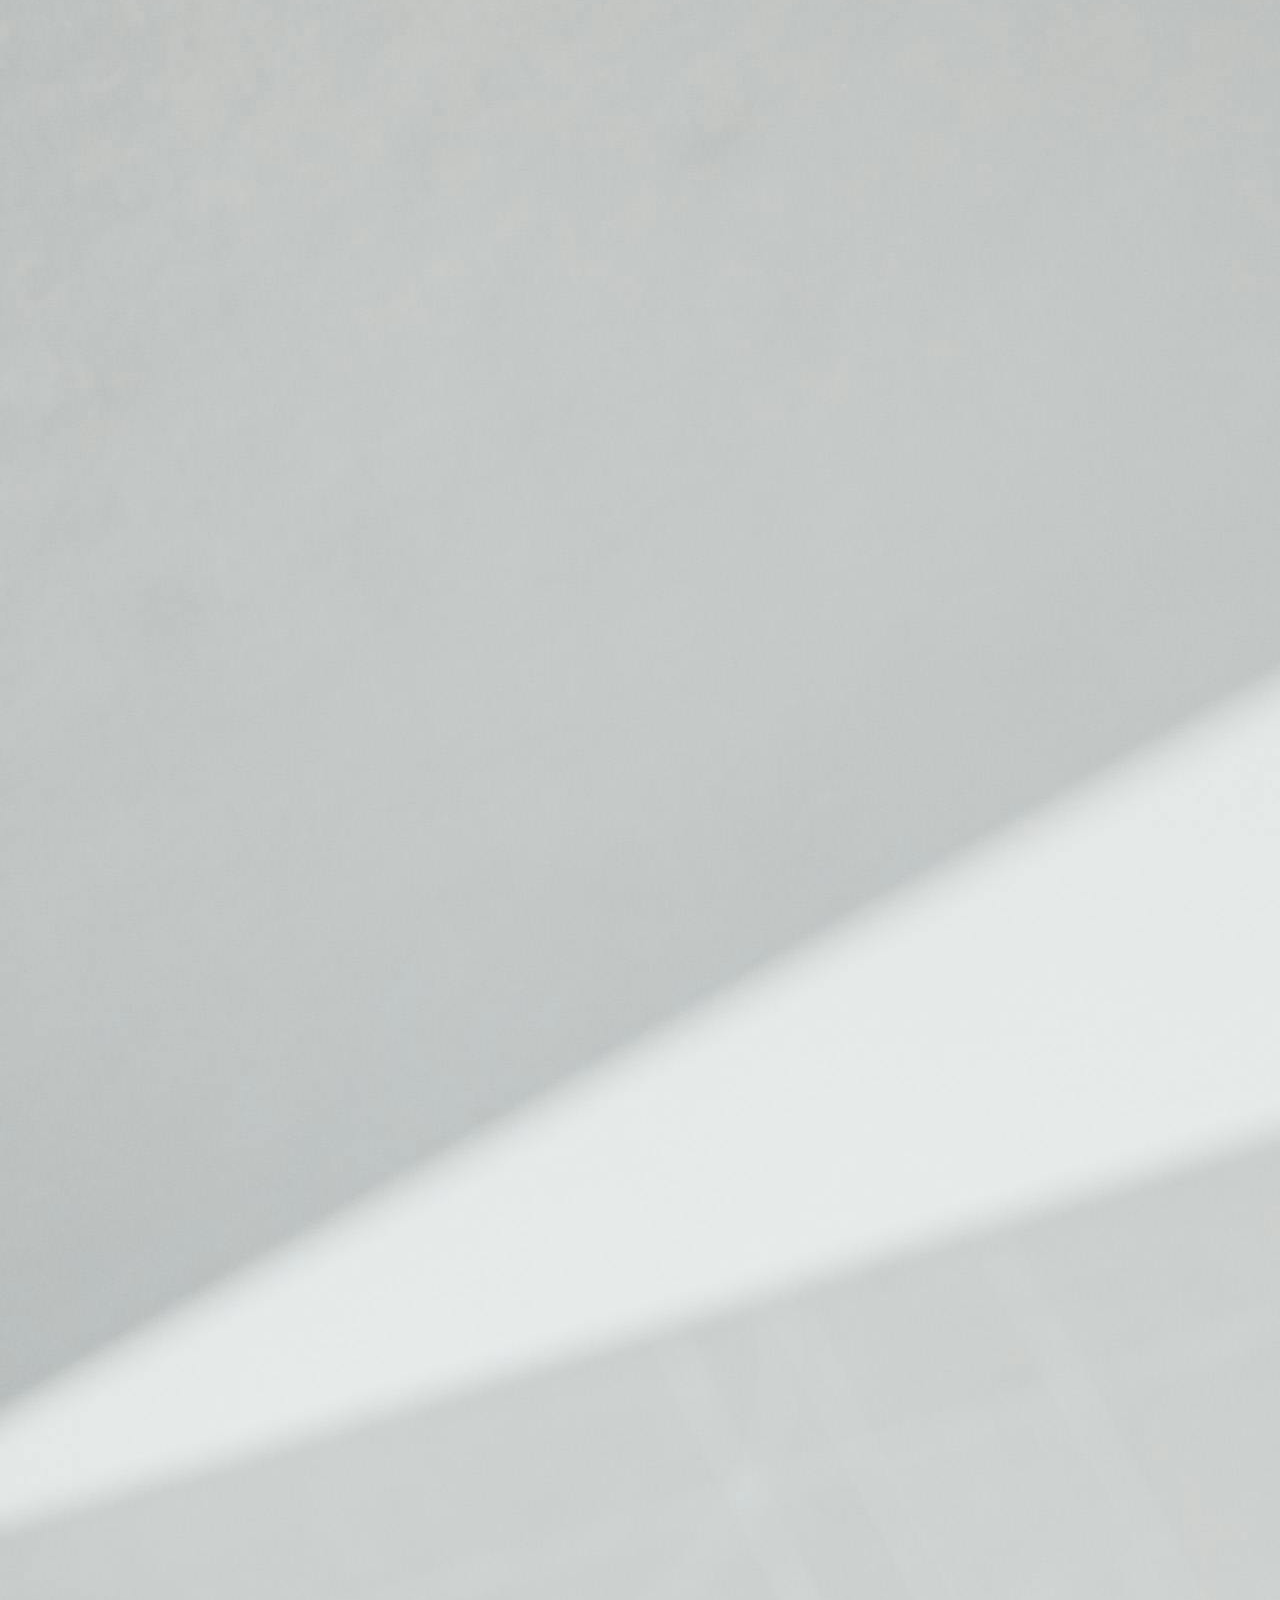
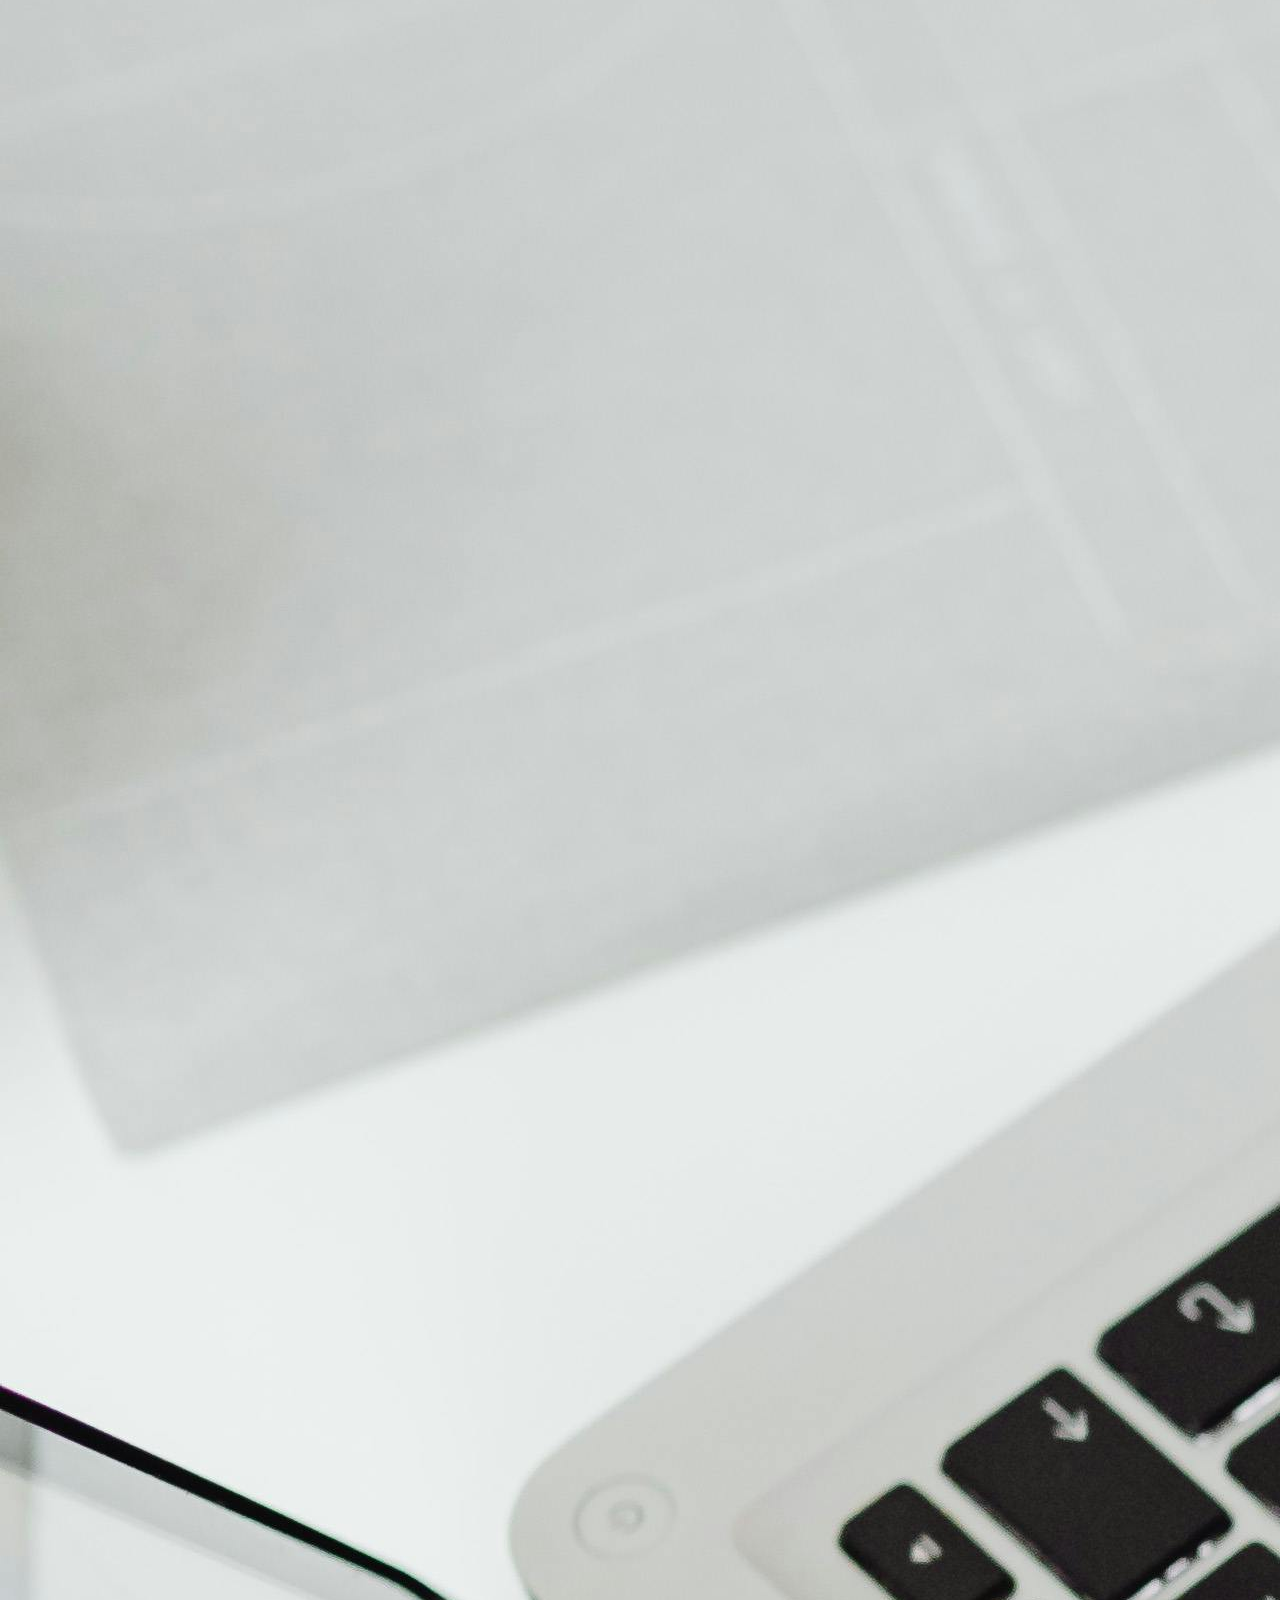
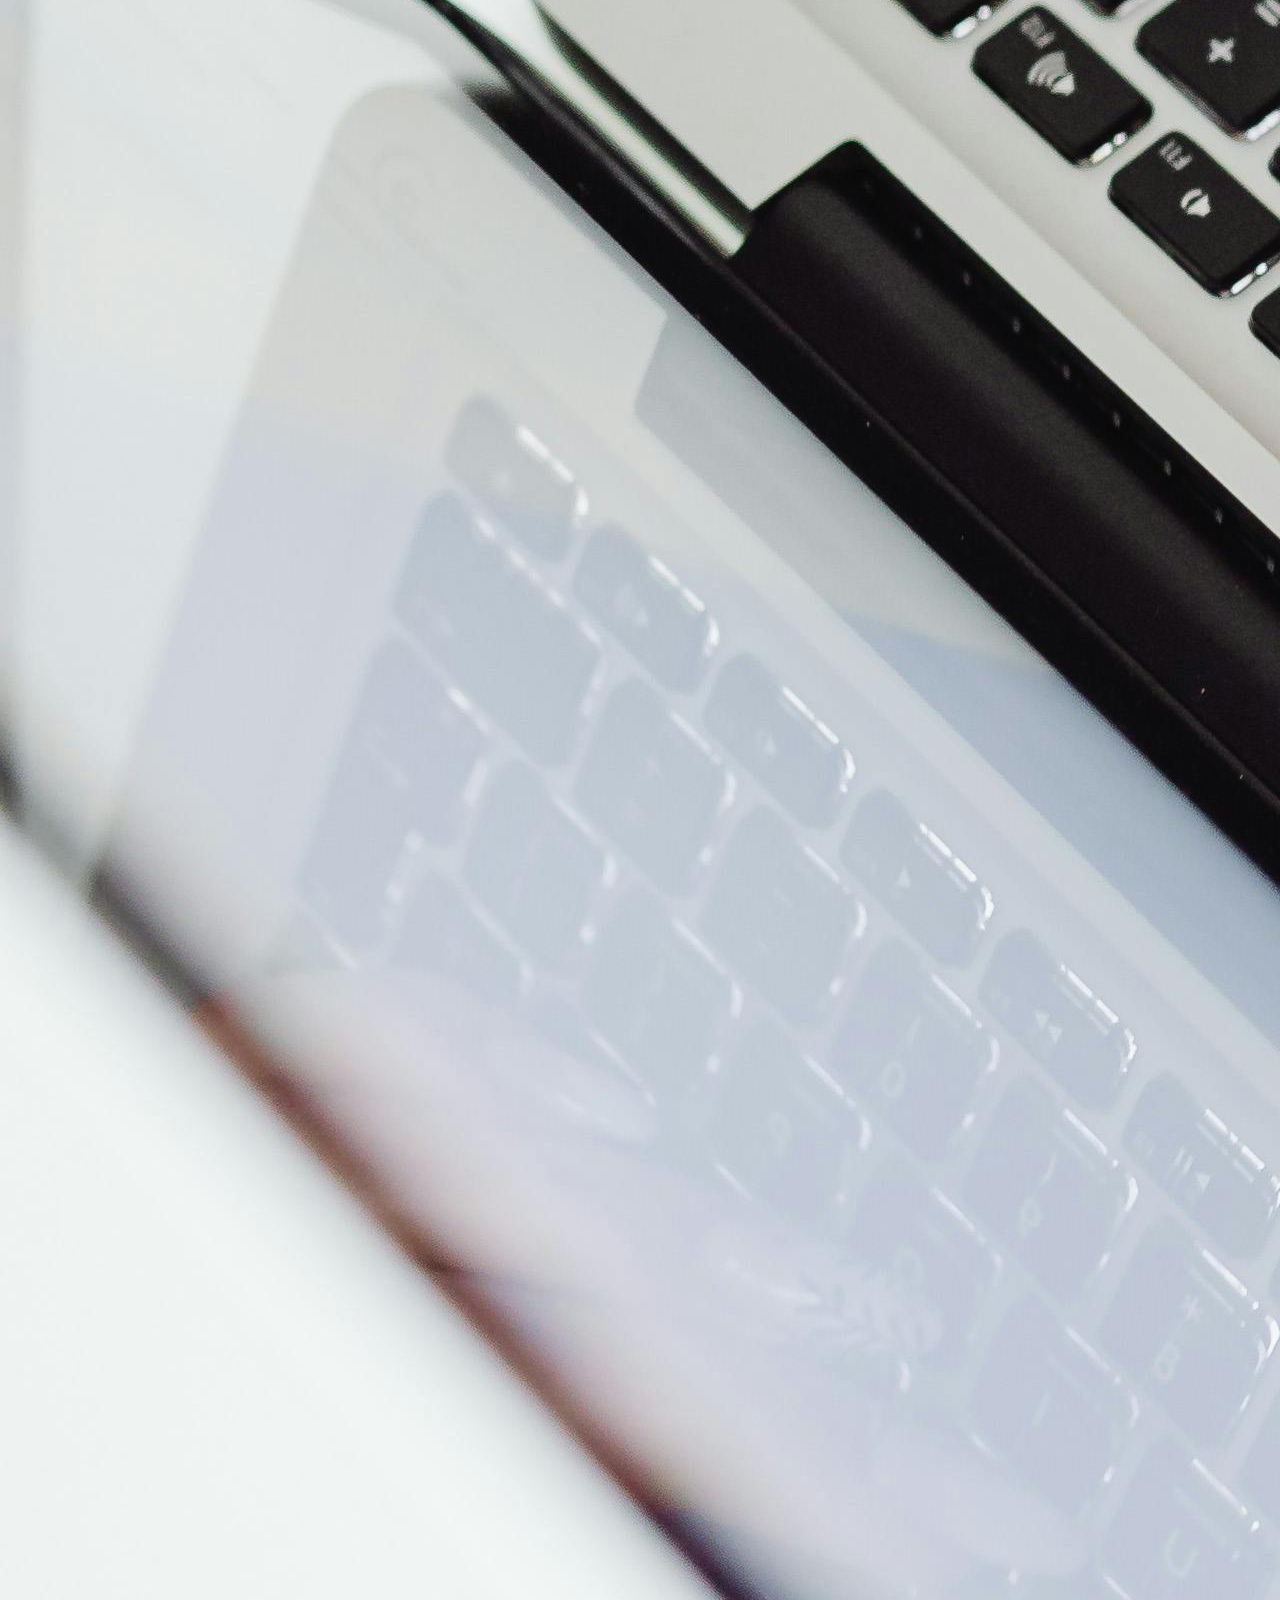
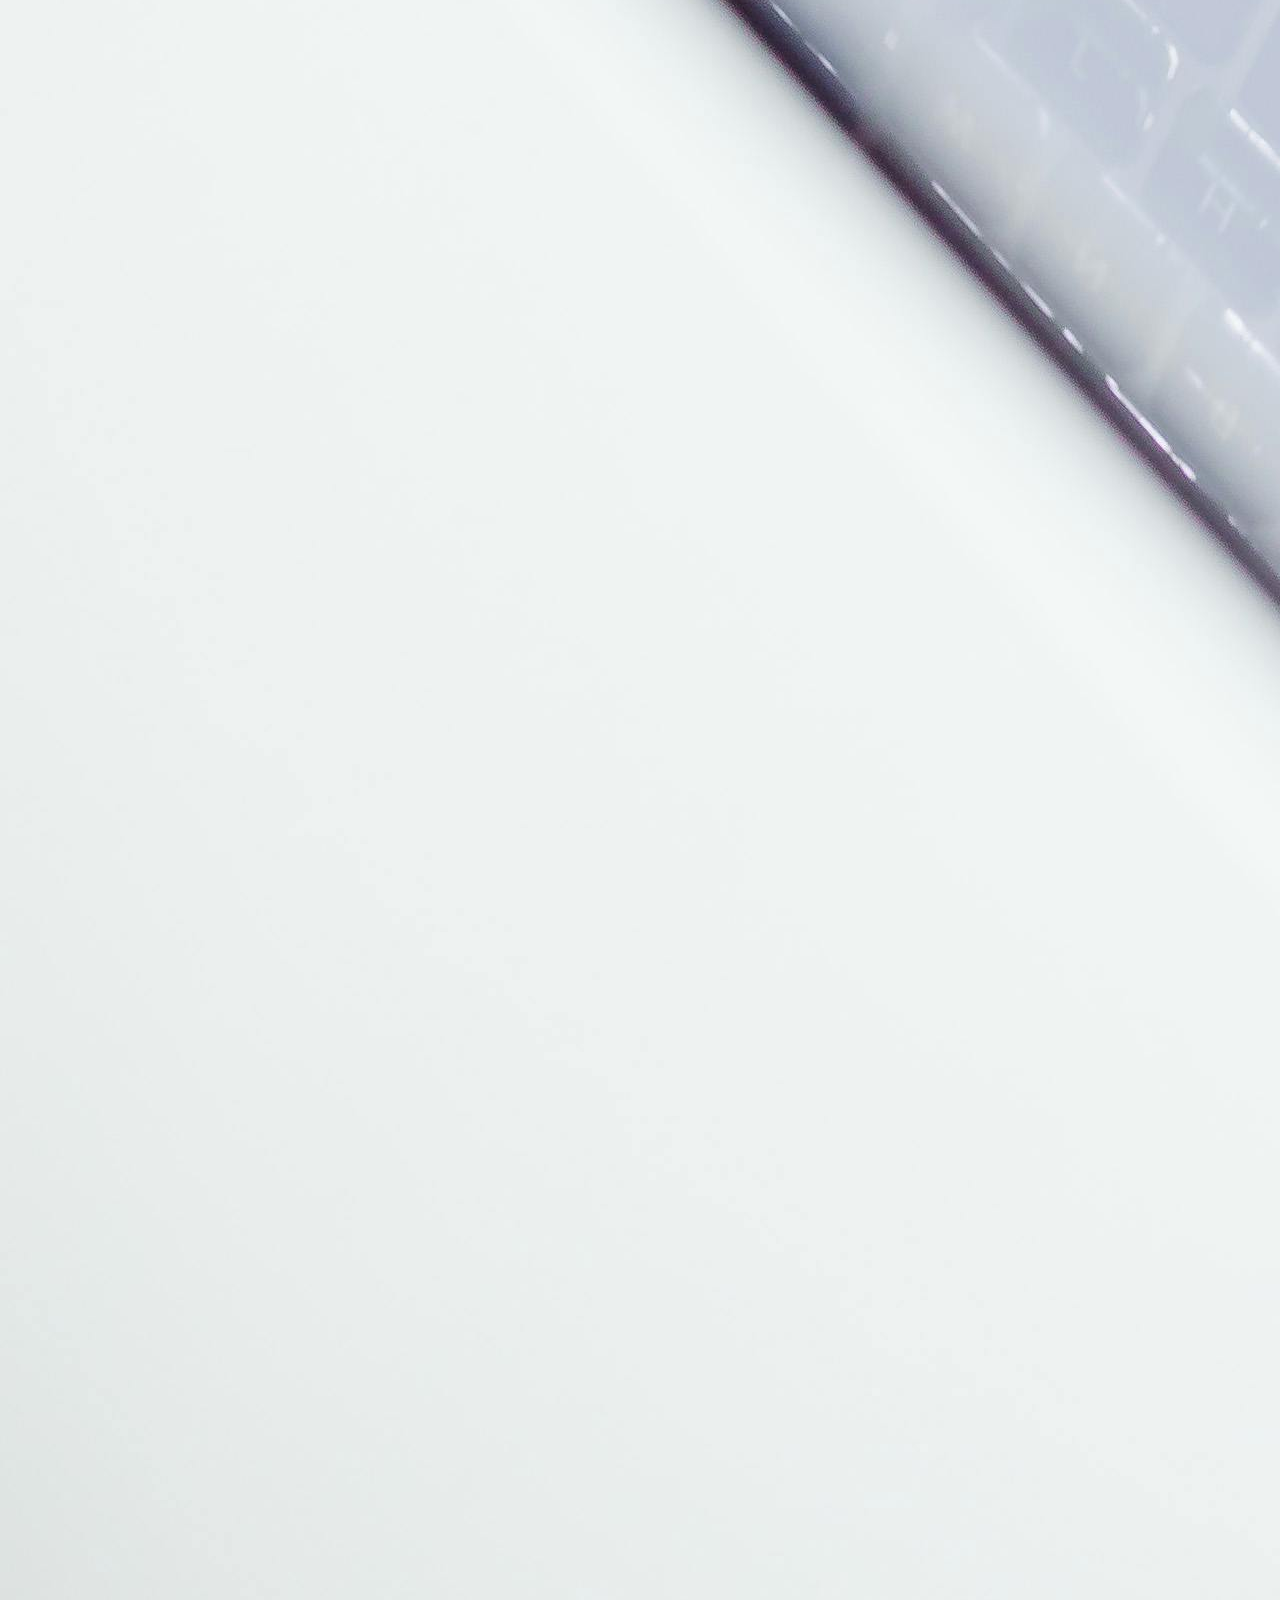
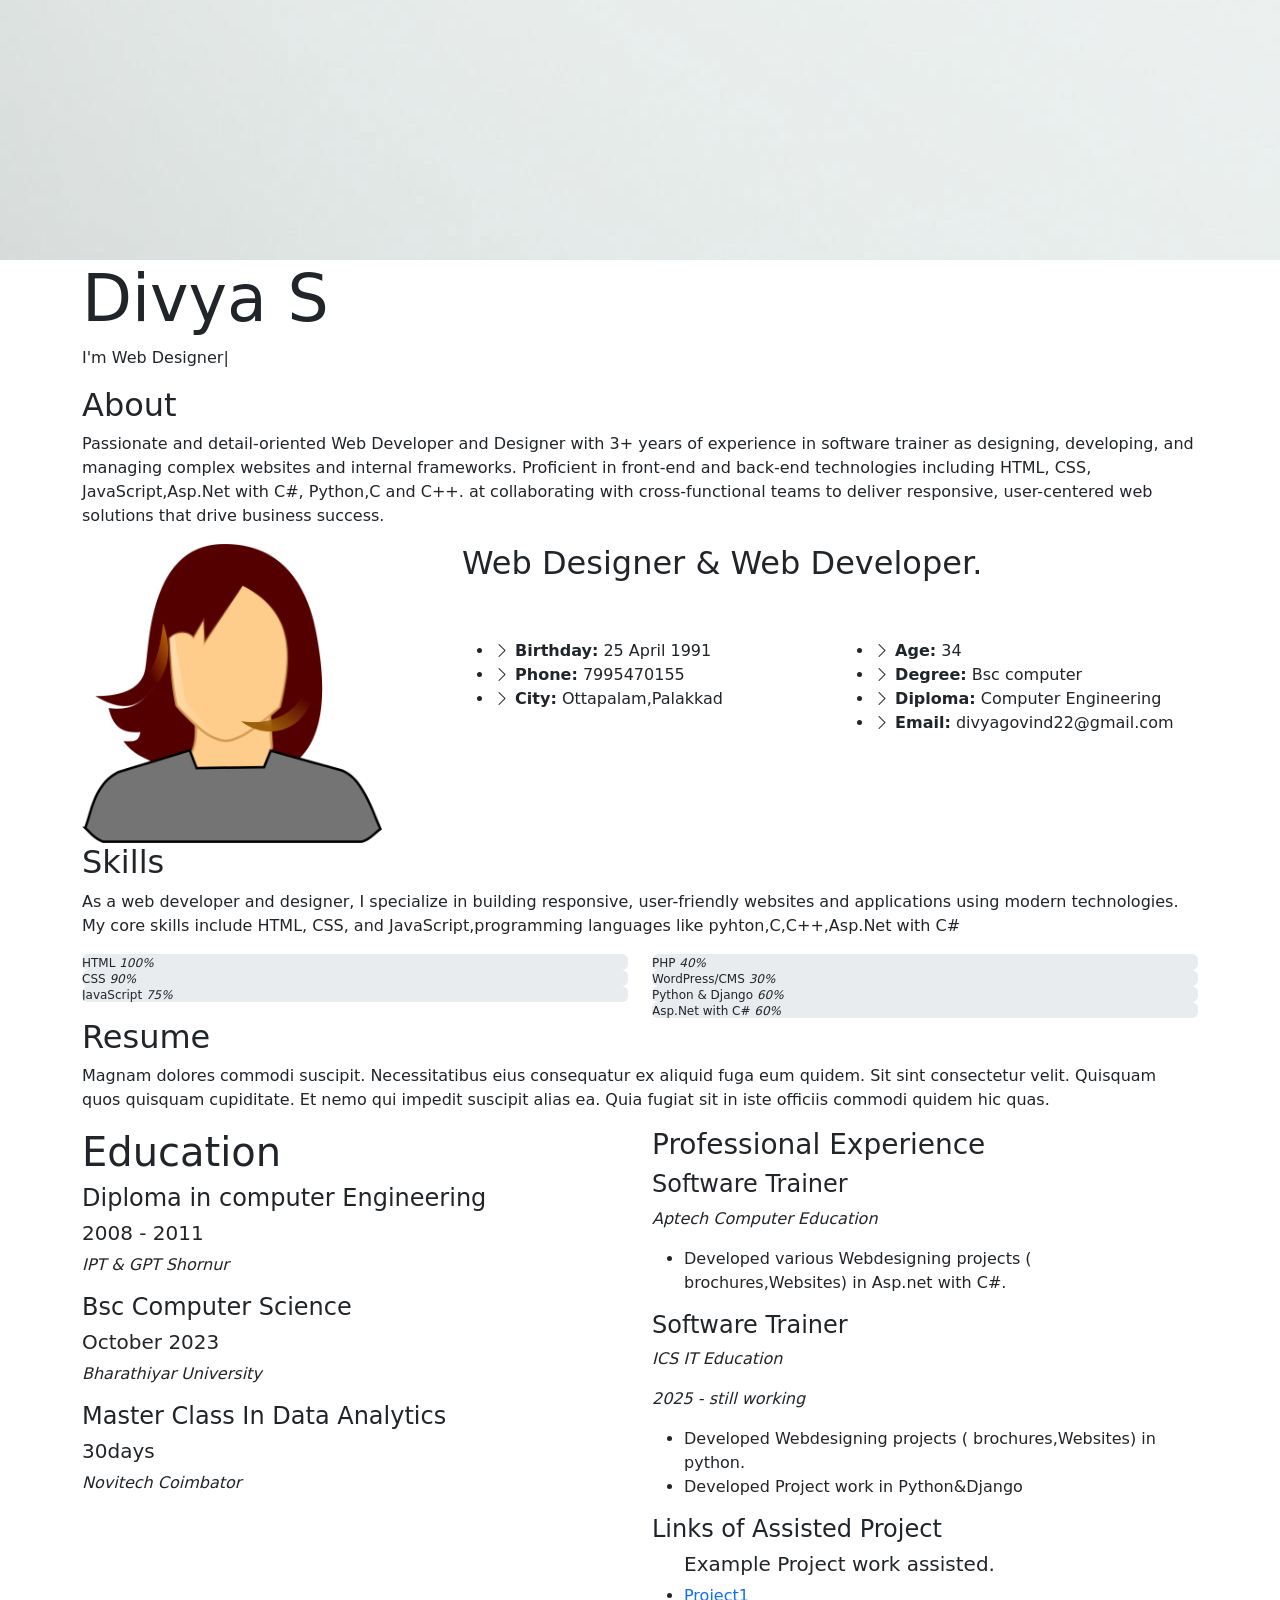
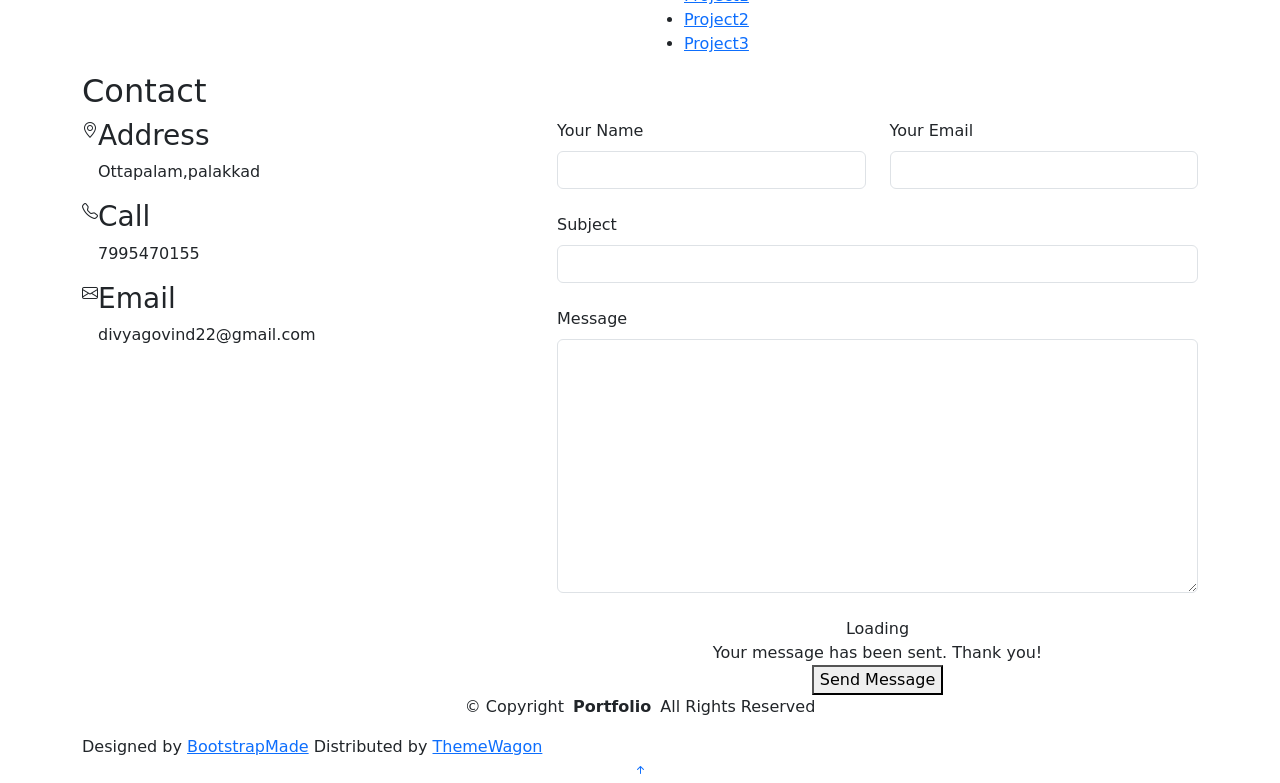
==== commit eb6d52a1: "Update index.html" ====
--- a/index.html
+++ b/index.html
@@ -235,23 +235,7 @@
 
             <!-- End Skills Item -->
 
-           <section id="courses" class="courses section">
-
-  <div class="container text-center" data-aos="fade-up">
-    <h3>Courses & Syllabus</h3>
-
-    <div class="mt-4">
-      <a href="data-analysis.html" class="btn btn-primary btn-lg mx-2">
-        <i class="bi bi-bar-chart-fill"></i> Data Analysis Syllabus
-      </a>
-
-      <a href="python-fullstack.html" class="btn btn-success btn-lg mx-2">
-        <i class="bi bi-code-slash"></i> Python Full Stack
-      </a>
-    </div>
-  </div>
-
-</section>
+           
 
           </div>
 
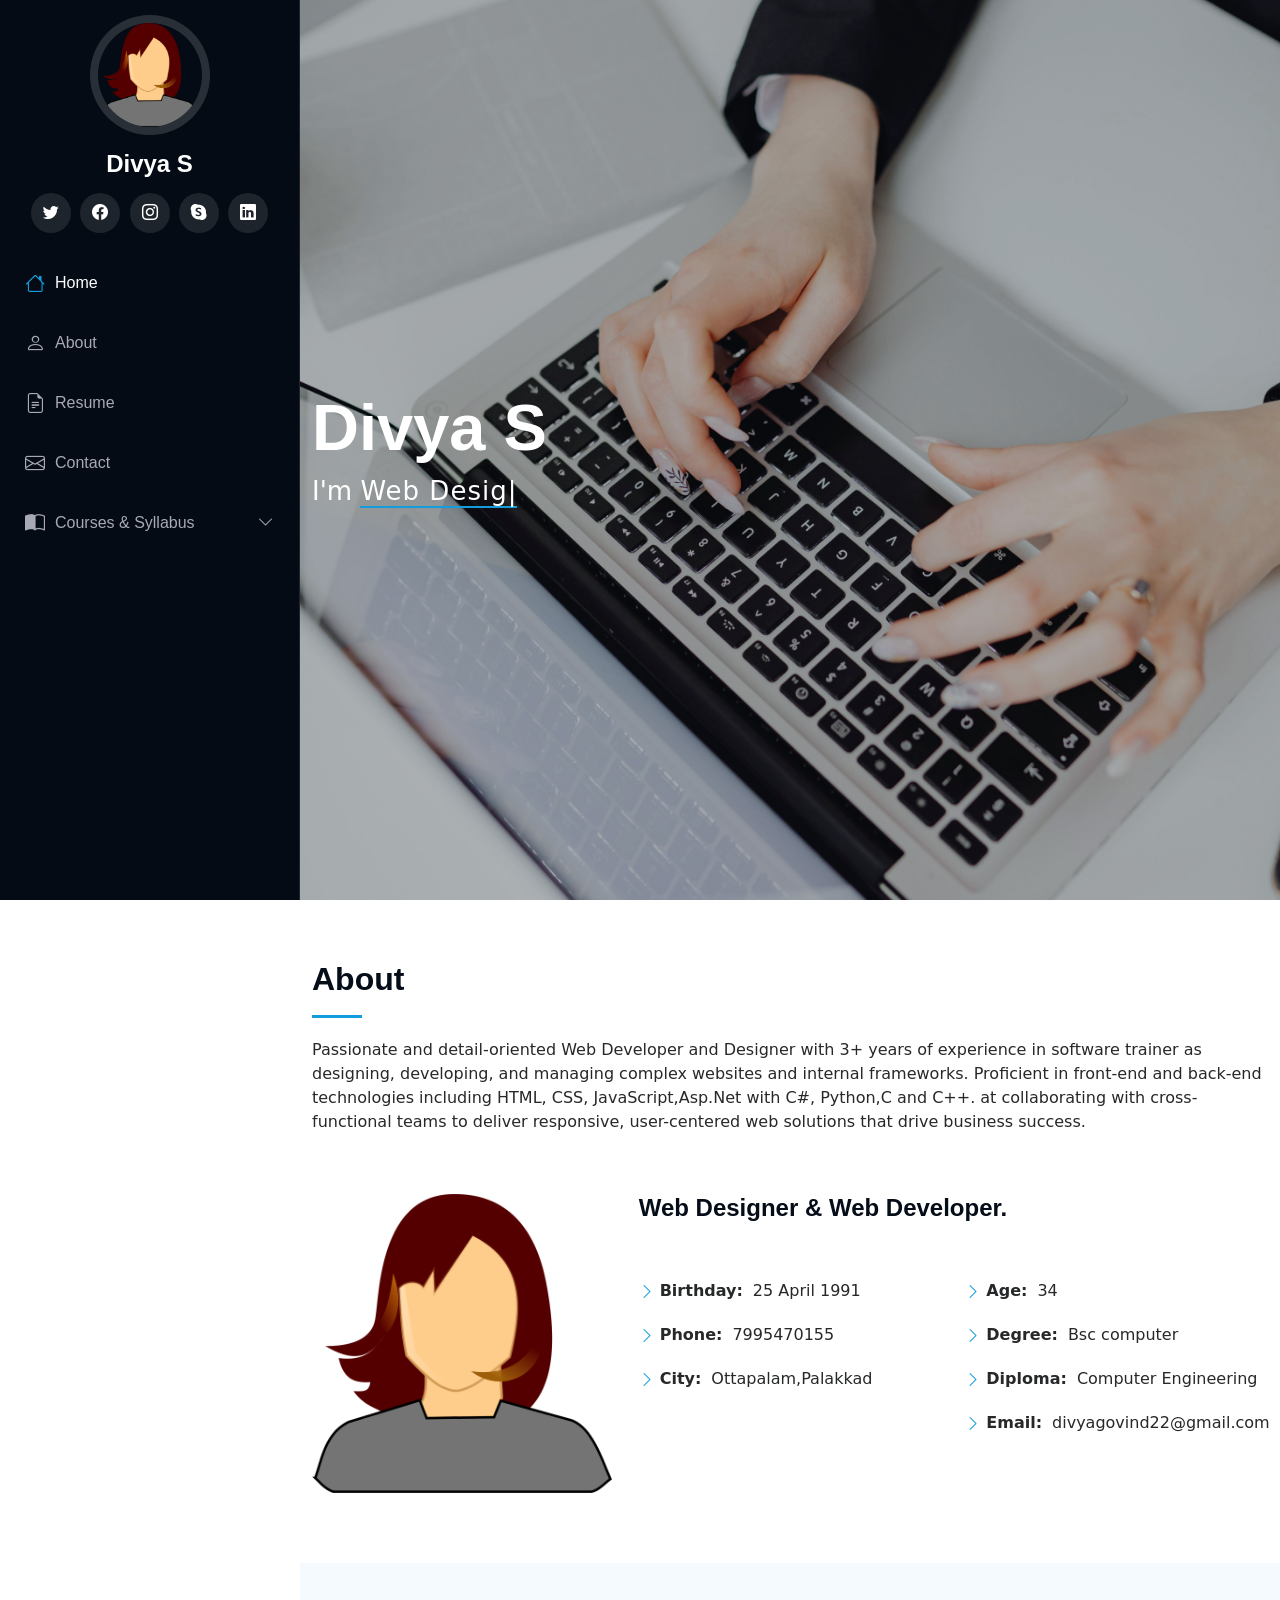
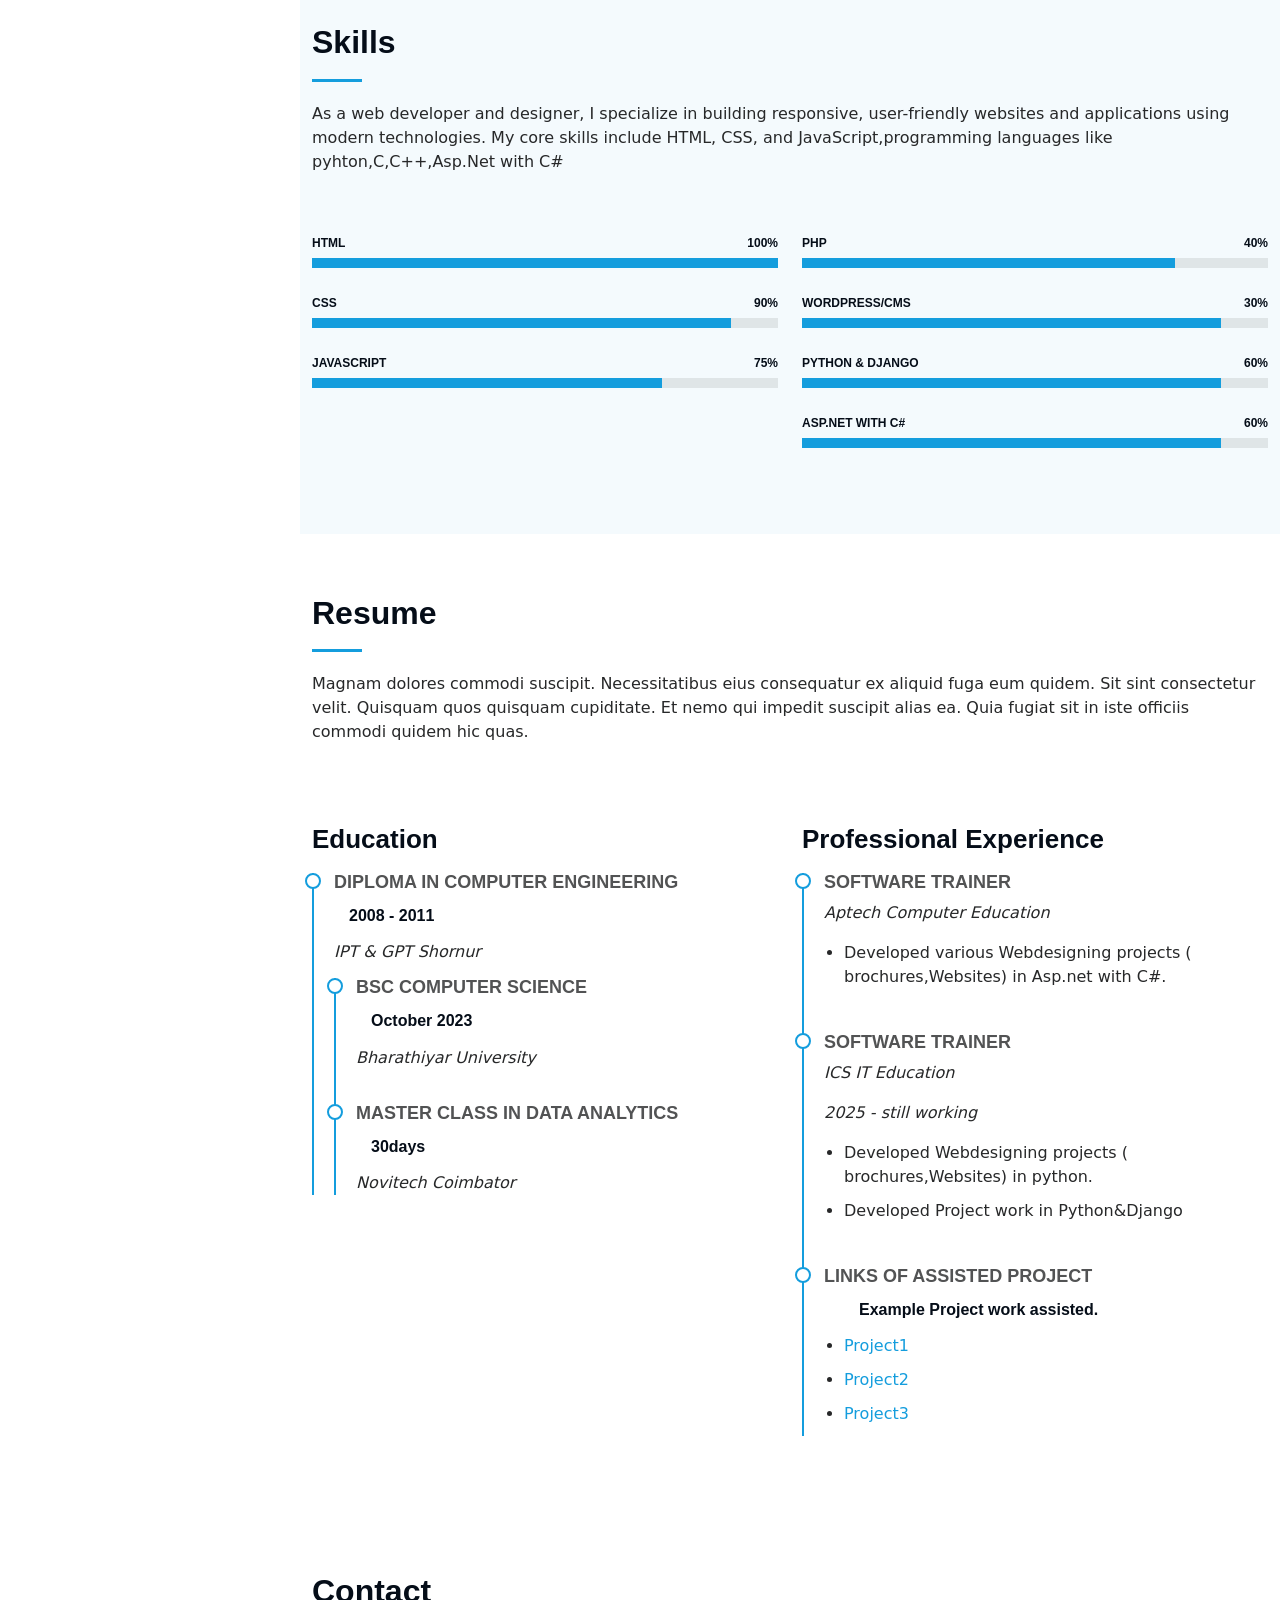
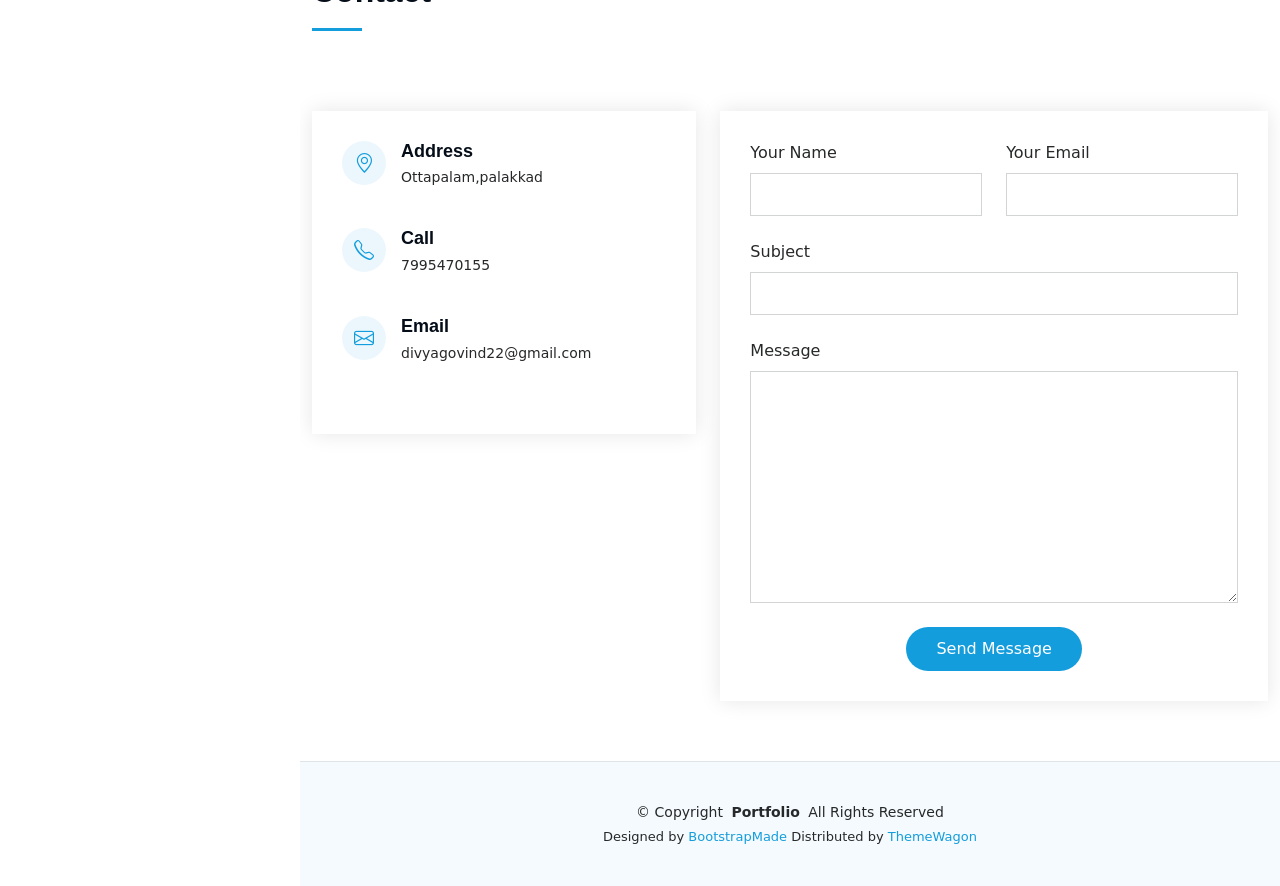
==== commit 1d164579: "Update index.html" ====
--- a/index.html
+++ b/index.html
@@ -34,6 +34,37 @@
   * Author: BootstrapMade.com
   * License: https://bootstrapmade.com/license/
   ======================================================== -->
+  <style>
+    /* Courses & Syllabus Hover Dropdown */
+#navmenu .dropdown ul {
+  display: none;
+  position: static;
+  margin-left: 25px;
+  padding-left: 10px;
+}
+
+#navmenu .dropdown:hover > ul {
+  display: block;
+}
+
+#navmenu .dropdown > a {
+  cursor: pointer;
+}
+
+#navmenu .dropdown > a .bi-chevron-down {
+  transition: transform 0.3s ease;
+}
+
+#navmenu .dropdown:hover > a .bi-chevron-down {
+  transform: rotate(180deg);
+}
+
+#navmenu .dropdown ul li a {
+  padding: 10px 15px;
+  font-size: 14px;
+}
+
+  </style>
 </head>
 
 <body class="index-page">
--- a/assets/css/main.css
+++ b/assets/css/main.css
@@ -5,6 +5,7 @@
 * Author: BootstrapMade.com
 * License: https://bootstrapmade.com/license/
 */
+
 
 /*--------------------------------------------------------------
 # Font & Color Variables
@@ -1272,4 +1273,4 @@
 --------------------------------------------------------------*/
 .starter-section {
   /* Add your styles here */
-}+}
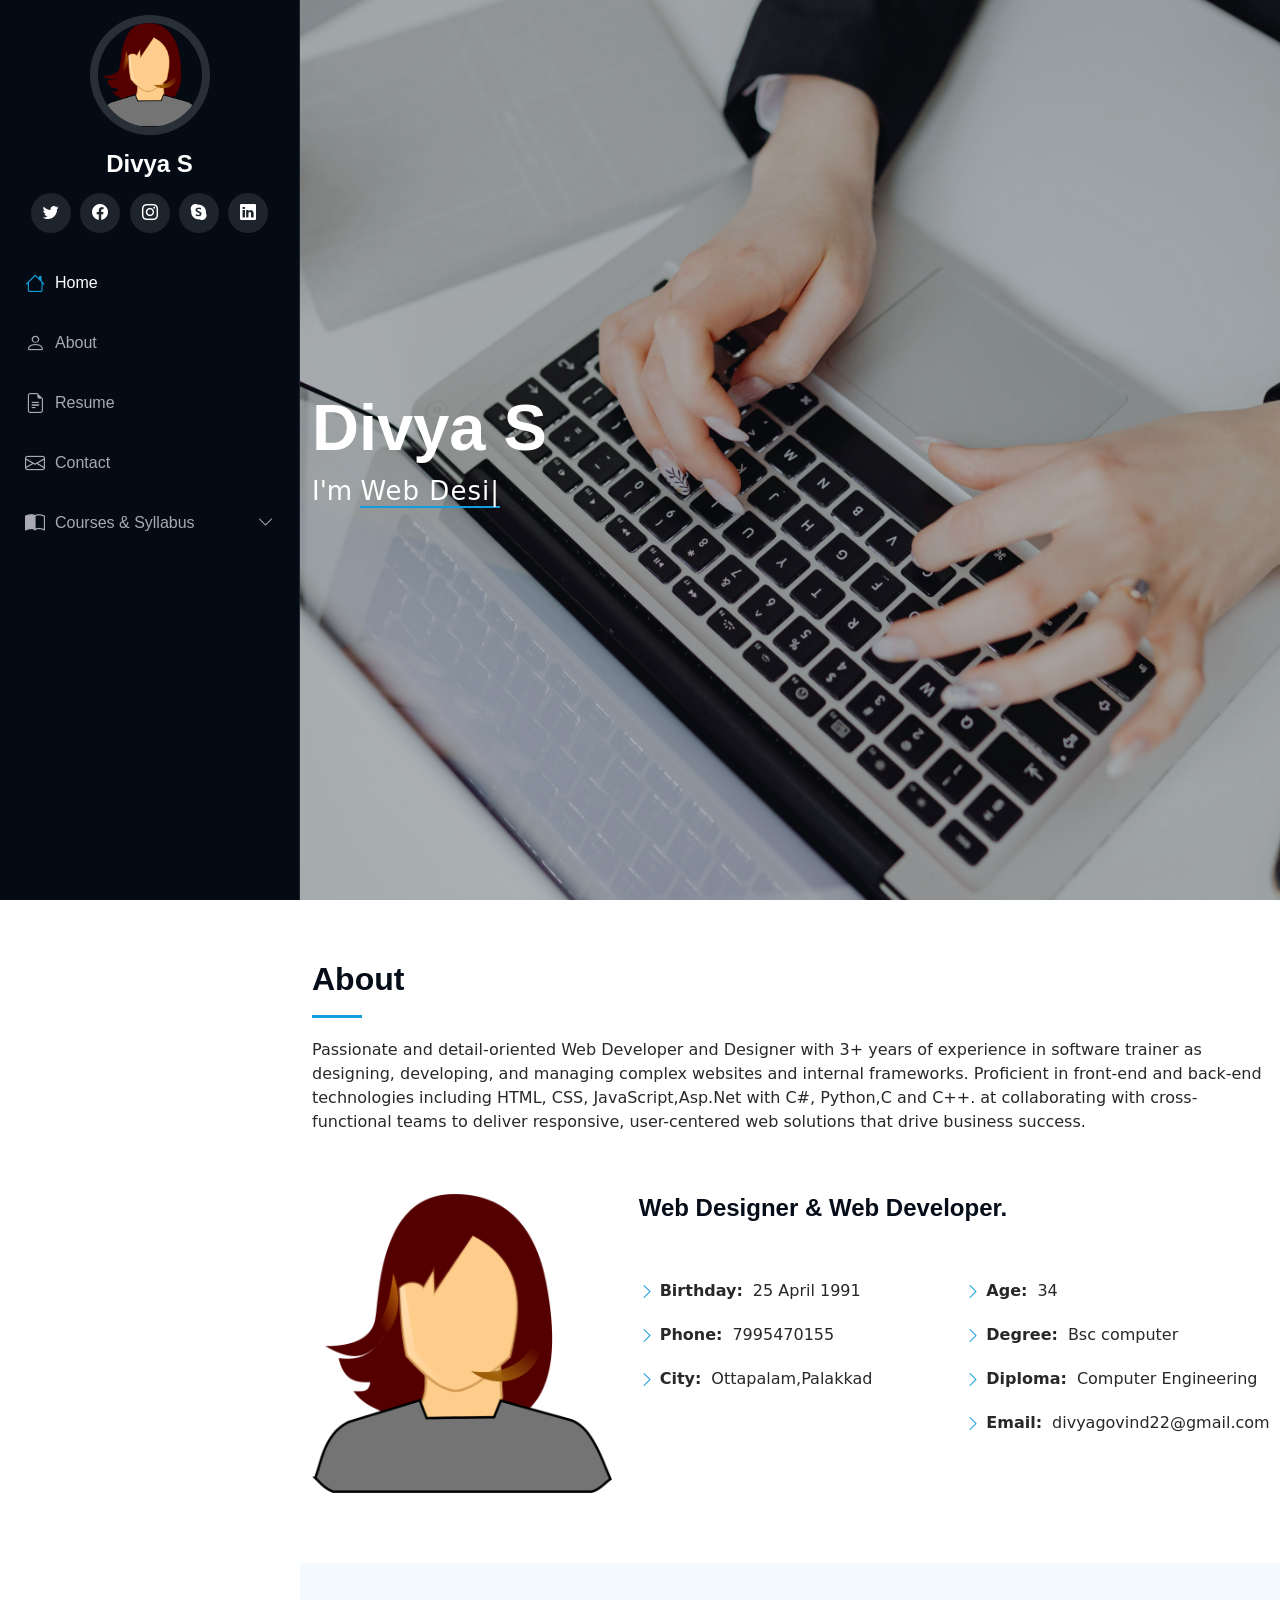
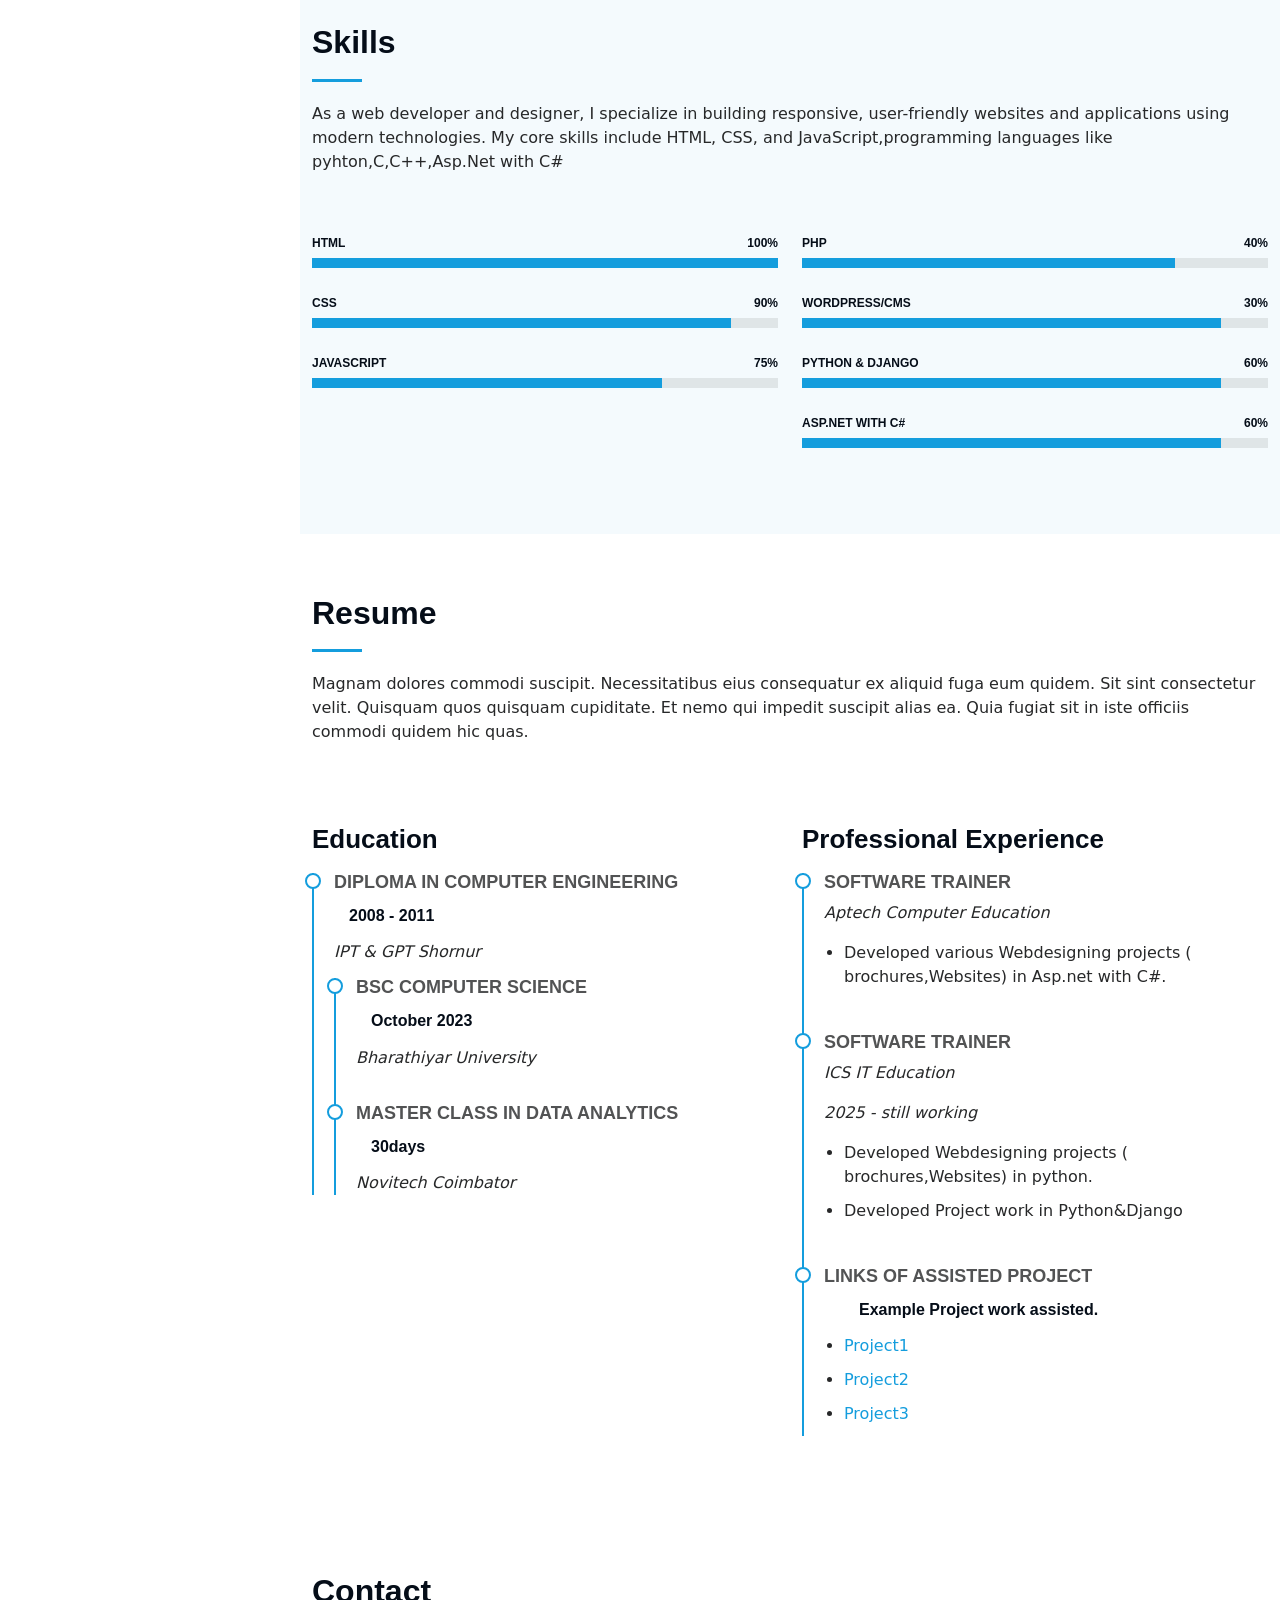
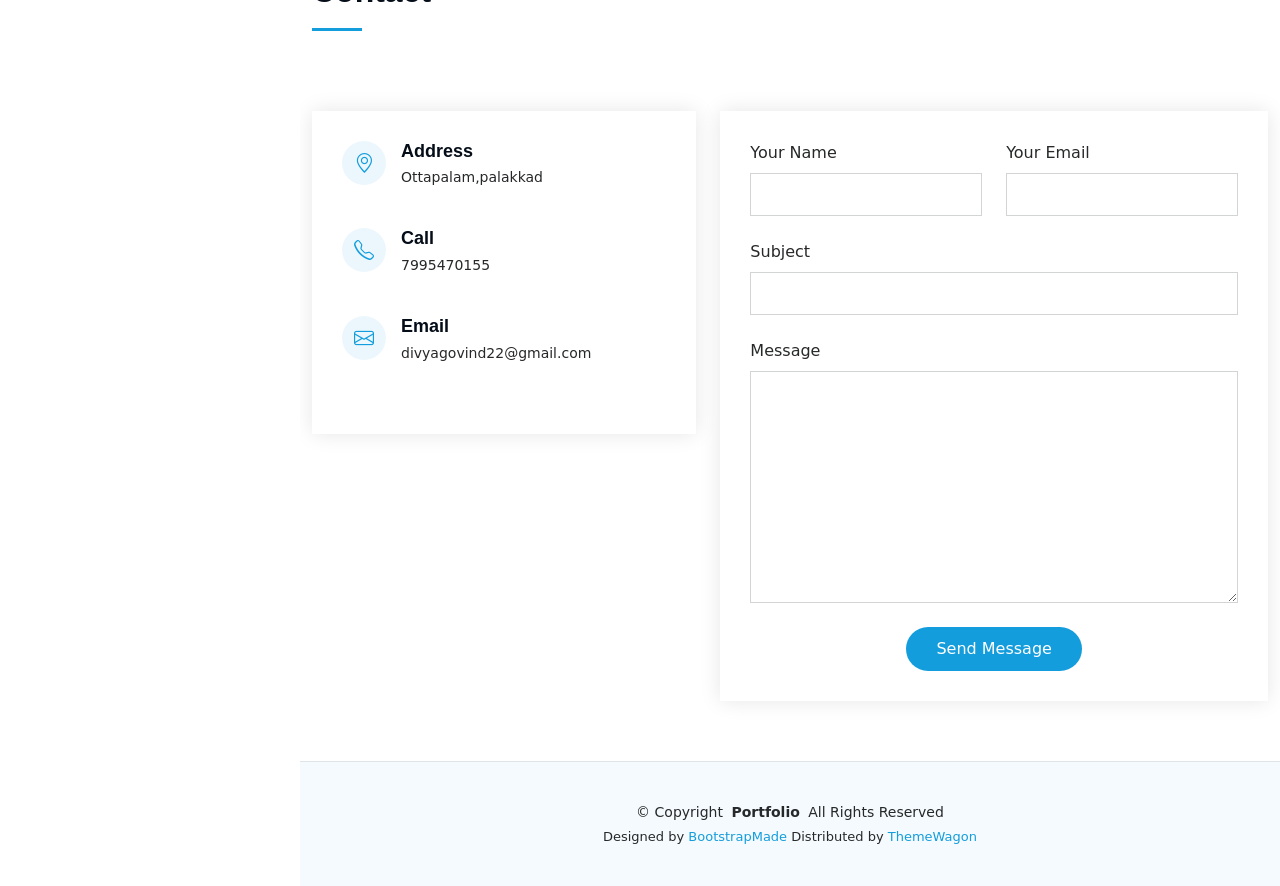
==== commit e041a821: "Update index.html" ====
--- a/index.html
+++ b/index.html
@@ -119,6 +119,18 @@
         Python Full Stack
       </a>
     </li>
+    <li>
+      <a href="https://divyagovind22.github.io/Web-Digital-Marketting/">
+        <i class="bi bi-code-slash navicon"></i>
+       Digital Marketting
+      </a>
+    </li>
+     <li>
+      <a href="https://divyagovind22.github.io/Web-Digital-marketting1/">
+        <i class="bi bi-code-slash navicon"></i>
+       Digital Marketting-2nd 
+      </a>
+    </li>
   </ul>
 </li>
   </ul>
